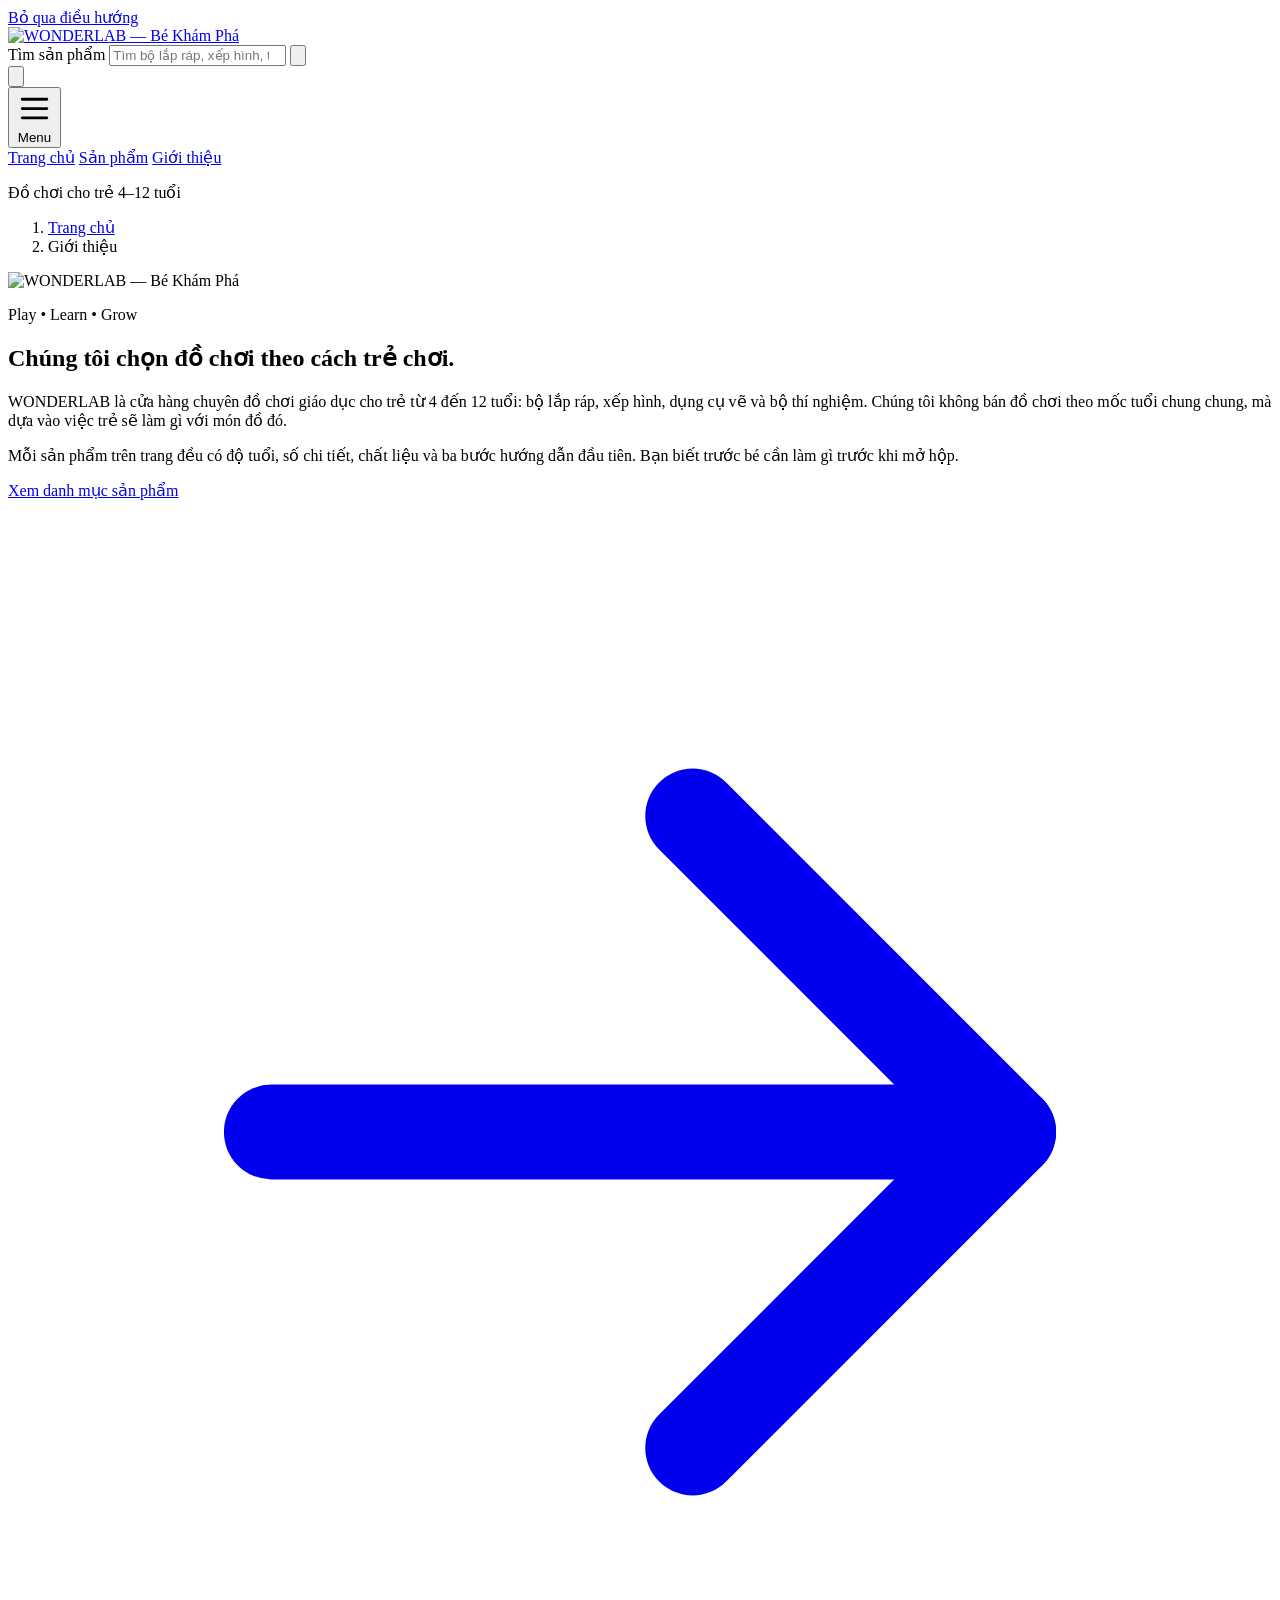
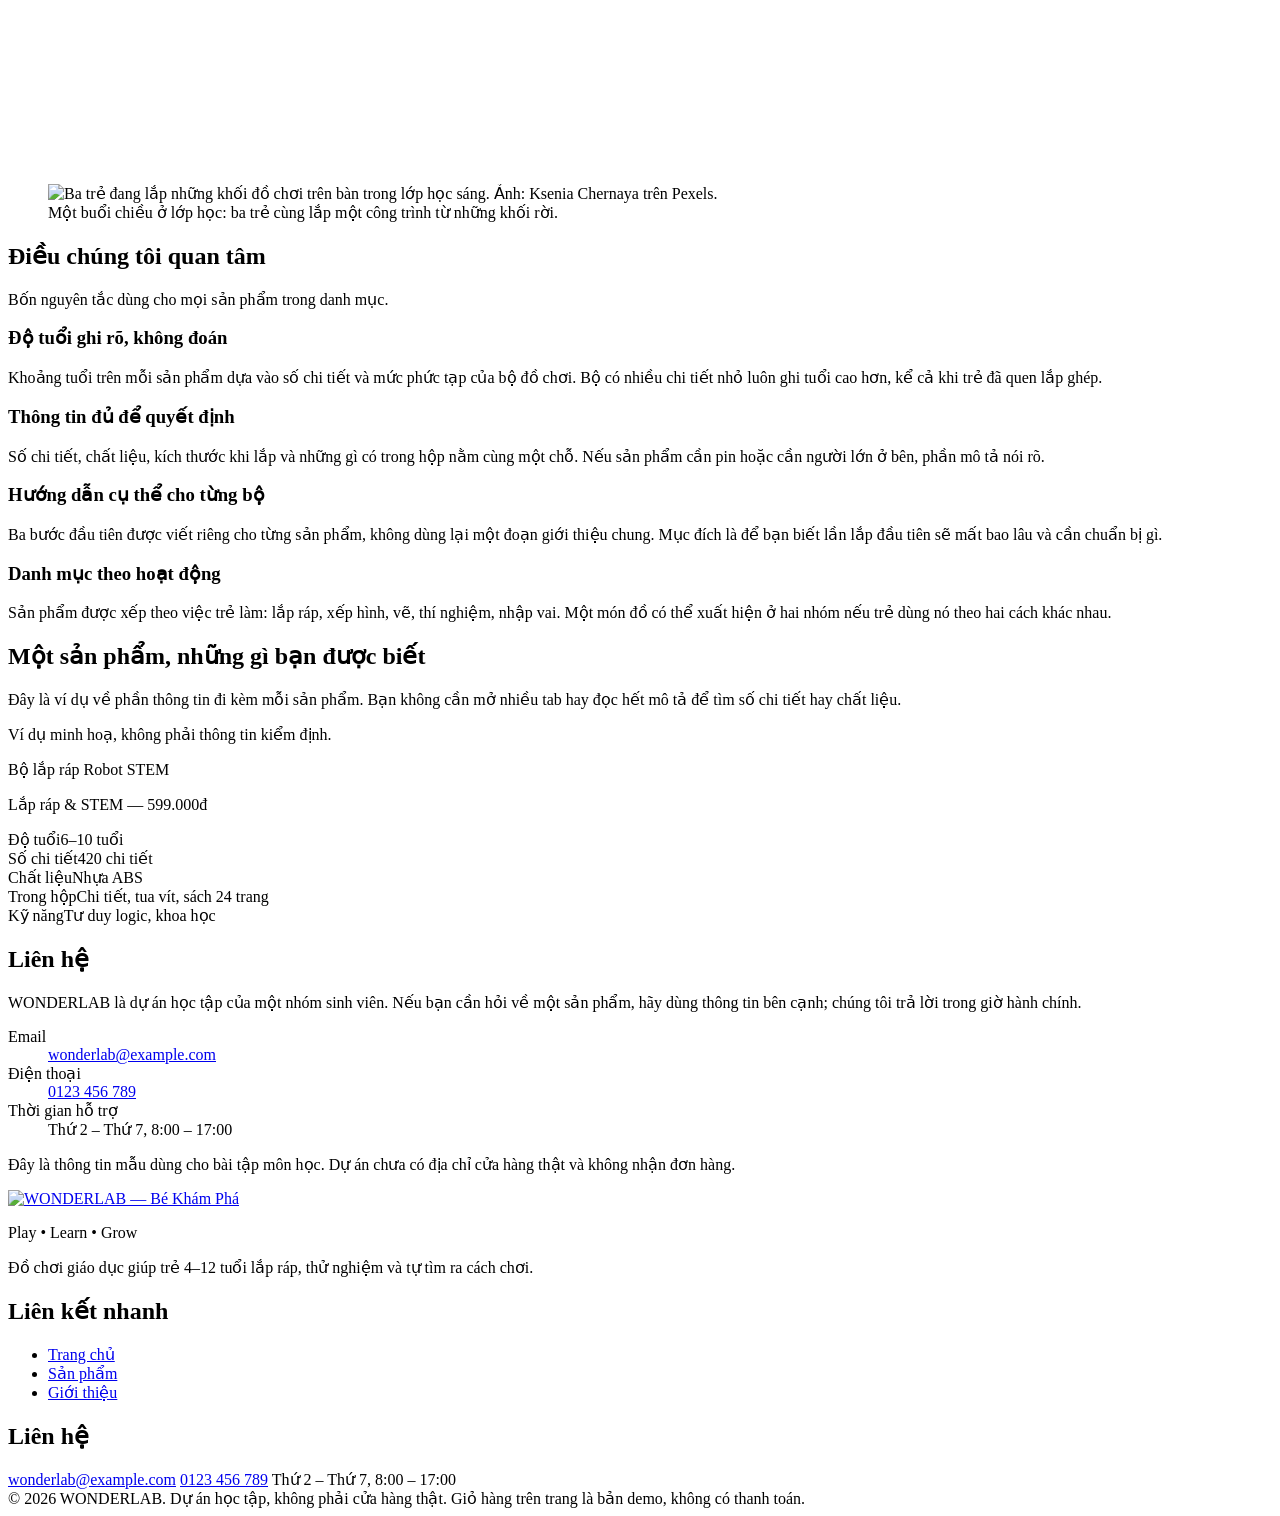
==== about.html @ 3c2745c6 "Add files via upload Những file zip mọi người down về giải nén nha" ====
<!DOCTYPE html>
<html lang="vi">
<head>
  <meta charset="UTF-8">
  <meta name="viewport" content="width=device-width, initial-scale=1">
  <title>Giới thiệu — WONDERLAB</title>
  <meta name="description" content="WONDERLAB chọn đồ chơi giáo dục cho trẻ 4–12 tuổi và ghi rõ độ tuổi, số chi tiết, chất liệu cùng kỹ năng trẻ luyện tập trên từng sản phẩm.">
  <link rel="icon" href="assets/favicon.png" type="image/png">
  <link rel="stylesheet" href="css/style.css">
</head>
<body>
  <a class="skip-link" href="#main">Bỏ qua điều hướng</a>

  <header class="site-head">
    <div class="container site-head__top">
      <a class="brand" href="index.html" aria-label="WONDERLAB — trang chủ">
        <img class="brand__logo" src="assets/img/logo-wonderlab.png" alt="WONDERLAB — Bé Khám Phá" width="560" height="321">
      </a>

      <form class="search" role="search" action="products.html" method="get">
        <label class="sr-only" for="q">Tìm sản phẩm</label>
        <input class="search__input" id="q" name="q" type="search" placeholder="Tìm bộ lắp ráp, xếp hình, thí nghiệm…" autocomplete="off">
        <button class="search__btn" type="submit" aria-label="Tìm sản phẩm">
          <svg class="icon" viewBox="0 0 24 24" fill="none" stroke="currentColor" stroke-width="1.8" stroke-linecap="round" stroke-linejoin="round" aria-hidden="true" focusable="false"><circle cx="11" cy="11" r="7"></circle><path d="m20 20-3.4-3.4"></path></svg>
        </button>
      </form>

      <button class="cart-btn" type="button" data-cart-open aria-label="Mở giỏ hàng">
        <svg class="icon" viewBox="0 0 24 24" fill="none" stroke="currentColor" stroke-width="1.7" stroke-linecap="round" stroke-linejoin="round" aria-hidden="true" focusable="false">
          <circle cx="9" cy="20" r="1.4"></circle><circle cx="18" cy="20" r="1.4"></circle>
          <path d="M2.5 3.5h2.2l2.5 11.6a1.8 1.8 0 0 0 1.8 1.4h8.6a1.8 1.8 0 0 0 1.8-1.4L21 7H6"></path>
        </svg>
        <span class="cart-btn__count" data-cart-count hidden>0</span>
      </button>
    </div>

    <div class="site-head__bar" data-nav-bar>
      <div class="container site-head__nav-row">
        <button class="nav-toggle" type="button" data-nav-toggle aria-expanded="false" aria-controls="site-nav">
          <svg class="icon" viewBox="0 0 24 24" fill="none" stroke="currentColor" stroke-width="1.8" stroke-linecap="round" aria-hidden="true" focusable="false"><path d="M4 6h16M4 12h16M4 18h16"></path></svg>
          <span>Menu</span>
        </button>
        <nav class="site-nav" id="site-nav" aria-label="Điều hướng chính">
          <a class="site-nav__link" href="index.html">Trang chủ</a>
          <a class="site-nav__link" href="products.html">Sản phẩm</a>
          <a class="site-nav__link" href="about.html" aria-current="page">Giới thiệu</a>
        </nav>
        <p class="site-head__note">Đồ chơi cho trẻ 4–12 tuổi</p>
      </div>
    </div>
  </header>

  <main id="main" class="page-main">
    <div class="container">
      <nav class="breadcrumb" aria-label="Breadcrumb">
        <ol>
          <li><a href="index.html">Trang chủ</a></li>
          <li><span aria-current="page">Giới thiệu</span></li>
        </ol>
      </nav>

      <section class="p-about__masthead" aria-labelledby="about-title">
        <div>
          <div class="about__lockup">
            <img class="about__logo" src="assets/img/logo-wonderlab.png" alt="WONDERLAB — Bé Khám Phá" width="560" height="321">
            <p class="brand__tagline">Play • Learn • Grow</p>
          </div>

          <h1 class="about__title">Chúng tôi chọn đồ chơi theo cách trẻ chơi.</h1>
          <p class="about__lead">
            WONDERLAB là cửa hàng chuyên đồ chơi giáo dục cho trẻ từ 4 đến 12 tuổi: bộ lắp ráp, xếp hình, dụng cụ vẽ và bộ thí nghiệm. Chúng tôi không bán đồ chơi theo mốc tuổi chung chung, mà dựa vào việc trẻ sẽ làm gì với món đồ đó.
          </p>
          <p class="about__lead mt-2">
            Mỗi sản phẩm trên trang đều có độ tuổi, số chi tiết, chất liệu và ba bước hướng dẫn đầu tiên. Bạn biết trước bé cần làm gì trước khi mở hộp.
          </p>
          <p class="mt-3">
            <a class="c-link" href="products.html">Xem danh mục sản phẩm
              <svg class="icon" viewBox="0 0 24 24" fill="none" stroke="currentColor" stroke-width="1.8" stroke-linecap="round" stroke-linejoin="round" aria-hidden="true" focusable="false"><path d="M5 12h14"></path><path d="m13 6 6 6-6 6"></path></svg>
            </a>
          </p>
        </div>

        <div class="about__figures">
          <figure class="about__figure">
            <img class="about__img about__img--wide" src="https://images.pexels.com/photos/8535599/pexels-photo-8535599.jpeg?auto=compress&amp;cs=tinysrgb&amp;w=1200" alt="Ba trẻ đang lắp những khối đồ chơi trên bàn trong lớp học sáng. Ảnh: Ksenia Chernaya trên Pexels." width="1200" height="800" loading="lazy">
            <figcaption class="about__caption">Một buổi chiều ở lớp học: ba trẻ cùng lắp một công trình từ những khối rời.</figcaption>
          </figure>
        </div>
      </section>

      <section aria-labelledby="values-title">
        <div class="sec-head">
          <h2 class="sec-head__h" id="values-title">Điều chúng tôi quan tâm</h2>
          <p class="sec-head__note">Bốn nguyên tắc dùng cho mọi sản phẩm trong danh mục.</p>
        </div>

        <div class="values">
          <div class="value">
            <h3 class="value__h">Độ tuổi ghi rõ, không đoán</h3>
            <p class="value__p">Khoảng tuổi trên mỗi sản phẩm dựa vào số chi tiết và mức phức tạp của bộ đồ chơi. Bộ có nhiều chi tiết nhỏ luôn ghi tuổi cao hơn, kể cả khi trẻ đã quen lắp ghép.</p>
          </div>
          <div class="value">
            <h3 class="value__h">Thông tin đủ để quyết định</h3>
            <p class="value__p">Số chi tiết, chất liệu, kích thước khi lắp và những gì có trong hộp nằm cùng một chỗ. Nếu sản phẩm cần pin hoặc cần người lớn ở bên, phần mô tả nói rõ.</p>
          </div>
          <div class="value">
            <h3 class="value__h">Hướng dẫn cụ thể cho từng bộ</h3>
            <p class="value__p">Ba bước đầu tiên được viết riêng cho từng sản phẩm, không dùng lại một đoạn giới thiệu chung. Mục đích là để bạn biết lần lắp đầu tiên sẽ mất bao lâu và cần chuẩn bị gì.</p>
          </div>
          <div class="value">
            <h3 class="value__h">Danh mục theo hoạt động</h3>
            <p class="value__p">Sản phẩm được xếp theo việc trẻ làm: lắp ráp, xếp hình, vẽ, thí nghiệm, nhập vai. Một món đồ có thể xuất hiện ở hai nhóm nếu trẻ dùng nó theo hai cách khác nhau.</p>
          </div>
        </div>
      </section>
    </div>

    <section class="example-band" aria-labelledby="example-title">
        <div class="container example-band__grid">
          <div>
            <h2 class="sec-head__h" id="example-title">Một sản phẩm, những gì bạn được biết</h2>
            <p class="about__lead mt-2">
              Đây là ví dụ về phần thông tin đi kèm mỗi sản phẩm. Bạn không cần mở nhiều tab hay đọc hết mô tả để tìm số chi tiết hay chất liệu.
            </p>
            <p class="t-caption mt-2">Ví dụ minh hoạ, không phải thông tin kiểm định.</p>
          </div>

          <div class="example-card">
            <p class="example-card__title">Bộ lắp ráp Robot STEM</p>
            <p class="t-caption mb-1">Lắp ráp &amp; STEM — 599.000đ</p>
            <div class="example-card__row"><span>Độ tuổi</span><span>6–10 tuổi</span></div>
            <div class="example-card__row"><span>Số chi tiết</span><span>420 chi tiết</span></div>
            <div class="example-card__row"><span>Chất liệu</span><span>Nhựa ABS</span></div>
            <div class="example-card__row"><span>Trong hộp</span><span>Chi tiết, tua vít, sách 24 trang</span></div>
            <div class="example-card__row"><span>Kỹ năng</span><span>Tư duy logic, khoa học</span></div>
          </div>
        </div>
      </section>

    <div class="container">
      <section class="contact-grid" aria-labelledby="contact-title">
        <div>
          <h2 class="sec-head__h" id="contact-title">Liên hệ</h2>
          <p class="hours mt-2">
            WONDERLAB là dự án học tập của một nhóm sinh viên. Nếu bạn cần hỏi về một sản phẩm, hãy dùng thông tin bên cạnh; chúng tôi trả lời trong giờ hành chính.
          </p>
        </div>

        <div>
          <dl class="contact-list">
            <div>
              <dt>Email</dt>
              <dd><a href="mailto:wonderlab@example.com">wonderlab@example.com</a></dd>
            </div>
            <div>
              <dt>Điện thoại</dt>
              <dd><a href="tel:+84123456789">0123 456 789</a></dd>
            </div>
            <div>
              <dt>Thời gian hỗ trợ</dt>
              <dd>Thứ 2 – Thứ 7, 8:00 – 17:00</dd>
            </div>
          </dl>
          <p class="t-caption mt-3 note-narrow">
            Đây là thông tin mẫu dùng cho bài tập môn học. Dự án chưa có địa chỉ cửa hàng thật và không nhận đơn hàng.
          </p>
        </div>
      </section>
    </div>
  </main>

  <footer class="site-foot">
    <div class="container site-foot__grid">
      <div class="site-foot__about">
        <a class="brand brand--light" href="index.html" aria-label="WONDERLAB — trang chủ">
          <span class="brand__plate">
            <img class="brand__logo" src="assets/img/logo-wonderlab.png" alt="WONDERLAB — Bé Khám Phá" width="560" height="321">
          </span>
        </a>
        <p class="brand__tagline">Play • Learn • Grow</p>
        <p>Đồ chơi giáo dục giúp trẻ 4–12 tuổi lắp ráp, thử nghiệm và tự tìm ra cách chơi.</p>
      </div>

      <nav aria-labelledby="foot-links">
        <h2 class="site-foot__title" id="foot-links">Liên kết nhanh</h2>
        <ul class="site-foot__list">
          <li><a href="index.html">Trang chủ</a></li>
          <li><a href="products.html">Sản phẩm</a></li>
          <li><a href="about.html">Giới thiệu</a></li>
        </ul>
      </nav>

      <div>
        <h2 class="site-foot__title">Liên hệ</h2>
        <div class="site-foot__contact">
          <a href="mailto:wonderlab@example.com">wonderlab@example.com</a>
          <a href="tel:+84123456789">0123 456 789</a>
          <span>Thứ 2 – Thứ 7, 8:00 – 17:00</span>
        </div>
      </div>
    </div>
    <div class="container site-foot__rule"></div>
    <div class="container site-foot__bottom">
      <span>© 2026 WONDERLAB. Dự án học tập, không phải cửa hàng thật.</span>
      <span>Giỏ hàng trên trang là bản demo, không có thanh toán.</span>
    </div>
  </footer>

  <div class="cart-drawer" data-cart-drawer hidden role="dialog" aria-modal="true" aria-labelledby="cart-title">
    <button class="cart-drawer__scrim" type="button" data-cart-close aria-label="Đóng giỏ hàng"></button>
    <div class="cart-drawer__panel">
      <div class="cart-drawer__head">
        <h2 class="cart-drawer__title" id="cart-title">Giỏ hàng của bạn</h2>
        <button class="icon-btn" type="button" data-cart-close aria-label="Đóng giỏ hàng">
          <svg class="icon" viewBox="0 0 24 24" fill="none" stroke="currentColor" stroke-width="1.8" stroke-linecap="round" aria-hidden="true" focusable="false"><path d="M18 6 6 18M6 6l12 12"></path></svg>
        </button>
      </div>
      <div class="cart-drawer__items" data-cart-items></div>
      <div class="cart-drawer__foot">
        <div class="cart-drawer__total"><span>Tạm tính</span><strong data-cart-total>0đ</strong></div>
        <a class="c-btn c-btn--ghost c-btn--wide" href="products.html">Tiếp tục xem sản phẩm</a>
        <p class="cart-drawer__note">Đây là giỏ hàng demo của một dự án học tập. Chưa có bước thanh toán hoặc đặt hàng thật.</p>
      </div>
    </div>
  </div>

  <div class="toast" data-toast hidden role="status" aria-live="polite">
    <span data-toast-text>Đã thêm vào giỏ hàng demo.</span>
    <button class="toast__close" type="button" data-toast-close aria-label="Đóng thông báo">
      <svg class="icon" viewBox="0 0 24 24" fill="none" stroke="currentColor" stroke-width="2" stroke-linecap="round" aria-hidden="true" focusable="false"><path d="M18 6 6 18M6 6l12 12"></path></svg>
    </button>
  </div>

  <script src="js/main.js"></script>
</body>
</html>
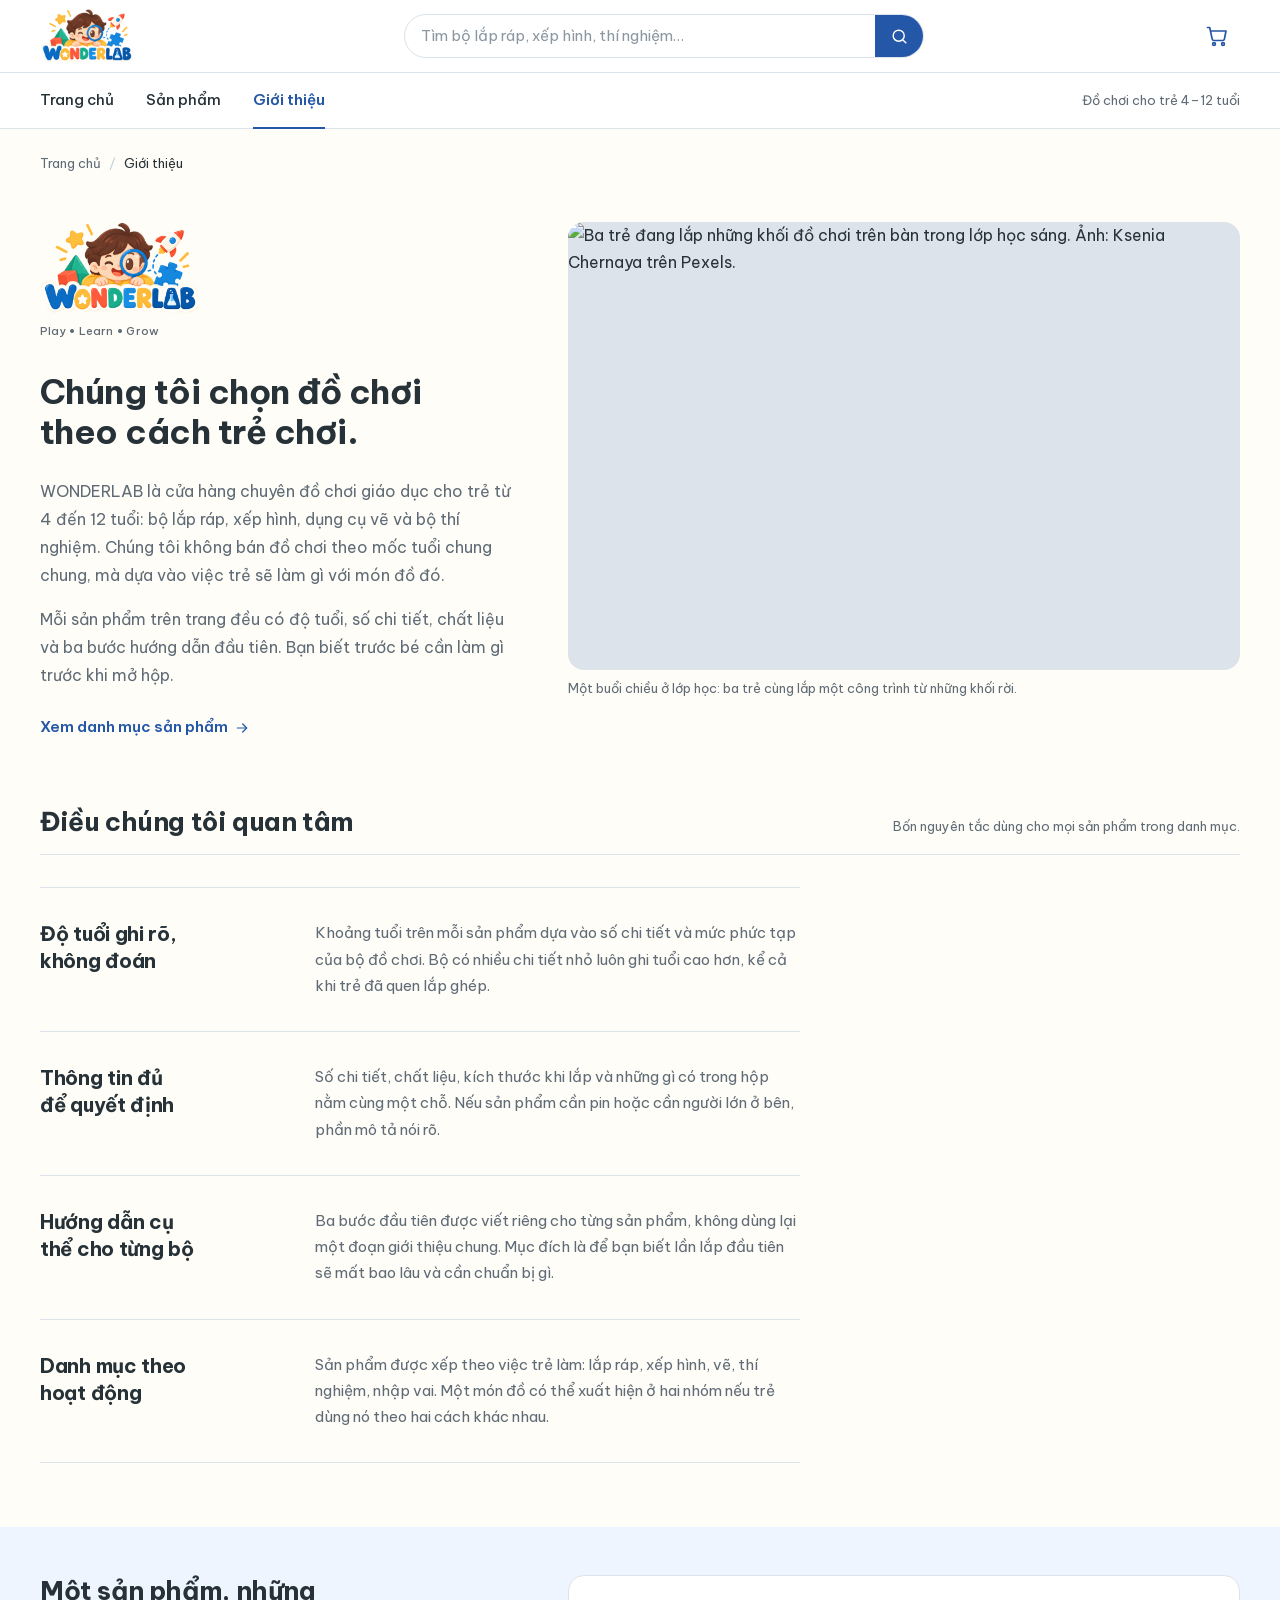
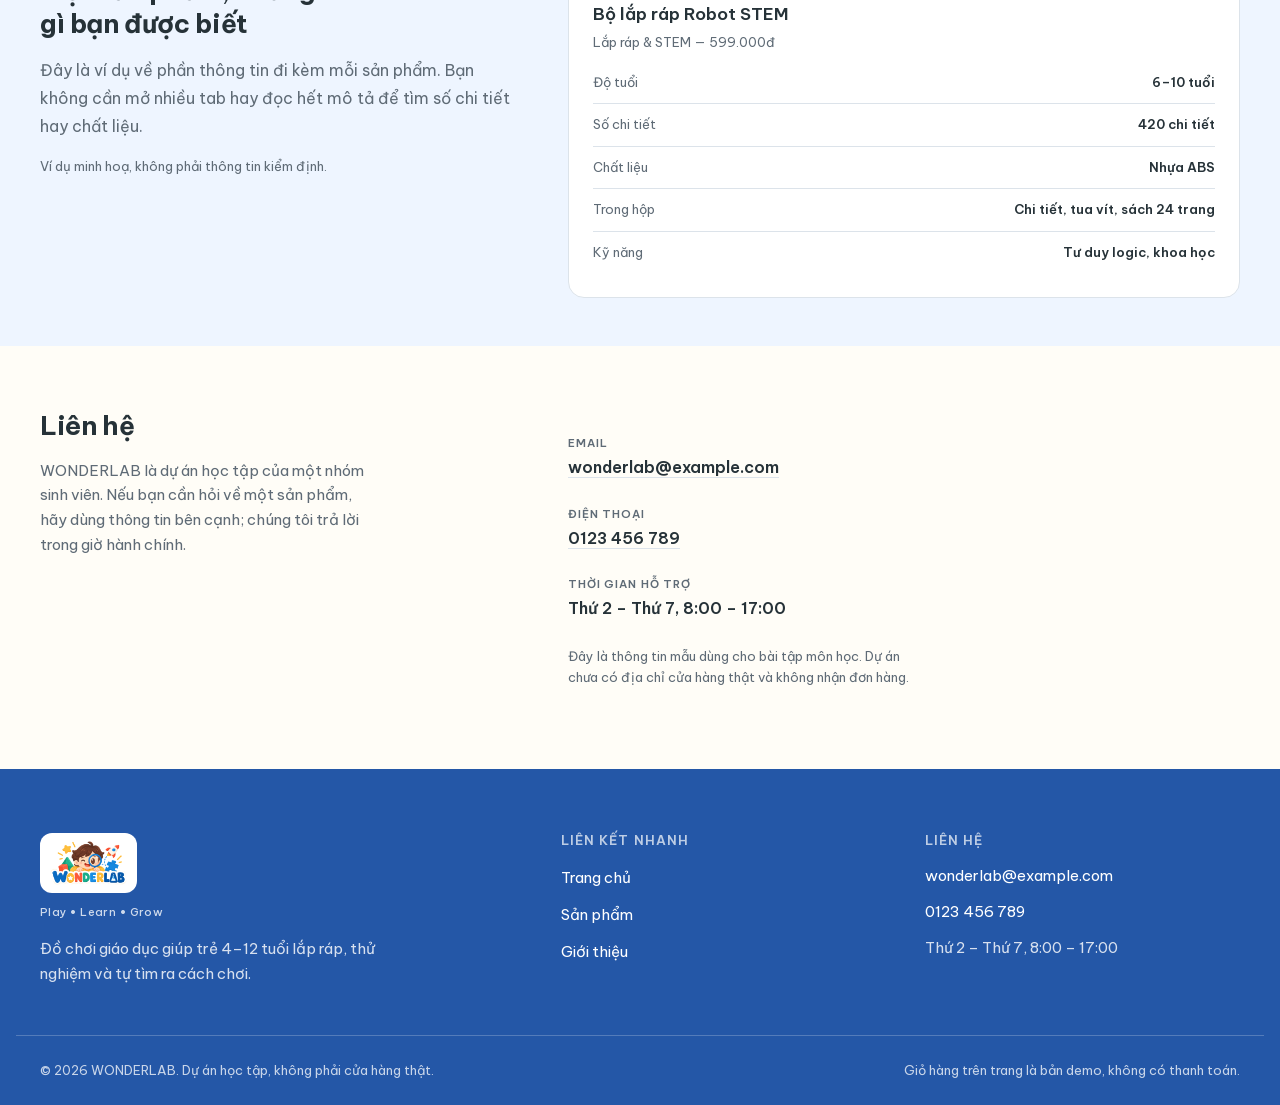
==== commit db935871: "Khải Thi done" ====
--- a/about.html
+++ b/about.html
@@ -5,7 +5,7 @@
   <meta name="viewport" content="width=device-width, initial-scale=1">
   <title>Giới thiệu — WONDERLAB</title>
   <meta name="description" content="WONDERLAB chọn đồ chơi giáo dục cho trẻ 4–12 tuổi và ghi rõ độ tuổi, số chi tiết, chất liệu cùng kỹ năng trẻ luyện tập trên từng sản phẩm.">
-  <link rel="icon" href="assets/favicon.png" type="image/png">
+  <link rel="icon" href="assets/img/favicon.png" type="image/png">
   <link rel="stylesheet" href="css/style.css">
 </head>
 <body>
@@ -14,7 +14,10 @@
   <header class="site-head">
     <div class="container site-head__top">
       <a class="brand" href="index.html" aria-label="WONDERLAB — trang chủ">
-        <img class="brand__logo" src="assets/img/logo-wonderlab.png" alt="WONDERLAB — Bé Khám Phá" width="560" height="321">
+        <video class="brand__logo" autoplay muted loop playsinline poster="assets/img/logo-wonderlab.png" role="img" aria-label="WONDERLAB — Bé Khám Phá">
+              <source src="assets/img/video-logo.mp4" type="video/mp4" />
+              <img src="assets/img/logo-wonderlab.png" alt="WONDERLAB — Bé Khám Phá" />
+            </video>
       </a>
 
       <form class="search" role="search" action="products.html" method="get">
@@ -62,7 +65,7 @@
       <section class="p-about__masthead" aria-labelledby="about-title">
         <div>
           <div class="about__lockup">
-            <img class="about__logo" src="assets/img/logo-wonderlab.png" alt="WONDERLAB — Bé Khám Phá" width="560" height="321">
+            <img class="about__logo" src="assets/img/logo-wonderlab.png" alt="WONDERLAB — Bé Khám Phá" width="560" height="321" />
             <p class="brand__tagline">Play • Learn • Grow</p>
           </div>
 
@@ -174,7 +177,7 @@
       <div class="site-foot__about">
         <a class="brand brand--light" href="index.html" aria-label="WONDERLAB — trang chủ">
           <span class="brand__plate">
-            <img class="brand__logo" src="assets/img/logo-wonderlab.png" alt="WONDERLAB — Bé Khám Phá" width="560" height="321">
+            <img class="brand__logo" src="assets/img/logo-wonderlab.png" alt="WONDERLAB — Bé Khám Phá" width="560" height="321" />
           </span>
         </a>
         <p class="brand__tagline">Play • Learn • Grow</p>
--- a/css/style.css
+++ b/css/style.css
@@ -0,0 +1,3069 @@
+@charset "UTF-8";
+/* ==========================================================================
+   WONDERLAB — shared stylesheet for index / products / product-detail / about
+   --------------------------------------------------------------------------
+   01 tokens            02 reset             03 base type
+   04 layout            05 buttons & links   06 forms
+   07 header            08 footer            09 brand band
+   10 product card      11 breadcrumb        12 section head
+   13 page: home        14 page: catalogue   15 page: detail
+   16 page: about       17 cart drawer       18 utilities
+   19 responsive        20 motion
+   ========================================================================== */
+
+/* 00 fonts — Be Vietnam Pro, self-hosted (latin, latin-ext, vietnamese) ---- */
+@font-face {
+  font-family: "Be Vietnam Pro";
+  font-style: normal;
+  font-weight: 400;
+  font-display: swap;
+  src: url("../assets/fonts/bvp-400-vietnamese.woff2") format("woff2");
+  unicode-range:
+    U+0102-0103, U+0110-0111, U+0128-0129, U+0168-0169, U+01A0-01A1,
+    U+01AF-01B0, U+0300-0301, U+0303-0304, U+0308-0309, U+0323, U+0329,
+    U+1EA0-1EF9, U+20AB;
+}
+@font-face {
+  font-family: "Be Vietnam Pro";
+  font-style: normal;
+  font-weight: 400;
+  font-display: swap;
+  src: url("../assets/fonts/bvp-400-latin.woff2") format("woff2");
+  unicode-range:
+    U+0000-00FF, U+0131, U+0152-0153, U+02BB-02BC, U+02C6, U+02DA, U+02DC,
+    U+0304, U+0308, U+0329, U+2000-206F, U+20AC, U+2122, U+2191, U+2193, U+2212,
+    U+2215, U+FEFF, U+FFFD;
+}
+@font-face {
+  font-family: "Be Vietnam Pro";
+  font-style: normal;
+  font-weight: 500;
+  font-display: swap;
+  src: url("../assets/fonts/bvp-500-vietnamese.woff2") format("woff2");
+  unicode-range:
+    U+0102-0103, U+0110-0111, U+0128-0129, U+0168-0169, U+01A0-01A1,
+    U+01AF-01B0, U+0300-0301, U+0303-0304, U+0308-0309, U+0323, U+0329,
+    U+1EA0-1EF9, U+20AB;
+}
+@font-face {
+  font-family: "Be Vietnam Pro";
+  font-style: normal;
+  font-weight: 500;
+  font-display: swap;
+  src: url("../assets/fonts/bvp-500-latin.woff2") format("woff2");
+  unicode-range:
+    U+0000-00FF, U+0131, U+0152-0153, U+02BB-02BC, U+02C6, U+02DA, U+02DC,
+    U+0304, U+0308, U+0329, U+2000-206F, U+20AC, U+2122, U+2191, U+2193, U+2212,
+    U+2215, U+FEFF, U+FFFD;
+}
+@font-face {
+  font-family: "Be Vietnam Pro";
+  font-style: normal;
+  font-weight: 600;
+  font-display: swap;
+  src: url("../assets/fonts/bvp-600-vietnamese.woff2") format("woff2");
+  unicode-range:
+    U+0102-0103, U+0110-0111, U+0128-0129, U+0168-0169, U+01A0-01A1,
+    U+01AF-01B0, U+0300-0301, U+0303-0304, U+0308-0309, U+0323, U+0329,
+    U+1EA0-1EF9, U+20AB;
+}
+@font-face {
+  font-family: "Be Vietnam Pro";
+  font-style: normal;
+  font-weight: 600;
+  font-display: swap;
+  src: url("../assets/fonts/bvp-600-latin.woff2") format("woff2");
+  unicode-range:
+    U+0000-00FF, U+0131, U+0152-0153, U+02BB-02BC, U+02C6, U+02DA, U+02DC,
+    U+0304, U+0308, U+0329, U+2000-206F, U+20AC, U+2122, U+2191, U+2193, U+2212,
+    U+2215, U+FEFF, U+FFFD;
+}
+@font-face {
+  font-family: "Be Vietnam Pro";
+  font-style: normal;
+  font-weight: 700;
+  font-display: swap;
+  src: url("../assets/fonts/bvp-700-vietnamese.woff2") format("woff2");
+  unicode-range:
+    U+0102-0103, U+0110-0111, U+0128-0129, U+0168-0169, U+01A0-01A1,
+    U+01AF-01B0, U+0300-0301, U+0303-0304, U+0308-0309, U+0323, U+0329,
+    U+1EA0-1EF9, U+20AB;
+}
+@font-face {
+  font-family: "Be Vietnam Pro";
+  font-style: normal;
+  font-weight: 700;
+  font-display: swap;
+  src: url("../assets/fonts/bvp-700-latin.woff2") format("woff2");
+  unicode-range:
+    U+0000-00FF, U+0131, U+0152-0153, U+02BB-02BC, U+02C6, U+02DA, U+02DC,
+    U+0304, U+0308, U+0329, U+2000-206F, U+20AC, U+2122, U+2191, U+2193, U+2212,
+    U+2215, U+FEFF, U+FFFD;
+}
+
+/* 01 tokens ---------------------------------------------------------------- */
+:root {
+  /* brand colour */
+  --c-brand: #2457a7;
+  --c-brand-strong: #1b4382;
+  --c-brand-soft: #eef5ff;
+  --c-accent: #ffc857;
+  --c-accent-strong: #f2b23e;
+  --c-teal: #45b8ac;
+
+  /* surfaces & ink */
+  --c-cream: #fffdf7;
+  --c-surface: #ffffff;
+  --c-ink: #263238;
+  --c-muted: #5f6b76;
+  --c-border: #dce3ea;
+  --c-border-strong: #c4cfda;
+
+  /* type */
+  --font:
+    "Be Vietnam Pro", system-ui, -apple-system, "Segoe UI", Roboto, Arial,
+    sans-serif;
+  --fs-hero: clamp(28px, 4.2vw, 44px);
+  --fs-page: clamp(25px, 3.4vw, 34px);
+  --fs-section: clamp(21px, 2.4vw, 26px);
+  --fs-sub: clamp(17px, 2vw, 20px);
+  --fs-card: 17px;
+  --fs-price: 20px;
+  --fs-body: 16px;
+  --fs-sm: 15px;
+  --fs-xs: 13px;
+  --fs-label: 11px;
+
+  /* space (8px scale) */
+  --s1: 8px;
+  --s2: 16px;
+  --s3: 24px;
+  --s4: 32px;
+  --s5: 48px;
+  --s6: 64px;
+  --s7: 80px;
+
+  /* layout */
+  --container: 1200px;
+  --gutter: 24px;
+  --header-h: 124px;
+
+  /* geometry */
+  --r-card: 16px;
+  --r-control: 10px;
+  --r-plate: 8px;
+
+  /* effects */
+  --shadow-drawer: 0 12px 40px rgba(38, 50, 56, 0.16);
+  --dur: 180ms;
+  --ease: cubic-bezier(0.2, 0.7, 0.2, 1);
+}
+
+/* 02 reset ----------------------------------------------------------------- */
+*,
+*::before,
+*::after {
+  box-sizing: border-box;
+}
+
+html {
+  -webkit-text-size-adjust: 100%;
+  scroll-behavior: smooth;
+}
+
+body,
+h1,
+h2,
+h3,
+h4,
+p,
+figure,
+blockquote,
+ul,
+ol,
+dl,
+dd {
+  margin: 0;
+}
+
+ul,
+ol {
+  padding: 0;
+  list-style: none;
+}
+
+img,
+svg {
+  display: block;
+  max-width: 100%;
+}
+
+button,
+input,
+select,
+textarea {
+  font: inherit;
+  color: inherit;
+}
+
+button {
+  background: none;
+  border: 0;
+  padding: 0;
+  cursor: pointer;
+}
+
+a {
+  color: inherit;
+  text-decoration: none;
+}
+
+/* 03 base type ------------------------------------------------------------- */
+body {
+  background: var(--c-cream);
+  color: var(--c-ink);
+  font-family: var(--font);
+  font-size: var(--fs-body);
+  line-height: 1.65;
+  font-weight: 400;
+  -webkit-font-smoothing: antialiased;
+}
+
+::selection {
+  background: var(--c-accent);
+  color: var(--c-ink);
+}
+
+:focus-visible {
+  outline: 2px solid var(--c-brand);
+  outline-offset: 3px;
+  border-radius: 4px;
+}
+
+.band :focus-visible,
+.site-foot :focus-visible {
+  outline-color: #ffffff;
+}
+
+.sr-only {
+  position: absolute;
+  width: 1px;
+  height: 1px;
+  padding: 0;
+  margin: -1px;
+  overflow: hidden;
+  clip: rect(0 0 0 0);
+  white-space: nowrap;
+  border: 0;
+}
+
+.skip-link {
+  position: absolute;
+  left: var(--s2);
+  top: -100px;
+  z-index: 100;
+  background: var(--c-brand);
+  color: #fff;
+  padding: 12px 20px;
+  border-radius: var(--r-control);
+  font-size: var(--fs-sm);
+  font-weight: 600;
+  transition: top var(--dur) var(--ease);
+}
+
+.skip-link:focus {
+  top: var(--s1);
+}
+
+h1,
+h2,
+h3,
+h4 {
+  font-weight: 700;
+  line-height: 1.2;
+  letter-spacing: -0.015em;
+  color: var(--c-ink);
+  text-wrap: balance;
+}
+
+.t-hero {
+  font-size: var(--fs-hero);
+  line-height: 1.06;
+  letter-spacing: -0.025em;
+  font-weight: 700;
+}
+
+.t-page {
+  font-size: var(--fs-page);
+  line-height: 1.15;
+  letter-spacing: -0.02em;
+}
+
+.t-section {
+  font-size: var(--fs-section);
+  line-height: 1.25;
+  letter-spacing: -0.01em;
+}
+
+.t-lead {
+  font-size: 17px;
+  line-height: 1.6;
+  color: var(--c-muted);
+  max-width: 56ch;
+}
+
+.t-body {
+  font-size: var(--fs-body);
+}
+
+.t-sm {
+  font-size: var(--fs-sm);
+  color: var(--c-muted);
+}
+
+.t-caption {
+  font-size: var(--fs-xs);
+  color: var(--c-muted);
+}
+
+.t-label {
+  font-size: var(--fs-label);
+  font-weight: 600;
+  letter-spacing: 0.08em;
+  text-transform: uppercase;
+  color: var(--c-muted);
+}
+
+.price {
+  font-size: var(--fs-price);
+  font-weight: 700;
+  font-variant-numeric: tabular-nums;
+  letter-spacing: -0.01em;
+  color: var(--c-ink);
+}
+
+/* 04 layout ---------------------------------------------------------------- */
+.container {
+  width: 100%;
+  max-width: calc(var(--container) + var(--gutter) * 2);
+  margin-inline: auto;
+  padding-inline: var(--gutter);
+}
+
+.page {
+  display: block;
+}
+
+main {
+  display: block;
+}
+
+.section {
+  padding-block: var(--s6);
+}
+
+.section--tight {
+  padding-block: var(--s5);
+}
+
+.rule {
+  border: 0;
+  border-top: 1px solid var(--c-border);
+  margin: 0;
+}
+
+/* 05 buttons & links ------------------------------------------------------- */
+.c-btn {
+  display: inline-flex;
+  align-items: center;
+  justify-content: center;
+  gap: var(--s1);
+  min-height: 46px;
+  padding: 0 22px;
+  border: 1px solid transparent;
+  border-radius: var(--r-control);
+  font-size: var(--fs-sm);
+  font-weight: 600;
+  line-height: 1.2;
+  text-align: center;
+  transition:
+    background-color var(--dur) var(--ease),
+    color var(--dur) var(--ease),
+    border-color var(--dur) var(--ease);
+}
+
+.c-btn .icon {
+  width: 18px;
+  height: 18px;
+  flex: none;
+}
+
+.c-btn--primary {
+  background: var(--c-brand);
+  color: #ffffff;
+}
+
+.c-btn--primary:hover {
+  background: var(--c-brand-strong);
+}
+
+.c-btn--accent {
+  background: var(--c-accent);
+  color: var(--c-ink);
+}
+
+.c-btn--accent:hover {
+  background: var(--c-accent-strong);
+}
+
+.c-btn--ghost {
+  background: transparent;
+  border-color: var(--c-brand);
+  color: var(--c-brand);
+}
+
+.c-btn--ghost:hover {
+  background: var(--c-brand-soft);
+}
+
+.c-btn--wide {
+  width: 100%;
+}
+
+.c-btn[disabled],
+.c-btn[aria-disabled="true"] {
+  opacity: 0.45;
+  pointer-events: none;
+}
+
+.c-link {
+  display: inline-flex;
+  align-items: center;
+  gap: 6px;
+  font-size: var(--fs-sm);
+  font-weight: 600;
+  color: var(--c-brand);
+  border-bottom: 1px solid transparent;
+  padding-bottom: 1px;
+  transition:
+    border-color var(--dur) var(--ease),
+    color var(--dur) var(--ease);
+}
+
+.c-link:hover {
+  border-bottom-color: var(--c-brand);
+}
+
+.c-link .icon {
+  width: 16px;
+  height: 16px;
+  transition: transform var(--dur) var(--ease);
+}
+
+.c-link:hover .icon {
+  transform: translateX(3px);
+}
+
+.c-link--muted {
+  color: var(--c-muted);
+  font-weight: 500;
+}
+
+.c-link--onblue {
+  color: var(--c-accent);
+}
+
+.c-link--onblue:hover {
+  border-bottom-color: var(--c-accent);
+}
+
+/* 06 forms ----------------------------------------------------------------- */
+.field {
+  display: flex;
+  flex-direction: column;
+  gap: 6px;
+}
+
+.field__label {
+  font-size: var(--fs-xs);
+  font-weight: 600;
+  color: var(--c-ink);
+}
+
+.input,
+.select {
+  min-height: 44px;
+  width: 100%;
+  background: var(--c-surface);
+  border: 1px solid var(--c-border);
+  border-radius: var(--r-control);
+  padding: 0 14px;
+  font-size: var(--fs-sm);
+  color: var(--c-ink);
+  transition: border-color var(--dur) var(--ease);
+}
+
+.input:hover,
+.select:hover {
+  border-color: var(--c-border-strong);
+}
+
+.input::placeholder {
+  color: #8b97a1;
+}
+
+.select {
+  appearance: none;
+  background-image: url("data:image/svg+xml,%3Csvg xmlns='http://www.w3.org/2000/svg' viewBox='0 0 24 24' fill='none' stroke='%235F6B76' stroke-width='2' stroke-linecap='round' stroke-linejoin='round'%3E%3Cpath d='m6 9 6 6 6-6'/%3E%3C/svg%3E");
+  background-repeat: no-repeat;
+  background-position: right 12px center;
+  background-size: 16px;
+  padding-right: 40px;
+}
+
+/* 07 header ---------------------------------------------------------------- */
+.site-head {
+  position: sticky;
+  top: 0;
+  z-index: 40;
+  background: var(--c-surface);
+  border-bottom: 1px solid var(--c-border);
+}
+
+.site-head__top {
+  display: grid;
+  grid-template-columns: auto minmax(0, 1fr) auto;
+  align-items: center;
+  gap: var(--s3);
+  min-height: 72px;
+}
+
+.brand {
+  display: inline-flex;
+  align-items: center;
+  gap: 10px;
+  color: var(--c-brand);
+}
+
+.brand__logo {
+  display: block;
+  width: auto;
+  height: 54px;
+  max-width: 100%;
+}
+
+/* the logo is multi-colour, so it sits on a light plate over the blue footer */
+.brand__plate {
+  display: inline-flex;
+  padding: 8px 10px;
+  background: #ffffff;
+  border-radius: 12px;
+}
+
+.brand__plate .brand__logo {
+  height: 44px;
+}
+
+.brand__tagline {
+  display: block;
+  margin-top: 6px;
+  font-size: 11px;
+  font-weight: 500;
+  letter-spacing: 0.02em;
+  line-height: 1.4;
+  color: var(--c-muted);
+}
+
+.site-foot .brand__tagline {
+  margin-top: 12px;
+  font-size: 11px;
+  letter-spacing: 0.04em;
+  color: rgba(255, 255, 255, 0.78);
+  max-width: none;
+  line-height: 1.4;
+}
+
+.brand--light {
+  color: #ffffff;
+}
+
+.search {
+  display: flex;
+  align-items: stretch;
+  width: 100%;
+  max-width: 520px;
+  justify-self: center;
+  height: 44px;
+  background: var(--c-surface);
+  border: 1px solid var(--c-border);
+  border-radius: 999px;
+  overflow: hidden;
+  transition: border-color var(--dur) var(--ease);
+}
+
+.search:focus-within {
+  border-color: var(--c-brand);
+  outline: 2px solid rgba(36, 87, 167, 0.18);
+  outline-offset: 0;
+}
+
+.search__input {
+  flex: 1;
+  min-width: 0;
+  border: 0;
+  background: transparent;
+  padding: 0 16px;
+  font-size: var(--fs-sm);
+  color: var(--c-ink);
+}
+
+.search__input::placeholder {
+  color: #8b97a1;
+}
+
+.search__input:focus {
+  outline: none;
+}
+
+.search__btn {
+  display: inline-flex;
+  align-items: center;
+  justify-content: center;
+  width: 48px;
+  flex: none;
+  background: var(--c-brand);
+  color: #ffffff;
+  transition: background-color var(--dur) var(--ease);
+}
+
+.search__btn:hover {
+  background: var(--c-brand-strong);
+}
+
+.search__btn .icon {
+  width: 19px;
+  height: 19px;
+}
+
+.cart-btn {
+  position: relative;
+  display: inline-flex;
+  align-items: center;
+  justify-content: center;
+  width: 46px;
+  height: 46px;
+  border-radius: var(--r-control);
+  color: var(--c-brand);
+  transition: background-color var(--dur) var(--ease);
+}
+
+.cart-btn:hover {
+  background: var(--c-brand-soft);
+}
+
+.cart-btn .icon {
+  width: 24px;
+  height: 24px;
+}
+
+.cart-btn__count {
+  position: absolute;
+  top: 4px;
+  right: 2px;
+  min-width: 18px;
+  height: 18px;
+  padding: 0 5px;
+  border-radius: 999px;
+  background: var(--c-accent);
+  color: var(--c-ink);
+  font-size: 11px;
+  font-weight: 700;
+  line-height: 18px;
+  text-align: center;
+  font-variant-numeric: tabular-nums;
+}
+
+.cart-btn__count[hidden] {
+  display: none;
+}
+
+.site-head__bar {
+  border-top: 1px solid var(--c-border);
+}
+
+.site-head__nav-row {
+  display: flex;
+  align-items: center;
+  justify-content: space-between;
+  gap: var(--s3);
+  min-height: 52px;
+}
+
+.site-nav {
+  display: flex;
+  align-items: center;
+  gap: var(--s4);
+}
+
+.site-nav__link {
+  position: relative;
+  display: inline-block;
+  padding: 15px 0;
+  font-size: var(--fs-sm);
+  font-weight: 500;
+  color: var(--c-ink);
+  transition: color var(--dur) var(--ease);
+}
+
+.site-nav__link:hover {
+  color: var(--c-brand);
+}
+
+.site-nav__link::after {
+  content: "";
+  position: absolute;
+  left: 0;
+  right: 0;
+  bottom: -1px;
+  height: 2px;
+  background: var(--c-brand);
+  transform: scaleX(0);
+  transform-origin: left;
+  transition: transform var(--dur) var(--ease);
+}
+
+.site-nav__link:hover::after {
+  transform: scaleX(1);
+}
+
+.site-nav__link[aria-current="page"] {
+  color: var(--c-brand);
+  font-weight: 600;
+}
+
+.site-nav__link[aria-current="page"]::after {
+  transform: scaleX(1);
+}
+
+.site-head__note {
+  font-size: var(--fs-xs);
+  color: var(--c-muted);
+}
+
+.nav-toggle {
+  display: none;
+  align-items: center;
+  gap: var(--s1);
+  min-height: 44px;
+  padding: 0 12px;
+  border: 1px solid var(--c-border);
+  border-radius: var(--r-control);
+  font-size: var(--fs-sm);
+  font-weight: 600;
+  color: var(--c-ink);
+}
+
+.nav-toggle .icon {
+  width: 18px;
+  height: 18px;
+}
+
+/* 08 footer ---------------------------------------------------------------- */
+.site-foot {
+  margin-top: var(--s7);
+  background: var(--c-brand);
+  color: #ffffff;
+  padding-top: var(--s6);
+}
+
+.site-foot__grid {
+  display: grid;
+  grid-template-columns: minmax(0, 1.5fr) minmax(0, 1fr) minmax(0, 1fr);
+  gap: var(--s5);
+  padding-bottom: var(--s5);
+}
+
+.site-foot__about p {
+  margin-top: var(--s2);
+  font-size: var(--fs-sm);
+  line-height: 1.7;
+  color: rgba(255, 255, 255, 0.82);
+  max-width: 34ch;
+}
+
+.site-foot__title {
+  font-size: var(--fs-xs);
+  font-weight: 600;
+  letter-spacing: 0.08em;
+  text-transform: uppercase;
+  color: rgba(255, 255, 255, 0.7);
+  margin-bottom: var(--s2);
+}
+
+.site-foot__list {
+  display: flex;
+  flex-direction: column;
+  gap: 10px;
+}
+
+.site-foot__list a,
+.site-foot__contact a {
+  font-size: var(--fs-sm);
+  color: #ffffff;
+  border-bottom: 1px solid transparent;
+  transition:
+    color var(--dur) var(--ease),
+    border-color var(--dur) var(--ease);
+}
+
+.site-foot__list a:hover,
+.site-foot__contact a:hover {
+  color: var(--c-accent);
+  border-bottom-color: var(--c-accent);
+}
+
+.site-foot__contact {
+  display: flex;
+  flex-direction: column;
+  gap: 10px;
+  font-size: var(--fs-sm);
+  color: rgba(255, 255, 255, 0.82);
+}
+
+.site-foot__contact strong {
+  display: block;
+  font-weight: 600;
+  color: #ffffff;
+}
+
+.site-foot__rule {
+  border-top: 1px solid rgba(255, 255, 255, 0.22);
+}
+
+.site-foot__bottom {
+  display: flex;
+  flex-wrap: wrap;
+  align-items: center;
+  justify-content: space-between;
+  gap: var(--s1);
+  padding-block: var(--s3);
+  font-size: var(--fs-xs);
+  color: rgba(255, 255, 255, 0.75);
+}
+
+/* 09 brand band ------------------------------------------------------------ */
+.band {
+  background: var(--c-brand);
+  color: #ffffff;
+}
+
+.band__inner {
+  display: grid;
+  grid-template-columns: minmax(0, 5fr) minmax(0, 7fr);
+  gap: var(--s5);
+  padding-block: var(--s5);
+  align-items: start;
+}
+
+.band__title {
+  font-size: var(--fs-section);
+  color: #ffffff;
+  max-width: 24ch;
+}
+
+.band__note {
+  margin-top: 12px;
+  max-width: 34ch;
+  font-size: var(--fs-sm);
+  line-height: 1.7;
+  color: rgba(255, 255, 255, 0.8);
+}
+
+.band__facts {
+  display: grid;
+  grid-template-columns: repeat(3, minmax(0, 1fr));
+  gap: var(--s3);
+  margin-bottom: var(--s3);
+}
+
+.band__fact {
+  padding-left: var(--s2);
+  border-left: 1px solid rgba(255, 255, 255, 0.28);
+}
+
+.band__fact dt {
+  font-size: var(--fs-label);
+  font-weight: 600;
+  letter-spacing: 0.08em;
+  text-transform: uppercase;
+  color: rgba(255, 255, 255, 0.66);
+  margin-bottom: 4px;
+}
+
+.band__fact dd {
+  font-size: var(--fs-sm);
+  line-height: 1.55;
+  color: #ffffff;
+}
+
+/* 10 product card ---------------------------------------------------------- */
+.p-card {
+  display: flex;
+  flex-direction: column;
+  height: 100%;
+  background: var(--c-surface);
+  border: 1px solid var(--c-border);
+  border-radius: var(--r-card);
+  overflow: hidden;
+  transition: border-color var(--dur) var(--ease);
+}
+
+.grid-products > li,
+.grid-catalogue > li {
+  display: flex;
+}
+
+.p-card:hover {
+  border-color: var(--c-border-strong);
+}
+
+.p-card__media {
+  display: block;
+  background: var(--c-cream);
+  aspect-ratio: 1 / 1;
+  overflow: hidden;
+}
+
+.p-card__media img {
+  width: 100%;
+  height: 100%;
+  object-fit: cover;
+  transition: transform 400ms var(--ease);
+}
+
+.p-card:hover .p-card__media img {
+  transform: scale(1.03);
+}
+
+.p-card__body {
+  display: flex;
+  flex-direction: column;
+  gap: 6px;
+  padding: var(--s2);
+  flex: 1;
+}
+
+.p-card__age {
+  display: inline-flex;
+  align-items: center;
+  gap: 7px;
+  font-size: var(--fs-xs);
+  font-weight: 500;
+  color: var(--c-ink);
+  font-variant-numeric: tabular-nums;
+}
+
+.p-card__age::before {
+  content: "";
+  width: 8px;
+  height: 8px;
+  flex: none;
+  background: var(--c-teal);
+}
+
+.p-card__title {
+  font-size: var(--fs-card);
+  font-weight: 600;
+  line-height: 1.35;
+  letter-spacing: -0.01em;
+}
+
+.p-card__title a {
+  display: -webkit-box;
+  -webkit-line-clamp: 2;
+  -webkit-box-orient: vertical;
+  overflow: hidden;
+}
+
+.p-card__title a:hover {
+  color: var(--c-brand);
+}
+
+.p-card__act {
+  font-size: 14px;
+  line-height: 1.55;
+  color: var(--c-muted);
+  display: -webkit-box;
+  -webkit-line-clamp: 2;
+  -webkit-box-orient: vertical;
+  overflow: hidden;
+}
+
+.p-card__foot {
+  display: flex;
+  flex-direction: column;
+  align-items: flex-start;
+  gap: 6px;
+  width: 100%;
+  margin-top: auto;
+  padding-top: 12px;
+  border-top: 1px solid var(--c-border);
+}
+
+.p-card__foot .price {
+  font-size: var(--fs-card);
+  font-weight: 700;
+}
+
+.p-card__link {
+  display: inline-flex;
+  align-items: center;
+  gap: 5px;
+  font-size: var(--fs-xs);
+  font-weight: 600;
+  color: var(--c-brand);
+}
+
+.p-card__link .icon {
+  width: 15px;
+  height: 15px;
+  transition: transform var(--dur) var(--ease);
+}
+
+.p-card__link:hover .icon,
+.p-card:hover .p-card__link .icon {
+  transform: translateX(3px);
+}
+
+/* 11 breadcrumb ------------------------------------------------------------ */
+.breadcrumb {
+  padding-block: var(--s3) 0;
+  font-size: var(--fs-xs);
+  color: var(--c-muted);
+}
+
+.breadcrumb ol {
+  display: flex;
+  flex-wrap: wrap;
+  align-items: center;
+  gap: 8px;
+}
+
+.breadcrumb li {
+  display: inline-flex;
+  align-items: center;
+  gap: 8px;
+}
+
+.breadcrumb li + li::before {
+  content: "/";
+  color: var(--c-border-strong);
+}
+
+.breadcrumb a:hover {
+  color: var(--c-brand);
+  text-decoration: underline;
+  text-underline-offset: 3px;
+}
+
+.breadcrumb [aria-current="page"] {
+  color: var(--c-ink);
+}
+
+/* 12 section head ---------------------------------------------------------- */
+.sec-head {
+  display: flex;
+  flex-wrap: wrap;
+  align-items: baseline;
+  justify-content: space-between;
+  gap: var(--s2);
+  padding-bottom: var(--s2);
+  border-bottom: 1px solid var(--c-border);
+  margin-bottom: var(--s4);
+}
+
+.sec-head__h {
+  font-size: var(--fs-section);
+  line-height: 1.25;
+}
+
+.sec-head__note {
+  font-size: var(--fs-xs);
+  color: var(--c-muted);
+  max-width: 44ch;
+}
+
+/* 13 page: home ------------------------------------------------------------ */
+.p-home__hero {
+  display: grid;
+  grid-template-columns: minmax(0, 7fr) minmax(0, 5fr);
+  gap: var(--s5);
+  align-items: stretch;
+  padding-block: var(--s5) var(--s6);
+}
+
+.p-home__hero > div:first-child {
+  display: flex;
+  flex-direction: column;
+  align-items: flex-start;
+  height: 100%;
+}
+
+.hero__title {
+  font-size: var(--fs-hero);
+  line-height: 1.06;
+  letter-spacing: -0.025em;
+  font-weight: 700;
+  max-width: 17ch;
+}
+
+.hero__lead {
+  margin-top: var(--s3);
+  font-size: var(--fs-body);
+  line-height: 1.7;
+  color: var(--c-muted);
+  max-width: 46ch;
+}
+
+.hero__actions {
+  margin-top: var(--s4);
+  display: flex;
+  flex-wrap: wrap;
+  align-items: center;
+  gap: var(--s3);
+}
+
+.hero__ages {
+  display: flex;
+  flex-wrap: wrap;
+  align-items: center;
+  gap: 0;
+  width: 100%;
+  margin-top: auto;
+  padding-top: var(--s2);
+  border-top: 1px solid var(--c-border);
+}
+
+.hero__ages-label {
+  font-size: var(--fs-xs);
+  color: var(--c-muted);
+  margin-right: var(--s2);
+}
+
+.hero__age {
+  display: inline-block;
+  padding: 4px 14px;
+  font-size: var(--fs-sm);
+  font-weight: 600;
+  color: var(--c-ink);
+  border-left: 1px solid var(--c-border);
+  transition:
+    color var(--dur) var(--ease),
+    background-color var(--dur) var(--ease);
+}
+
+.hero__age:hover {
+  color: var(--c-brand);
+  background: var(--c-brand-soft);
+}
+
+.hero__figure {
+  margin: 0;
+}
+
+.hero__img {
+  width: 100%;
+  height: auto;
+  aspect-ratio: 4 / 3;
+  object-fit: cover;
+  border-radius: var(--r-card);
+  background: var(--c-border);
+}
+
+.hero__caption {
+  margin-top: 10px;
+  font-size: var(--fs-xs);
+  color: var(--c-muted);
+}
+
+.hero__caption a {
+  color: var(--c-brand);
+  font-weight: 600;
+  border-bottom: 1px solid var(--c-border);
+}
+
+.hero__caption a:hover {
+  border-bottom-color: var(--c-brand);
+}
+
+.hero-slider {
+  position: relative;
+  min-width: 0;
+  overflow: hidden;
+}
+
+.hero-slider__track {
+  display: flex;
+  transition: transform 0.6s ease;
+}
+
+.hero-slider__track > .hero__figure {
+  flex: 0 0 100%;
+  min-width: 0;
+}
+
+/* Vùng mũi tên có cùng tỉ lệ với ảnh */
+.hero-slider__arrows {
+  position: absolute;
+  top: 0;
+  left: 0;
+  width: 100%;
+  aspect-ratio: 4 / 3;
+  display: flex;
+  align-items: center;
+  justify-content: space-between;
+  padding: 0 12px;
+  box-sizing: border-box;
+  pointer-events: none;
+}
+
+.hero-slider__arrow {
+  display: grid;
+  place-items: center;
+  width: 40px;
+  height: 40px;
+  padding: 0;
+  border: none;
+  border-radius: 50%;
+  background: rgba(255, 255, 255, 0.85);
+  color: #cf1033;
+  font-size: 20px;
+  cursor: pointer;
+  pointer-events: auto;
+}
+
+.hero-slider__arrow:hover {
+  background: #ffffff;
+}
+
+/* Các chấm bên dưới */
+.hero-slider__dots {
+  display: flex;
+  justify-content: center;
+  gap: 14px;
+  padding: 16px 0;
+}
+
+.hero-slider__dot {
+  width: 14px;
+  height: 14px;
+  padding: 0;
+  border: none;
+  border-radius: 50%;
+  background: #cccccc;
+  cursor: pointer;
+}
+
+.hero-slider__dot.is-active {
+  background: #cf1033;
+}
+
+@media (prefers-reduced-motion: reduce) {
+  .hero-slider__track {
+    transition: none;
+  }
+}
+
+.cat-list {
+  display: grid;
+  grid-template-columns: repeat(5, minmax(0, 1fr));
+  gap: 0;
+}
+
+.cat-list__item + .cat-list__item {
+  border-left: 1px solid var(--c-border);
+}
+
+.cat-list__link {
+  display: flex;
+  flex-direction: column;
+  gap: 6px;
+  height: 100%;
+  padding: var(--s2);
+  border-radius: var(--r-plate);
+  transition: background-color var(--dur) var(--ease);
+}
+
+.cat-list__link:hover {
+  background: var(--c-surface);
+}
+
+.cat-list__img {
+  width: 100%;
+  height: auto;
+  aspect-ratio: 4 / 3;
+  object-fit: cover;
+  border-radius: 6px;
+  background: var(--c-cream);
+  margin-bottom: 6px;
+}
+
+.cat-list__name {
+  font-size: var(--fs-sm);
+  font-weight: 600;
+  color: var(--c-ink);
+  line-height: 1.35;
+}
+
+.cat-list__n {
+  font-size: var(--fs-xs);
+  color: var(--c-muted);
+  font-variant-numeric: tabular-nums;
+}
+
+.grid-products {
+  display: grid;
+  grid-template-columns: repeat(4, minmax(0, 1fr));
+  gap: var(--s3);
+}
+
+.quickpick {
+  display: grid;
+  grid-template-columns: minmax(0, 1fr) minmax(0, 1fr);
+  gap: var(--s5);
+  padding-block: var(--s5);
+  border-top: 1px solid var(--c-border);
+  border-bottom: 1px solid var(--c-border);
+}
+
+.quickpick__title {
+  font-size: var(--fs-sub);
+  margin-bottom: var(--s2);
+}
+
+.quickpick__links {
+  display: flex;
+  flex-wrap: wrap;
+  gap: var(--s1) var(--s3);
+}
+
+.quickpick__links a {
+  font-size: var(--fs-sm);
+  color: var(--c-muted);
+  border-bottom: 1px solid var(--c-border);
+  padding-bottom: 2px;
+  transition:
+    color var(--dur) var(--ease),
+    border-color var(--dur) var(--ease);
+}
+
+.quickpick__links a:hover {
+  color: var(--c-brand);
+  border-bottom-color: var(--c-brand);
+}
+
+/* 14 page: catalogue ------------------------------------------------------- */
+.p-catalogue__head {
+  padding-block: var(--s4) var(--s5);
+}
+
+.p-catalogue__title {
+  font-size: var(--fs-page);
+}
+
+.p-catalogue__lead {
+  margin-top: var(--s1);
+  font-size: var(--fs-sm);
+  color: var(--c-muted);
+  font-variant-numeric: tabular-nums;
+}
+
+.catalogue {
+  display: grid;
+  grid-template-columns: 264px minmax(0, 1fr);
+  gap: var(--s4);
+  align-items: start;
+}
+
+.filters {
+  position: sticky;
+  top: calc(var(--header-h) + var(--s3));
+  display: flex;
+  flex-direction: column;
+  gap: var(--s3);
+}
+
+.filters__head {
+  display: flex;
+  align-items: baseline;
+  justify-content: space-between;
+  gap: var(--s1);
+  padding-bottom: 10px;
+  border-bottom: 1px solid var(--c-border);
+}
+
+.filters__title {
+  font-size: var(--fs-body);
+  font-weight: 600;
+}
+
+.filters__reset {
+  font-size: var(--fs-xs);
+  color: var(--c-muted);
+  border-bottom: 1px solid var(--c-border);
+}
+
+.filters__reset:hover {
+  color: var(--c-brand);
+  border-bottom-color: var(--c-brand);
+}
+
+.filters__reset[hidden] {
+  display: none;
+}
+
+.f-group {
+  border: 0;
+  padding: 0;
+  margin: 0;
+  display: flex;
+  flex-direction: column;
+  gap: 2px;
+}
+
+.f-group__legend {
+  padding: 0 0 10px;
+  font-size: var(--fs-sm);
+  font-weight: 600;
+  color: var(--c-ink);
+}
+
+.f-check {
+  display: grid;
+  grid-template-columns: 18px minmax(0, 1fr) auto;
+  align-items: center;
+  gap: 10px;
+  padding: 7px 0;
+  font-size: var(--fs-sm);
+  color: var(--c-ink);
+  cursor: pointer;
+  border-radius: 6px;
+}
+
+.f-check input {
+  appearance: none;
+  width: 18px;
+  height: 18px;
+  margin: 0;
+  border: 1px solid var(--c-border-strong);
+  border-radius: 3px;
+  background: var(--c-surface);
+  display: grid;
+  place-content: center;
+  cursor: pointer;
+  transition:
+    background-color var(--dur) var(--ease),
+    border-color var(--dur) var(--ease);
+}
+
+.f-check input::after {
+  content: "";
+  width: 10px;
+  height: 6px;
+  border-left: 2px solid #ffffff;
+  border-bottom: 2px solid #ffffff;
+  transform: rotate(-45deg) scale(0);
+  transition: transform var(--dur) var(--ease);
+  margin-top: -2px;
+}
+
+.f-check input:checked {
+  background: var(--c-brand);
+  border-color: var(--c-brand);
+}
+
+.f-check input:checked::after {
+  transform: rotate(-45deg) scale(1);
+}
+
+.f-check input:focus-visible {
+  outline: 2px solid var(--c-brand);
+  outline-offset: 2px;
+}
+
+.f-check:hover span:first-of-type {
+  color: var(--c-brand);
+}
+
+.f-check__n {
+  font-size: var(--fs-xs);
+  color: var(--c-muted);
+  font-variant-numeric: tabular-nums;
+}
+
+.f-check input:disabled + span {
+  color: var(--c-border-strong);
+}
+
+.toolbar {
+  display: flex;
+  flex-wrap: wrap;
+  align-items: center;
+  justify-content: space-between;
+  gap: var(--s2);
+  padding-bottom: var(--s2);
+  border-bottom: 1px solid var(--c-border);
+  margin-bottom: var(--s3);
+}
+
+.toolbar__count {
+  font-size: var(--fs-sm);
+  color: var(--c-muted);
+  font-variant-numeric: tabular-nums;
+}
+
+.toolbar__sort {
+  display: flex;
+  align-items: center;
+  gap: 10px;
+  font-size: var(--fs-xs);
+  color: var(--c-muted);
+}
+
+.toolbar__sort .select {
+  width: auto;
+  min-width: 190px;
+  min-height: 40px;
+}
+
+.active-filters {
+  display: flex;
+  flex-wrap: wrap;
+  align-items: center;
+  gap: var(--s1) var(--s2);
+  margin-bottom: var(--s3);
+}
+
+.active-filters[hidden] {
+  display: none;
+}
+
+.chip {
+  display: inline-flex;
+  align-items: center;
+  gap: 6px;
+  font-size: var(--fs-xs);
+  color: var(--c-ink);
+  border-bottom: 1px solid var(--c-border-strong);
+  padding-bottom: 2px;
+}
+
+.chip:hover {
+  color: var(--c-brand);
+  border-bottom-color: var(--c-brand);
+}
+
+.chip .icon {
+  width: 12px;
+  height: 12px;
+}
+
+.grid-catalogue {
+  display: grid;
+  grid-template-columns: repeat(4, minmax(0, 1fr));
+  gap: var(--s3);
+}
+
+.empty-state {
+  padding: var(--s6) var(--s3);
+  text-align: center;
+  border: 1px dashed var(--c-border-strong);
+  border-radius: var(--r-card);
+}
+
+.empty-state p {
+  color: var(--c-muted);
+  margin-bottom: var(--s2);
+}
+
+.filters-backdrop {
+  display: none;
+}
+
+/* 15 page: detail ---------------------------------------------------------- */
+.p-detail__main {
+  display: grid;
+  grid-template-columns: minmax(0, 7fr) minmax(0, 5fr);
+  gap: var(--s5);
+  padding-block: var(--s4) var(--s5);
+  align-items: start;
+}
+
+.gallery__main {
+  background: var(--c-cream);
+  border: 1px solid var(--c-border);
+  border-radius: var(--r-card);
+  overflow: hidden;
+  aspect-ratio: 4 / 3;
+}
+
+.gallery__main img {
+  width: 100%;
+  height: 100%;
+  object-fit: contain;
+}
+
+.gallery__thumbs {
+  display: grid;
+  grid-template-columns: repeat(4, minmax(0, 1fr));
+  gap: 12px;
+  margin-top: 12px;
+}
+
+.gallery__thumb {
+  border: 1px solid var(--c-border);
+  border-radius: var(--r-plate);
+  overflow: hidden;
+  background: var(--c-cream);
+  aspect-ratio: 1 / 1;
+  padding: 0;
+  transition: border-color var(--dur) var(--ease);
+}
+
+.gallery__thumb img {
+  width: 100%;
+  height: 100%;
+  object-fit: cover;
+}
+
+.gallery__thumb:hover {
+  border-color: var(--c-border-strong);
+}
+
+.gallery__thumb[aria-pressed="true"] {
+  border-color: var(--c-brand);
+  box-shadow: inset 0 0 0 1px var(--c-brand);
+}
+
+.buy {
+  display: flex;
+  flex-direction: column;
+  gap: var(--s2);
+}
+
+.buy__title {
+  font-size: clamp(24px, 2.8vw, 32px);
+  line-height: 1.15;
+}
+
+.buy__meta {
+  display: flex;
+  flex-wrap: wrap;
+  align-items: center;
+  gap: var(--s2);
+  font-size: var(--fs-xs);
+  color: var(--c-muted);
+}
+
+.buy__meta-age {
+  display: inline-flex;
+  align-items: center;
+  gap: 7px;
+  color: var(--c-ink);
+  font-weight: 500;
+}
+
+.buy__meta-age::before {
+  content: "";
+  width: 8px;
+  height: 8px;
+  background: var(--c-teal);
+}
+
+.buy__price {
+  font-size: clamp(26px, 3vw, 32px);
+  font-weight: 700;
+  font-variant-numeric: tabular-nums;
+  letter-spacing: -0.02em;
+  padding-block: var(--s1);
+  border-top: 1px solid var(--c-border);
+  border-bottom: 1px solid var(--c-border);
+}
+
+.buy__desc {
+  font-size: var(--fs-sm);
+  line-height: 1.7;
+  color: var(--c-muted);
+}
+
+.buy__form {
+  display: flex;
+  flex-direction: column;
+  gap: var(--s2);
+  margin-top: var(--s1);
+}
+
+.qty {
+  display: inline-flex;
+  align-items: center;
+  height: 44px;
+  border: 1px solid var(--c-border);
+  border-radius: var(--r-control);
+  overflow: hidden;
+  width: fit-content;
+  background: var(--c-surface);
+}
+
+.qty__btn {
+  width: 42px;
+  height: 100%;
+  display: grid;
+  place-content: center;
+  color: var(--c-ink);
+  transition: background-color var(--dur) var(--ease);
+}
+
+.qty__btn:hover {
+  background: var(--c-brand-soft);
+}
+
+.qty__btn .icon {
+  width: 16px;
+  height: 16px;
+}
+
+.qty__input {
+  width: 46px;
+  height: 100%;
+  border: 0;
+  border-inline: 1px solid var(--c-border);
+  text-align: center;
+  font-size: var(--fs-sm);
+  font-weight: 600;
+  font-variant-numeric: tabular-nums;
+  background: transparent;
+}
+
+.qty__input:focus {
+  outline: none;
+  background: var(--c-brand-soft);
+}
+
+.buy__actions {
+  display: grid;
+  grid-template-columns: minmax(0, 1.35fr) minmax(0, 1fr);
+  gap: 12px;
+}
+
+.buy__actions .c-btn {
+  width: 100%;
+}
+
+.buy__note {
+  font-size: var(--fs-xs);
+  color: var(--c-muted);
+  margin-top: var(--s1);
+}
+
+.attr-strip {
+  display: grid;
+  grid-template-columns: repeat(4, minmax(0, 1fr));
+  gap: var(--s3);
+  padding-block: var(--s3);
+  border-top: 1px solid var(--c-border);
+  border-bottom: 1px solid var(--c-border);
+}
+
+.attr {
+  padding-left: var(--s2);
+  border-left: 1px solid var(--c-border);
+}
+
+.attr:first-child {
+  padding-left: 0;
+  border-left: 0;
+}
+
+.attr__key {
+  font-size: var(--fs-label);
+  font-weight: 600;
+  letter-spacing: 0.08em;
+  text-transform: uppercase;
+  color: var(--c-muted);
+  margin-bottom: 4px;
+}
+
+.attr__val {
+  font-size: var(--fs-sm);
+  font-weight: 600;
+  color: var(--c-ink);
+}
+
+.detail-body {
+  display: grid;
+  grid-template-columns: minmax(0, 8fr) minmax(0, 4fr);
+  gap: var(--s5);
+  padding-block: var(--s5);
+  align-items: start;
+}
+
+.tabs__list {
+  display: flex;
+  flex-wrap: wrap;
+  gap: var(--s4);
+  border-bottom: 1px solid var(--c-border);
+}
+
+.tabs__tab {
+  position: relative;
+  padding: 14px 0;
+  font-size: var(--fs-sm);
+  font-weight: 600;
+  color: var(--c-muted);
+  transition: color var(--dur) var(--ease);
+}
+
+.tabs__tab:hover {
+  color: var(--c-brand);
+}
+
+.tabs__tab[aria-selected="true"] {
+  color: var(--c-brand);
+}
+
+.tabs__tab::after {
+  content: "";
+  position: absolute;
+  left: 0;
+  right: 0;
+  bottom: -1px;
+  height: 2px;
+  background: var(--c-brand);
+  transform: scaleX(0);
+  transform-origin: left;
+  transition: transform var(--dur) var(--ease);
+}
+
+.tabs__tab[aria-selected="true"]::after {
+  transform: scaleX(1);
+}
+
+.tabs__panel {
+  padding-top: var(--s3);
+  font-size: var(--fs-sm);
+  line-height: 1.75;
+  color: var(--c-muted);
+  max-width: 68ch;
+}
+
+.tabs__panel[hidden] {
+  display: none;
+}
+
+.tabs__panel p + p {
+  margin-top: var(--s2);
+}
+
+.spec-table {
+  width: 100%;
+  border-collapse: collapse;
+  font-size: var(--fs-sm);
+}
+
+.spec-table th,
+.spec-table td {
+  text-align: left;
+  padding: 12px 0;
+  border-bottom: 1px solid var(--c-border);
+  vertical-align: top;
+}
+
+.spec-table th {
+  width: 40%;
+  font-weight: 500;
+  color: var(--c-muted);
+}
+
+.spec-table td {
+  font-weight: 600;
+  color: var(--c-ink);
+}
+
+.spec-list {
+  display: flex;
+  flex-direction: column;
+  gap: 10px;
+}
+
+.spec-list li {
+  position: relative;
+  padding-left: 20px;
+}
+
+.spec-list li::before {
+  content: "";
+  position: absolute;
+  left: 0;
+  top: 10px;
+  width: 7px;
+  height: 7px;
+  background: var(--c-teal);
+}
+
+.related {
+  border-top: 1px solid var(--c-border);
+  padding-top: var(--s3);
+}
+
+.related__title {
+  font-size: var(--fs-body);
+  font-weight: 600;
+  margin-bottom: var(--s2);
+}
+
+.related__list {
+  display: flex;
+  flex-direction: column;
+}
+
+.related__item {
+  display: grid;
+  grid-template-columns: 72px minmax(0, 1fr);
+  gap: 12px;
+  align-items: center;
+  padding-block: 12px;
+  border-bottom: 1px solid var(--c-border);
+}
+
+.related__item:first-child {
+  border-top: 1px solid var(--c-border);
+}
+
+.related__img {
+  width: 72px;
+  height: 72px;
+  object-fit: cover;
+  border-radius: 6px;
+  background: var(--c-cream);
+}
+
+.related__item > span > span {
+  display: block;
+}
+
+.related__name {
+  font-size: var(--fs-sm);
+  font-weight: 600;
+  line-height: 1.4;
+}
+
+.related__price {
+  font-size: var(--fs-xs);
+  font-weight: 600;
+  color: var(--c-ink);
+  font-variant-numeric: tabular-nums;
+  margin-top: 2px;
+}
+
+.related__meta {
+  font-size: var(--fs-xs);
+  color: var(--c-muted);
+  margin-top: 2px;
+}
+
+.related__item:hover .related__name {
+  color: var(--c-brand);
+}
+
+/* 16 page: about ----------------------------------------------------------- */
+.p-about__masthead {
+  display: grid;
+  grid-template-columns: minmax(0, 5fr) minmax(0, 7fr);
+  gap: var(--s5);
+  align-items: start;
+  padding-block: var(--s5) var(--s6);
+}
+
+.about__lockup {
+  margin-bottom: var(--s4);
+}
+
+.about__logo {
+  display: block;
+  width: auto;
+  height: 92px;
+  max-width: 100%;
+}
+
+.about__lockup .brand__tagline {
+  margin-top: 10px;
+}
+
+.about__title {
+  font-size: var(--fs-page);
+  max-width: 18ch;
+}
+
+.about__lead {
+  margin-top: var(--s3);
+  font-size: var(--fs-body);
+  line-height: 1.75;
+  color: var(--c-muted);
+  max-width: 46ch;
+}
+
+.about__figures {
+  display: grid;
+  gap: var(--s2);
+}
+
+.about__figure {
+  margin: 0;
+}
+
+.about__img {
+  width: 100%;
+  height: auto;
+  border-radius: var(--r-card);
+  object-fit: cover;
+  background: var(--c-border);
+}
+
+.about__img--wide {
+  aspect-ratio: 3 / 2;
+}
+
+.about__caption {
+  margin-top: 8px;
+  font-size: var(--fs-xs);
+  color: var(--c-muted);
+}
+
+.values {
+  display: flex;
+  flex-direction: column;
+  max-width: 760px;
+}
+
+.value {
+  display: grid;
+  grid-template-columns: minmax(0, 4fr) minmax(0, 8fr);
+  gap: var(--s4);
+  padding-block: var(--s4);
+  border-top: 1px solid var(--c-border);
+}
+
+.value:last-child {
+  border-bottom: 1px solid var(--c-border);
+}
+
+.value__h {
+  font-size: var(--fs-sub);
+  line-height: 1.35;
+}
+
+.value__p {
+  font-size: var(--fs-sm);
+  line-height: 1.75;
+  color: var(--c-muted);
+}
+
+.example-band {
+  background: var(--c-brand-soft);
+  padding-block: var(--s5);
+  margin-block: var(--s6) 0;
+}
+
+.example-band__grid {
+  display: grid;
+  grid-template-columns: minmax(0, 5fr) minmax(0, 7fr);
+  gap: var(--s5);
+  align-items: start;
+}
+
+.example-card {
+  background: var(--c-surface);
+  border: 1px solid var(--c-border);
+  border-radius: var(--r-card);
+  padding: var(--s3);
+}
+
+.example-card__title {
+  font-size: var(--fs-card);
+  font-weight: 600;
+  margin-bottom: 4px;
+}
+
+.example-card__row {
+  display: flex;
+  justify-content: space-between;
+  gap: var(--s2);
+  padding-block: 10px;
+  border-bottom: 1px solid var(--c-border);
+  font-size: var(--fs-xs);
+}
+
+.example-card__row:last-child {
+  border-bottom: 0;
+}
+
+.example-card__row span:first-child {
+  color: var(--c-muted);
+}
+
+.example-card__row span:last-child {
+  font-weight: 600;
+  color: var(--c-ink);
+  text-align: right;
+}
+
+.contact-grid {
+  display: grid;
+  grid-template-columns: minmax(0, 5fr) minmax(0, 7fr);
+  gap: var(--s5);
+  padding-block: var(--s6) 0;
+  align-items: start;
+}
+
+.contact-list {
+  display: flex;
+  flex-direction: column;
+  gap: var(--s3);
+  margin-top: var(--s3);
+}
+
+.contact-list dt {
+  font-size: var(--fs-label);
+  font-weight: 600;
+  letter-spacing: 0.08em;
+  text-transform: uppercase;
+  color: var(--c-muted);
+  margin-bottom: 2px;
+}
+
+.contact-list dd {
+  font-size: var(--fs-body);
+  font-weight: 600;
+  color: var(--c-ink);
+}
+
+.contact-list dd a {
+  border-bottom: 1px solid var(--c-border);
+  transition:
+    border-color var(--dur) var(--ease),
+    color var(--dur) var(--ease);
+}
+
+.contact-list dd a:hover {
+  color: var(--c-brand);
+  border-bottom-color: var(--c-brand);
+}
+
+.hours {
+  font-size: var(--fs-sm);
+  color: var(--c-muted);
+  max-width: 34ch;
+}
+
+/* 17 cart drawer & toast --------------------------------------------------- */
+.cart-drawer {
+  position: fixed;
+  inset: 0;
+  z-index: 60;
+  display: grid;
+  justify-items: end;
+}
+
+.cart-drawer[hidden] {
+  display: none;
+}
+
+.cart-drawer__scrim {
+  position: absolute;
+  inset: 0;
+  background: rgba(38, 50, 56, 0.42);
+  border: 0;
+  cursor: pointer;
+  animation: fade-in var(--dur) var(--ease);
+}
+
+.cart-drawer__panel {
+  position: relative;
+  width: min(420px, 100%);
+  height: 100%;
+  background: var(--c-surface);
+  box-shadow: var(--shadow-drawer);
+  display: flex;
+  flex-direction: column;
+  animation: slide-in 240ms var(--ease);
+}
+
+.cart-drawer__head {
+  display: flex;
+  align-items: center;
+  justify-content: space-between;
+  gap: var(--s2);
+  padding: var(--s2) var(--s3);
+  background: var(--c-brand-soft);
+  border-bottom: 1px solid var(--c-border);
+}
+
+.cart-drawer__title {
+  font-size: var(--fs-body);
+  font-weight: 600;
+}
+
+.cart-drawer__items {
+  flex: 1;
+  overflow-y: auto;
+  padding: var(--s2) var(--s3);
+  display: flex;
+  flex-direction: column;
+  gap: var(--s2);
+}
+
+.cart-item {
+  display: grid;
+  grid-template-columns: 64px minmax(0, 1fr);
+  gap: 12px;
+  padding-bottom: var(--s2);
+  border-bottom: 1px solid var(--c-border);
+}
+
+.cart-item__img {
+  width: 64px;
+  height: 64px;
+  object-fit: cover;
+  border-radius: 6px;
+  background: var(--c-cream);
+}
+
+.cart-item__name {
+  font-size: var(--fs-xs);
+  font-weight: 600;
+  line-height: 1.4;
+}
+
+.cart-item__price {
+  font-size: var(--fs-xs);
+  color: var(--c-muted);
+  font-variant-numeric: tabular-nums;
+  margin-top: 2px;
+}
+
+.cart-item__row {
+  display: flex;
+  align-items: center;
+  justify-content: space-between;
+  gap: var(--s1);
+  margin-top: 8px;
+}
+
+.cart-item__qty {
+  display: inline-flex;
+  align-items: center;
+  border: 1px solid var(--c-border);
+  border-radius: 6px;
+  overflow: hidden;
+  height: 30px;
+}
+
+.cart-item__qty button {
+  width: 28px;
+  height: 100%;
+  display: grid;
+  place-content: center;
+  color: var(--c-ink);
+}
+
+.cart-item__qty button:hover {
+  background: var(--c-brand-soft);
+}
+
+.cart-item__qty span {
+  min-width: 28px;
+  text-align: center;
+  font-size: var(--fs-xs);
+  font-weight: 600;
+  font-variant-numeric: tabular-nums;
+}
+
+.cart-item__remove {
+  font-size: var(--fs-xs);
+  color: var(--c-muted);
+  border-bottom: 1px solid var(--c-border);
+}
+
+.cart-item__remove:hover {
+  color: #b3261e;
+  border-bottom-color: #b3261e;
+}
+
+.cart-drawer__empty {
+  color: var(--c-muted);
+  font-size: var(--fs-sm);
+  padding-block: var(--s4);
+  text-align: center;
+}
+
+.cart-drawer__foot {
+  padding: var(--s2) var(--s3) var(--s3);
+  border-top: 1px solid var(--c-border);
+  background: var(--c-surface);
+}
+
+.cart-drawer__total {
+  display: flex;
+  align-items: baseline;
+  justify-content: space-between;
+  margin-bottom: var(--s2);
+  font-size: var(--fs-sm);
+}
+
+.cart-drawer__total strong {
+  font-size: var(--fs-price);
+  font-variant-numeric: tabular-nums;
+}
+
+.cart-drawer__note {
+  margin-top: 10px;
+  font-size: 12px;
+  line-height: 1.5;
+  color: var(--c-muted);
+}
+
+.icon-btn {
+  display: inline-grid;
+  place-content: center;
+  width: 40px;
+  height: 40px;
+  border-radius: var(--r-control);
+  color: var(--c-ink);
+  transition: background-color var(--dur) var(--ease);
+}
+
+.icon-btn:hover {
+  background: rgba(38, 50, 56, 0.06);
+}
+
+.icon-btn .icon {
+  width: 20px;
+  height: 20px;
+}
+
+.toast {
+  position: fixed;
+  left: var(--s3);
+  bottom: var(--s3);
+  z-index: 70;
+  display: flex;
+  align-items: center;
+  gap: 12px;
+  max-width: 360px;
+  padding: 12px 16px;
+  background: var(--c-ink);
+  color: #ffffff;
+  border-radius: var(--r-plate);
+  font-size: var(--fs-xs);
+  line-height: 1.5;
+  box-shadow: var(--shadow-drawer);
+  animation: toast-in 240ms var(--ease);
+}
+
+.toast[hidden] {
+  display: none;
+}
+
+.toast__close {
+  color: rgba(255, 255, 255, 0.7);
+  display: grid;
+  place-content: center;
+  width: 24px;
+  height: 24px;
+  flex: none;
+}
+
+.toast__close:hover {
+  color: #ffffff;
+}
+
+.toast__close .icon {
+  width: 14px;
+  height: 14px;
+}
+
+/* 18 utilities ------------------------------------------------------------- */
+.icon {
+  display: inline-block;
+  vertical-align: middle;
+  flex: none;
+}
+
+.row-between {
+  display: flex;
+  align-items: baseline;
+  justify-content: space-between;
+  gap: var(--s2);
+}
+
+.stack > * + * {
+  margin-top: var(--s2);
+}
+
+.mt-1 {
+  margin-top: var(--s1);
+}
+
+.mt-2 {
+  margin-top: var(--s2);
+}
+
+.mt-3 {
+  margin-top: var(--s3);
+}
+
+.mb-1 {
+  margin-bottom: var(--s1);
+}
+
+.note-narrow {
+  max-width: 40ch;
+}
+
+[hidden] {
+  display: none !important;
+}
+
+/* 19 responsive ------------------------------------------------------------ */
+@media (max-width: 1199px) {
+  :root {
+    --gutter: 24px;
+    --header-h: 124px;
+  }
+
+  .grid-products,
+  .grid-catalogue {
+    grid-template-columns: repeat(3, minmax(0, 1fr));
+  }
+
+  .catalogue {
+    grid-template-columns: 236px minmax(0, 1fr);
+    gap: var(--s3);
+  }
+
+  .cat-list {
+    grid-template-columns: repeat(5, minmax(0, 1fr));
+  }
+}
+
+@media (max-width: 1023px) {
+  :root {
+    --gutter: 20px;
+    --header-h: 132px;
+  }
+
+  .p-home__hero {
+    grid-template-columns: minmax(0, 1fr);
+    gap: var(--s4);
+    padding-block: var(--s4) var(--s5);
+  }
+
+  .hero__img {
+    aspect-ratio: 16 / 10;
+  }
+
+  .p-detail__main,
+  .detail-body,
+  .p-about__masthead,
+  .contact-grid,
+  .example-band__grid {
+    grid-template-columns: minmax(0, 1fr);
+  }
+
+  .detail-body,
+  .contact-grid {
+    gap: var(--s4);
+  }
+
+  .band__inner {
+    grid-template-columns: minmax(0, 1fr);
+    gap: var(--s4);
+  }
+
+  .site-foot__grid {
+    grid-template-columns: minmax(0, 1fr) minmax(0, 1fr);
+    gap: var(--s4);
+  }
+
+  .site-foot__about {
+    grid-column: 1 / -1;
+  }
+
+  .quickpick {
+    grid-template-columns: minmax(0, 1fr);
+    gap: var(--s4);
+  }
+
+  .cat-list {
+    grid-template-columns: repeat(3, minmax(0, 1fr));
+    row-gap: var(--s2);
+  }
+
+  .cat-list__item:nth-child(4) {
+    border-left: 0;
+  }
+
+  .catalogue {
+    grid-template-columns: minmax(0, 1fr);
+  }
+
+  .filters {
+    position: fixed;
+    z-index: 65;
+    inset: 0 auto 0 0;
+    width: min(360px, 88vw);
+    background: var(--c-surface);
+    padding: var(--s3);
+    overflow-y: auto;
+    transform: translateX(-102%);
+    transition: transform 240ms var(--ease);
+    box-shadow: var(--shadow-drawer);
+    top: 0;
+  }
+
+  .filters.is-open {
+    transform: translateX(0);
+  }
+
+  .filters-backdrop {
+    display: block;
+    position: fixed;
+    inset: 0;
+    z-index: 64;
+    background: rgba(38, 50, 56, 0.42);
+    border: 0;
+  }
+
+  .filters-backdrop[hidden] {
+    display: none;
+  }
+
+  .filters-toggle {
+    display: inline-flex;
+  }
+
+  .grid-catalogue {
+    grid-template-columns: repeat(2, minmax(0, 1fr));
+  }
+
+  .attr-strip {
+    grid-template-columns: repeat(2, minmax(0, 1fr));
+    row-gap: var(--s3);
+  }
+
+  .attr:nth-child(3) {
+    padding-left: 0;
+    border-left: 0;
+  }
+
+  .site-head__nav-row {
+    flex-wrap: wrap;
+  }
+
+  .value {
+    grid-template-columns: minmax(0, 1fr);
+    gap: var(--s1);
+    padding-block: var(--s3);
+  }
+
+  .band__facts {
+    grid-template-columns: minmax(0, 1fr);
+    gap: var(--s2);
+  }
+}
+
+@media (max-width: 767px) {
+  :root {
+    --header-h: 128px;
+    --gutter: 16px;
+  }
+
+  .section {
+    padding-block: var(--s5);
+  }
+
+  .site-foot {
+    margin-top: var(--s6);
+  }
+
+  .site-head__top {
+    grid-template-columns: minmax(0, 1fr) auto;
+    row-gap: 12px;
+    padding-block: 10px;
+  }
+
+  .brand__logo {
+    height: 42px;
+  }
+
+  .brand__plate .brand__logo {
+    height: 38px;
+  }
+
+  .search {
+    grid-column: 1 / -1;
+    grid-row: 2;
+    max-width: none;
+    order: 3;
+    height: 42px;
+  }
+
+  .cart-btn {
+    justify-self: end;
+  }
+
+  /* navigation collapses into a toggle on phones only */
+  .nav-toggle {
+    display: inline-flex;
+  }
+
+  .site-head__note {
+    display: none;
+  }
+
+  .site-head__bar .site-nav {
+    display: none;
+  }
+
+  .site-head__bar.is-open .site-head__nav-row {
+    flex-wrap: wrap;
+  }
+
+  .site-head__bar.is-open .site-nav {
+    display: flex;
+    flex-direction: column;
+    align-items: stretch;
+    gap: 0;
+    flex-basis: 100%;
+    width: 100%;
+    padding-block: var(--s1) var(--s2);
+  }
+
+  .site-head__bar.is-open .site-nav__link {
+    padding: 12px 0;
+    border-bottom: 1px solid var(--c-border);
+  }
+
+  .site-head__bar.is-open .site-nav__link::after {
+    display: none;
+  }
+
+  .grid-products,
+  .grid-catalogue {
+    grid-template-columns: repeat(2, minmax(0, 1fr));
+    gap: 12px;
+  }
+
+  .p-card__body {
+    padding: 12px;
+    gap: 4px;
+  }
+
+  .p-card__title {
+    font-size: 15px;
+  }
+
+  .p-card__act {
+    display: none;
+  }
+
+  .p-card__foot {
+    padding-top: 8px;
+  }
+
+  .p-card__link {
+    font-size: 12px;
+  }
+
+  .price {
+    font-size: 17px;
+  }
+
+  .cat-list {
+    grid-template-columns: repeat(2, minmax(0, 1fr));
+  }
+
+  .cat-list__item {
+    border-left: 0 !important;
+    border-top: 1px solid var(--c-border);
+  }
+
+  .cat-list__item:nth-child(odd) {
+    padding-left: 0;
+  }
+
+  .cat-list__link {
+    padding: 12px 0;
+  }
+
+  .cat-list__item:nth-child(2n) .cat-list__link {
+    padding-left: 12px;
+  }
+
+  .hero__title {
+    max-width: none;
+  }
+
+  .hero__ages {
+    flex-wrap: wrap;
+  }
+
+  .hero__ages-label {
+    width: 100%;
+    margin-bottom: 6px;
+  }
+
+  .hero__age {
+    padding: 6px 12px;
+  }
+
+  .hero__age:first-of-type {
+    border-left: 0;
+    padding-left: 0;
+  }
+
+  .site-foot__grid {
+    grid-template-columns: minmax(0, 1fr);
+    gap: var(--s4);
+  }
+
+  .gallery__thumbs {
+    grid-template-columns: repeat(4, minmax(0, 1fr));
+    gap: 8px;
+  }
+
+  .buy__form .c-btn {
+    width: 100%;
+  }
+
+  .detail-body {
+    padding-block: var(--s4);
+  }
+
+  .toast {
+    left: var(--s2);
+    right: var(--s2);
+    bottom: var(--s2);
+    max-width: none;
+  }
+
+  .about__logo {
+    height: 72px;
+  }
+
+  .value {
+    gap: 6px;
+  }
+}
+
+@media (max-width: 380px) {
+  .grid-products,
+  .grid-catalogue {
+    grid-template-columns: minmax(0, 1fr);
+  }
+}
+
+/* 11b mobile filter controls (shown under 1024px) */
+.filter-bar {
+  display: none;
+  align-items: center;
+  justify-content: space-between;
+  gap: var(--s2);
+  margin-bottom: var(--s2);
+}
+
+.filter-toggle {
+  display: inline-flex;
+  align-items: center;
+  gap: var(--s1);
+  min-height: 42px;
+  padding: 0 14px;
+  border: 1px solid var(--c-border-strong);
+  border-radius: var(--r-control);
+  font-size: 14px;
+  font-weight: 600;
+  background: var(--c-surface);
+}
+
+.filter-toggle:hover {
+  border-color: var(--c-brand);
+  color: var(--c-brand);
+}
+
+.filter-toggle .icon {
+  width: 16px;
+  height: 16px;
+}
+
+.filters__close {
+  display: none;
+}
+
+.filters__apply {
+  display: none;
+}
+
+.tabular {
+  font-variant-numeric: tabular-nums;
+}
+
+@media (max-width: 1023px) {
+  .filter-bar {
+    display: flex;
+  }
+
+  .filters-open {
+    overflow: hidden;
+  }
+
+  .filters__close {
+    display: inline-grid;
+  }
+
+  .filters__apply {
+    display: inline-flex;
+    margin-top: var(--s1);
+  }
+
+  [data-count-desktop] {
+    display: none;
+  }
+}
+
+.is-scroll-locked {
+  overflow: hidden;
+}
+
+/* 12b page-level overrides ------------------------------------------------ */
+.page-main {
+  min-height: 40vh;
+}
+
+.section--flush-top {
+  padding-top: 0;
+}
+
+/* 20 motion ---------------------------------------------------------------- */
+@keyframes slide-in {
+  from {
+    transform: translateX(24px);
+    opacity: 0.4;
+  }
+  to {
+    transform: translateX(0);
+    opacity: 1;
+  }
+}
+
+@keyframes fade-in {
+  from {
+    opacity: 0;
+  }
+  to {
+    opacity: 1;
+  }
+}
+
+@keyframes toast-in {
+  from {
+    transform: translateY(12px);
+    opacity: 0;
+  }
+  to {
+    transform: translateY(0);
+    opacity: 1;
+  }
+}
+
+@media (prefers-reduced-motion: reduce) {
+  html {
+    scroll-behavior: auto;
+  }
+
+  *,
+  *::before,
+  *::after {
+    animation-duration: 0.01ms !important;
+    animation-iteration-count: 1 !important;
+    transition-duration: 0.01ms !important;
+    scroll-behavior: auto !important;
+  }
+}
+
+/* Banner khuyến mãi trang chủ */
+.promo {
+  padding-top: 24px;
+}
+
+.promo__slider {
+  position: relative;
+}
+
+.promo__viewport {
+  overflow: hidden;
+  border-radius: 24px;
+}
+
+.promo__track {
+  display: flex;
+  transition: transform 0.6s ease;
+}
+
+.promo__slide {
+  display: block;
+  flex: 0 0 100%;
+  min-width: 0;
+}
+
+.promo__slide img {
+  display: block;
+  width: 100%;
+  height: auto;
+}
+
+/* Mũi tên ở giữa hai cạnh banner */
+.promo__arrow {
+  position: absolute;
+  top: 50%;
+  transform: translateY(-50%);
+  display: grid;
+  place-items: center;
+  width: 44px;
+  height: 44px;
+  padding: 0;
+  border: 2px var(--c-brand);
+  border-radius: 50%;
+  background: #ffffff;
+  color: var(--c-brand);
+  font-size: 20px;
+  cursor: pointer;
+}
+
+.promo__arrow--prev {
+  left: -60px;
+}
+
+.promo__arrow--next {
+  right: -60px;
+}
+
+.promo__arrow:hover {
+  background: var(--c-brand);
+  color: #ffffff;
+}
+
+/* Chấm chuyển banner */
+.promo__dots {
+  display: flex;
+  justify-content: center;
+  gap: 14px;
+  padding: 16px 0;
+}
+
+.promo__dot {
+  width: 14px;
+  height: 14px;
+  padding: 0;
+  border: none;
+  border-radius: 50%;
+  background: #cccccc;
+  cursor: pointer;
+}
+
+.promo__dot.is-active {
+  background: #cf1033;
+}
+
+@media (max-width: 600px) {
+  .promo__viewport {
+    border-radius: 14px;
+  }
+
+  .promo__arrow {
+    width: 32px;
+    height: 32px;
+    font-size: 16px;
+  }
+
+  .promo__arrow--prev {
+    left: 6px;
+  }
+
+  .promo__arrow--next {
+    right: 6px;
+  }
+}
+
+@media (prefers-reduced-motion: reduce) {
+  .promo__track {
+    transition: none;
+  }
+}
+
+
+/* Catalogue pagination */
+.pagination {
+  display: flex;
+  flex-direction: column;
+  align-items: center;
+  gap: 12px;
+  margin-top: 32px;
+}
+.pagination[hidden] { display: none; }
+.pagination__controls,
+.pagination__pages {
+  display: flex;
+  align-items: center;
+  justify-content: center;
+  flex-wrap: wrap;
+  gap: 8px;
+}
+.pagination__button {
+  display: inline-flex;
+  align-items: center;
+  justify-content: center;
+  min-width: 44px;
+  min-height: 44px;
+  padding: 8px 12px;
+  border: 1px solid var(--c-border-strong);
+  border-radius: 8px;
+  background: var(--c-surface);
+  color: var(--c-ink);
+  font: inherit;
+  font-weight: 600;
+  cursor: pointer;
+}
+.pagination__button:hover:not(:disabled) {
+  border-color: var(--c-brand);
+  background: var(--c-brand-soft);
+  color: var(--c-brand);
+}
+.pagination__button[aria-current="page"] {
+  border-color: var(--c-brand);
+  background: var(--c-brand);
+  color: #fff;
+}
+.pagination__button[aria-current="page"]:hover {
+  background: var(--c-brand-strong);
+  color: #fff;
+}
+.pagination__button:disabled {
+  opacity: .4;
+  cursor: default;
+}
+.pagination__status {
+  margin: 0;
+  color: var(--c-muted);
+  font-size: var(--fs-sm);
+}
+.grid-catalogue { scroll-margin-top: 140px; }
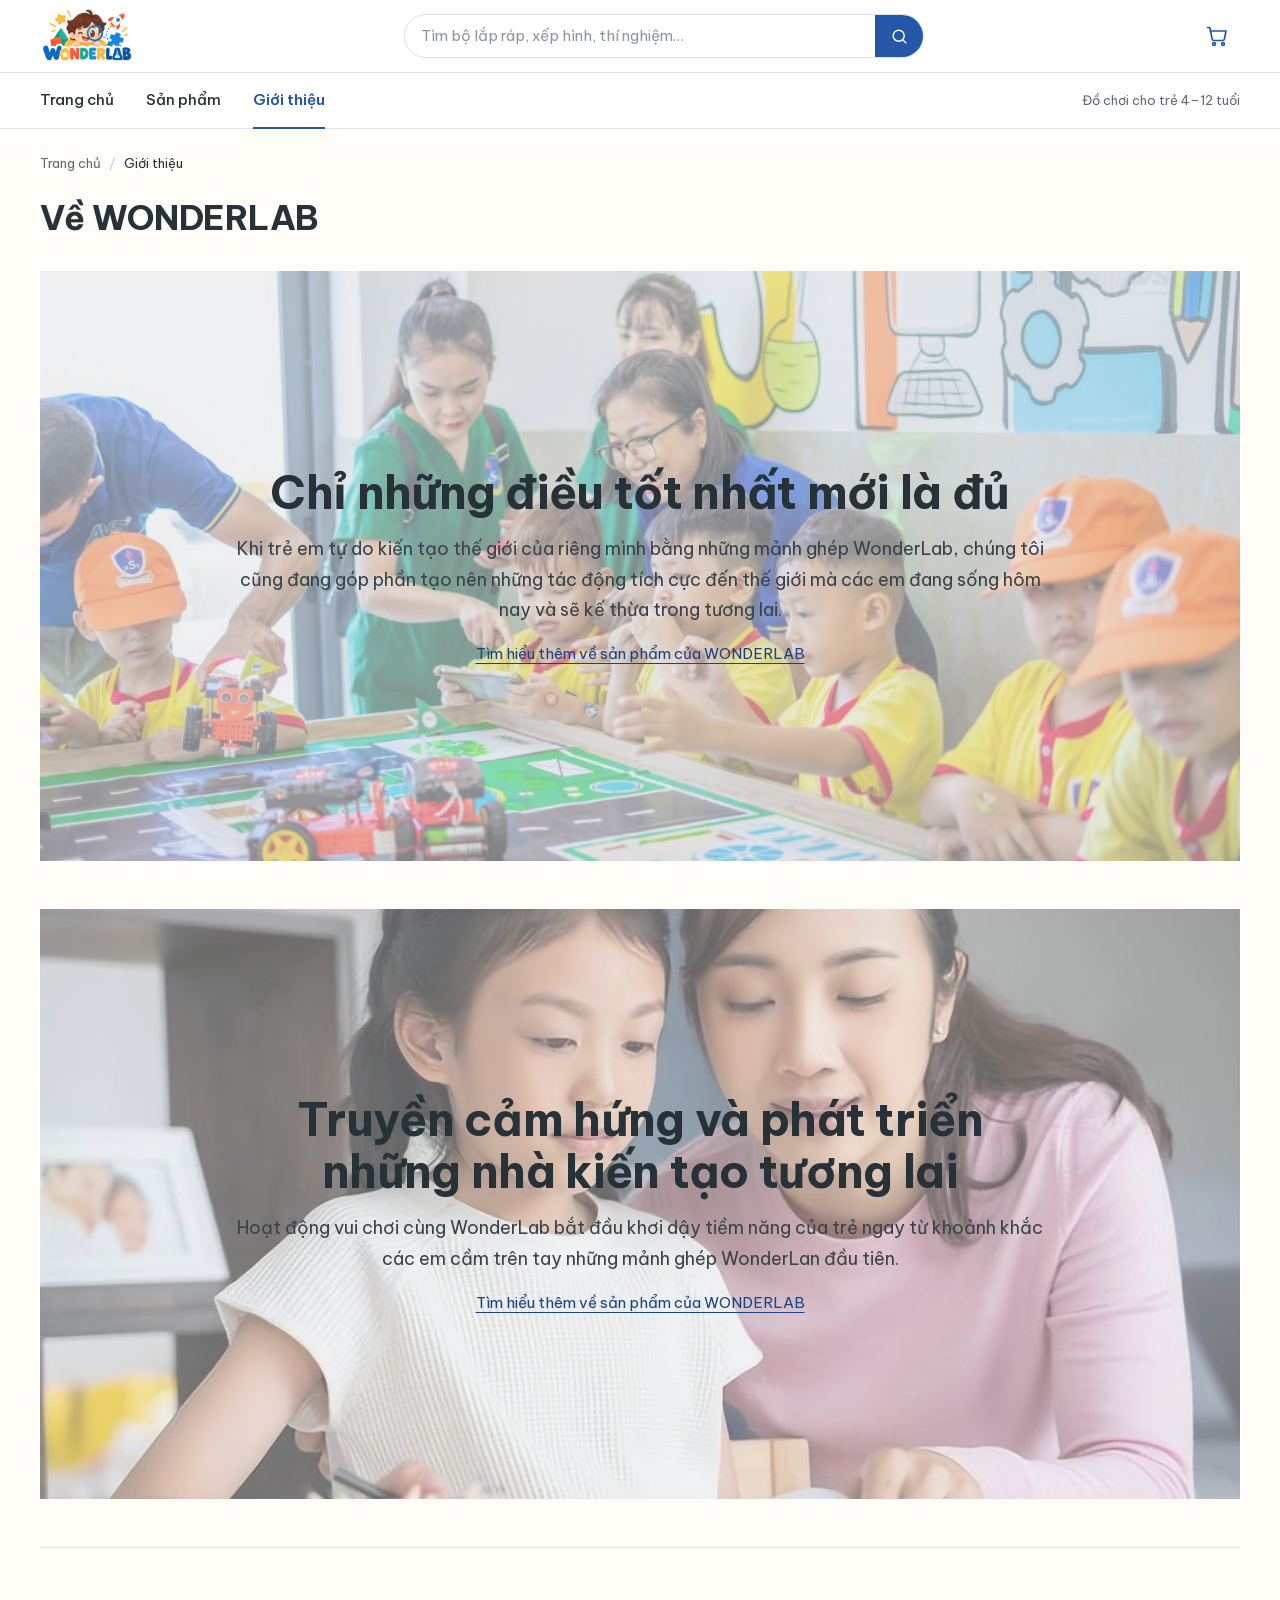
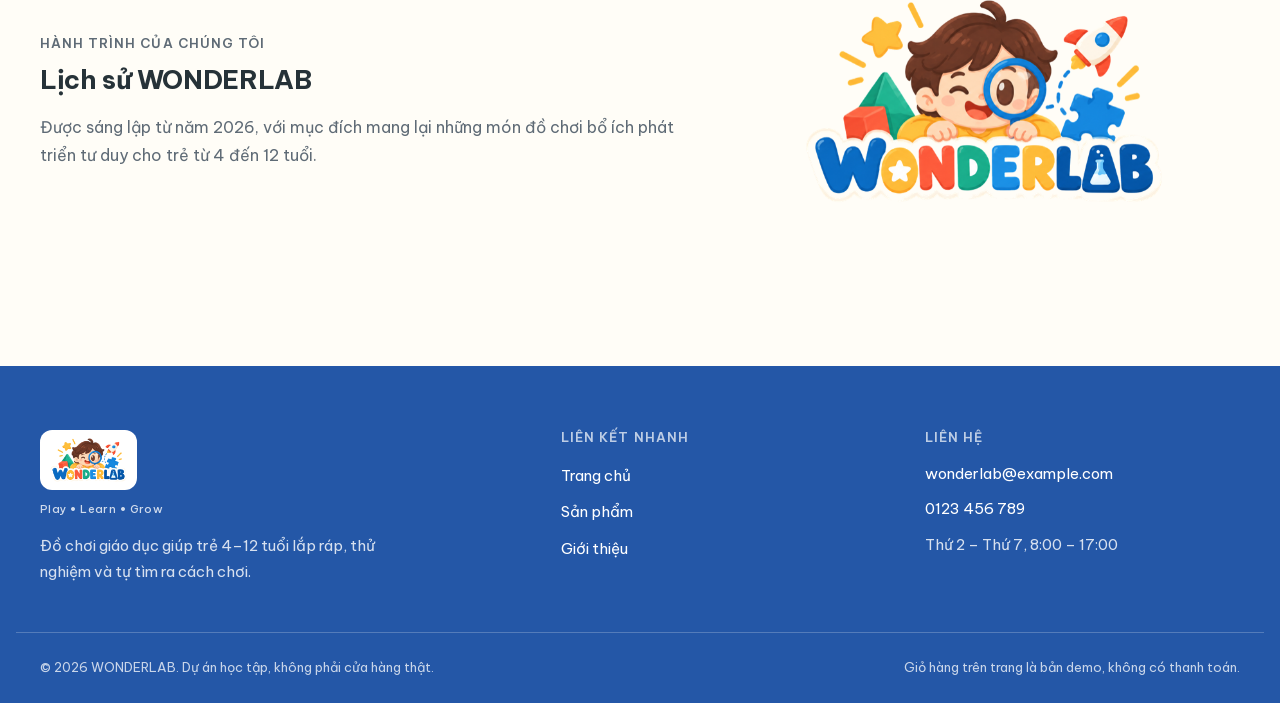
==== commit fb08e71f: "Hoài" ====
--- a/about.html
+++ b/about.html
@@ -54,120 +54,38 @@
   </header>
 
   <main id="main" class="page-main">
-    <div class="container">
+    <div class="container about-page">
       <nav class="breadcrumb" aria-label="Breadcrumb">
-        <ol>
-          <li><a href="index.html">Trang chủ</a></li>
-          <li><span aria-current="page">Giới thiệu</span></li>
-        </ol>
+        <ol><li><a href="index.html">Trang chủ</a></li><li><span aria-current="page">Giới thiệu</span></li></ol>
       </nav>
 
-      <section class="p-about__masthead" aria-labelledby="about-title">
-        <div>
-          <div class="about__lockup">
-            <img class="about__logo" src="assets/img/logo-wonderlab.png" alt="WONDERLAB — Bé Khám Phá" width="560" height="321" />
-            <p class="brand__tagline">Play • Learn • Grow</p>
-          </div>
+      <h1 class="about-page__title" id="about-title">Về WONDERLAB</h1>
 
-          <h1 class="about__title">Chúng tôi chọn đồ chơi theo cách trẻ chơi.</h1>
-          <p class="about__lead">
-            WONDERLAB là cửa hàng chuyên đồ chơi giáo dục cho trẻ từ 4 đến 12 tuổi: bộ lắp ráp, xếp hình, dụng cụ vẽ và bộ thí nghiệm. Chúng tôi không bán đồ chơi theo mốc tuổi chung chung, mà dựa vào việc trẻ sẽ làm gì với món đồ đó.
-          </p>
-          <p class="about__lead mt-2">
-            Mỗi sản phẩm trên trang đều có độ tuổi, số chi tiết, chất liệu và ba bước hướng dẫn đầu tiên. Bạn biết trước bé cần làm gì trước khi mở hộp.
-          </p>
-          <p class="mt-3">
-            <a class="c-link" href="products.html">Xem danh mục sản phẩm
-              <svg class="icon" viewBox="0 0 24 24" fill="none" stroke="currentColor" stroke-width="1.8" stroke-linecap="round" stroke-linejoin="round" aria-hidden="true" focusable="false"><path d="M5 12h14"></path><path d="m13 6 6 6-6 6"></path></svg>
-            </a>
-          </p>
-        </div>
-
-        <div class="about__figures">
-          <figure class="about__figure">
-            <img class="about__img about__img--wide" src="https://images.pexels.com/photos/8535599/pexels-photo-8535599.jpeg?auto=compress&amp;cs=tinysrgb&amp;w=1200" alt="Ba trẻ đang lắp những khối đồ chơi trên bàn trong lớp học sáng. Ảnh: Ksenia Chernaya trên Pexels." width="1200" height="800" loading="lazy">
-            <figcaption class="about__caption">Một buổi chiều ở lớp học: ba trẻ cùng lắp một công trình từ những khối rời.</figcaption>
-          </figure>
+      <section class="about-feature about-feature--first" aria-labelledby="about-best-title">
+        <img class="about-feature__image" src="assets/img/about/about-tre-vui.jpg" alt="Các em nhỏ vui chơi và khám phá cùng đồ chơi WONDERLAB" width="1024" height="576">
+        <div class="about-feature__copy">
+          <h2 id="about-best-title">Chỉ những điều tốt nhất mới là đủ</h2>
+          <p>Khi trẻ em tự do kiến tạo thế giới của riêng mình bằng những mảnh ghép WonderLab, chúng tôi cũng đang góp phần tạo nên những tác động tích cực đến thế giới mà các em đang sống hôm nay và sẽ kế thừa trong tương lai.</p>
+          <a class="about-feature__link" href="products.html">Tìm hiểu thêm về sản phẩm của WONDERLAB</a>
         </div>
       </section>
 
-      <section aria-labelledby="values-title">
-        <div class="sec-head">
-          <h2 class="sec-head__h" id="values-title">Điều chúng tôi quan tâm</h2>
-          <p class="sec-head__note">Bốn nguyên tắc dùng cho mọi sản phẩm trong danh mục.</p>
-        </div>
-
-        <div class="values">
-          <div class="value">
-            <h3 class="value__h">Độ tuổi ghi rõ, không đoán</h3>
-            <p class="value__p">Khoảng tuổi trên mỗi sản phẩm dựa vào số chi tiết và mức phức tạp của bộ đồ chơi. Bộ có nhiều chi tiết nhỏ luôn ghi tuổi cao hơn, kể cả khi trẻ đã quen lắp ghép.</p>
-          </div>
-          <div class="value">
-            <h3 class="value__h">Thông tin đủ để quyết định</h3>
-            <p class="value__p">Số chi tiết, chất liệu, kích thước khi lắp và những gì có trong hộp nằm cùng một chỗ. Nếu sản phẩm cần pin hoặc cần người lớn ở bên, phần mô tả nói rõ.</p>
-          </div>
-          <div class="value">
-            <h3 class="value__h">Hướng dẫn cụ thể cho từng bộ</h3>
-            <p class="value__p">Ba bước đầu tiên được viết riêng cho từng sản phẩm, không dùng lại một đoạn giới thiệu chung. Mục đích là để bạn biết lần lắp đầu tiên sẽ mất bao lâu và cần chuẩn bị gì.</p>
-          </div>
-          <div class="value">
-            <h3 class="value__h">Danh mục theo hoạt động</h3>
-            <p class="value__p">Sản phẩm được xếp theo việc trẻ làm: lắp ráp, xếp hình, vẽ, thí nghiệm, nhập vai. Một món đồ có thể xuất hiện ở hai nhóm nếu trẻ dùng nó theo hai cách khác nhau.</p>
-          </div>
-        </div>
-      </section>
-    </div>
-
-    <section class="example-band" aria-labelledby="example-title">
-        <div class="container example-band__grid">
-          <div>
-            <h2 class="sec-head__h" id="example-title">Một sản phẩm, những gì bạn được biết</h2>
-            <p class="about__lead mt-2">
-              Đây là ví dụ về phần thông tin đi kèm mỗi sản phẩm. Bạn không cần mở nhiều tab hay đọc hết mô tả để tìm số chi tiết hay chất liệu.
-            </p>
-            <p class="t-caption mt-2">Ví dụ minh hoạ, không phải thông tin kiểm định.</p>
-          </div>
-
-          <div class="example-card">
-            <p class="example-card__title">Bộ lắp ráp Robot STEM</p>
-            <p class="t-caption mb-1">Lắp ráp &amp; STEM — 599.000đ</p>
-            <div class="example-card__row"><span>Độ tuổi</span><span>6–10 tuổi</span></div>
-            <div class="example-card__row"><span>Số chi tiết</span><span>420 chi tiết</span></div>
-            <div class="example-card__row"><span>Chất liệu</span><span>Nhựa ABS</span></div>
-            <div class="example-card__row"><span>Trong hộp</span><span>Chi tiết, tua vít, sách 24 trang</span></div>
-            <div class="example-card__row"><span>Kỹ năng</span><span>Tư duy logic, khoa học</span></div>
-          </div>
+      <section class="about-feature about-feature--second" aria-labelledby="about-builders-title">
+        <img class="about-feature__image" src="assets/img/about/about-nguoi-lon-huong-dan-tre.webp" alt="Người lớn đồng hành cùng trẻ khám phá và lắp ghép" width="1228" height="790" loading="lazy">
+        <div class="about-feature__copy">
+          <h2 id="about-builders-title">Truyền cảm hứng và phát triển những nhà kiến tạo tương lai</h2>
+          <p>Hoạt động vui chơi cùng WonderLab bắt đầu khơi dậy tiềm năng của trẻ ngay từ khoảnh khắc các em cầm trên tay những mảnh ghép WonderLan đầu tiên.</p>
+          <a class="about-feature__link" href="products.html">Tìm hiểu thêm về sản phẩm của WONDERLAB</a>
         </div>
       </section>
 
-    <div class="container">
-      <section class="contact-grid" aria-labelledby="contact-title">
-        <div>
-          <h2 class="sec-head__h" id="contact-title">Liên hệ</h2>
-          <p class="hours mt-2">
-            WONDERLAB là dự án học tập của một nhóm sinh viên. Nếu bạn cần hỏi về một sản phẩm, hãy dùng thông tin bên cạnh; chúng tôi trả lời trong giờ hành chính.
-          </p>
+      <section class="about-history" aria-labelledby="about-history-title">
+        <div class="about-history__copy">
+          <p class="about-history__eyebrow">Hành trình của chúng tôi</p>
+          <h2 id="about-history-title">Lịch sử WONDERLAB</h2>
+          <p>Được sáng lập từ năm 2026, với mục đích mang lại những món đồ chơi bổ ích phát triển tư duy cho trẻ từ 4 đến 12 tuổi.</p>
         </div>
-
-        <div>
-          <dl class="contact-list">
-            <div>
-              <dt>Email</dt>
-              <dd><a href="mailto:wonderlab@example.com">wonderlab@example.com</a></dd>
-            </div>
-            <div>
-              <dt>Điện thoại</dt>
-              <dd><a href="tel:+84123456789">0123 456 789</a></dd>
-            </div>
-            <div>
-              <dt>Thời gian hỗ trợ</dt>
-              <dd>Thứ 2 – Thứ 7, 8:00 – 17:00</dd>
-            </div>
-          </dl>
-          <p class="t-caption mt-3 note-narrow">
-            Đây là thông tin mẫu dùng cho bài tập môn học. Dự án chưa có địa chỉ cửa hàng thật và không nhận đơn hàng.
-          </p>
-        </div>
+        <img class="about-history__logo" src="assets/img/logo-wonderlab.png" alt="Logo WONDERLAB — Bé Khám Phá" width="560" height="321" loading="lazy">
       </section>
     </div>
   </main>
--- a/css/style.css
+++ b/css/style.css
@@ -2770,6 +2770,142 @@
   .grid-products,
   .grid-catalogue {
     grid-template-columns: minmax(0, 1fr);
+  }
+}
+
+/* About page: image led sections inspired by the LEGO About Us layout. */
+.about-page {
+  padding-bottom: var(--s6);
+}
+
+.about-page__title {
+  margin: var(--s3) 0 var(--s4);
+  font-size: var(--fs-page);
+  line-height: 1.2;
+}
+
+.about-feature {
+  position: relative;
+  display: flex;
+  align-items: flex-end;
+  min-height: clamp(360px, 50vw, 590px);
+  margin-bottom: var(--s5);
+  overflow: hidden;
+  background: #d9d9d9;
+}
+
+.about-feature__image {
+  position: absolute;
+  inset: 0;
+  width: 100%;
+  height: 100%;
+  object-fit: cover;
+}
+
+.about-feature__copy {
+  position: relative;
+  display: flex;
+  flex-direction: column;
+  align-items: center;
+  justify-content: center;
+  width: 100%;
+  min-height: inherit;
+  padding: clamp(24px, 5vw, 56px);
+  text-align: center;
+  background: rgba(228, 231, 233, 0.56);
+}
+
+.about-feature--second .about-feature__copy {
+  background: rgba(228, 231, 233, 0.44);
+}
+
+.about-feature__copy h2 {
+  max-width: 24ch;
+  font-size: clamp(26px, 4vw, 46px);
+  line-height: 1.14;
+  font-weight: 700;
+}
+
+.about-feature__link {
+  display: inline-block;
+  margin-top: var(--s2);
+  color: var(--c-brand-strong);
+  font-size: var(--fs-sm);
+  font-weight: 400;
+  text-decoration: underline;
+  text-underline-offset: 4px;
+}
+
+.about-feature__link:hover {
+  color: var(--c-brand);
+}
+
+.about-feature__copy p {
+  max-width: 68ch;
+  margin-top: var(--s2);
+  color: #39434a;
+  font-size: clamp(15px, 1.5vw, 18px);
+  line-height: 1.7;
+}
+
+.about-history {
+  display: grid;
+  grid-template-columns: minmax(0, 1fr) minmax(220px, 0.8fr);
+  gap: var(--s5);
+  align-items: center;
+  padding: var(--s5) 0 var(--s2);
+  border-top: 1px solid var(--c-border);
+}
+
+.about-history__eyebrow {
+  color: var(--c-muted);
+  font-size: var(--fs-xs);
+  font-weight: 600;
+  letter-spacing: 0.08em;
+  text-transform: uppercase;
+}
+
+.about-history h2 {
+  margin-top: var(--s1);
+  font-size: var(--fs-section);
+  line-height: 1.3;
+}
+
+.about-history__copy > p:last-child {
+  max-width: 58ch;
+  margin-top: var(--s2);
+  color: var(--c-muted);
+  line-height: 1.75;
+}
+
+.about-history__logo {
+  width: min(100%, 360px);
+  max-height: 210px;
+  justify-self: center;
+  object-fit: contain;
+}
+
+@media (max-width: 640px) {
+  .about-feature {
+    min-height: 470px;
+    align-items: flex-end;
+    margin-bottom: var(--s4);
+  }
+
+  .about-feature__copy {
+    width: 100%;
+    padding: var(--s3);
+  }
+
+  .about-history {
+    grid-template-columns: 1fr;
+    gap: var(--s3);
+    padding-top: var(--s4);
+  }
+
+  .about-history__logo {
+    justify-self: start;
+    width: 230px;
   }
 }
 
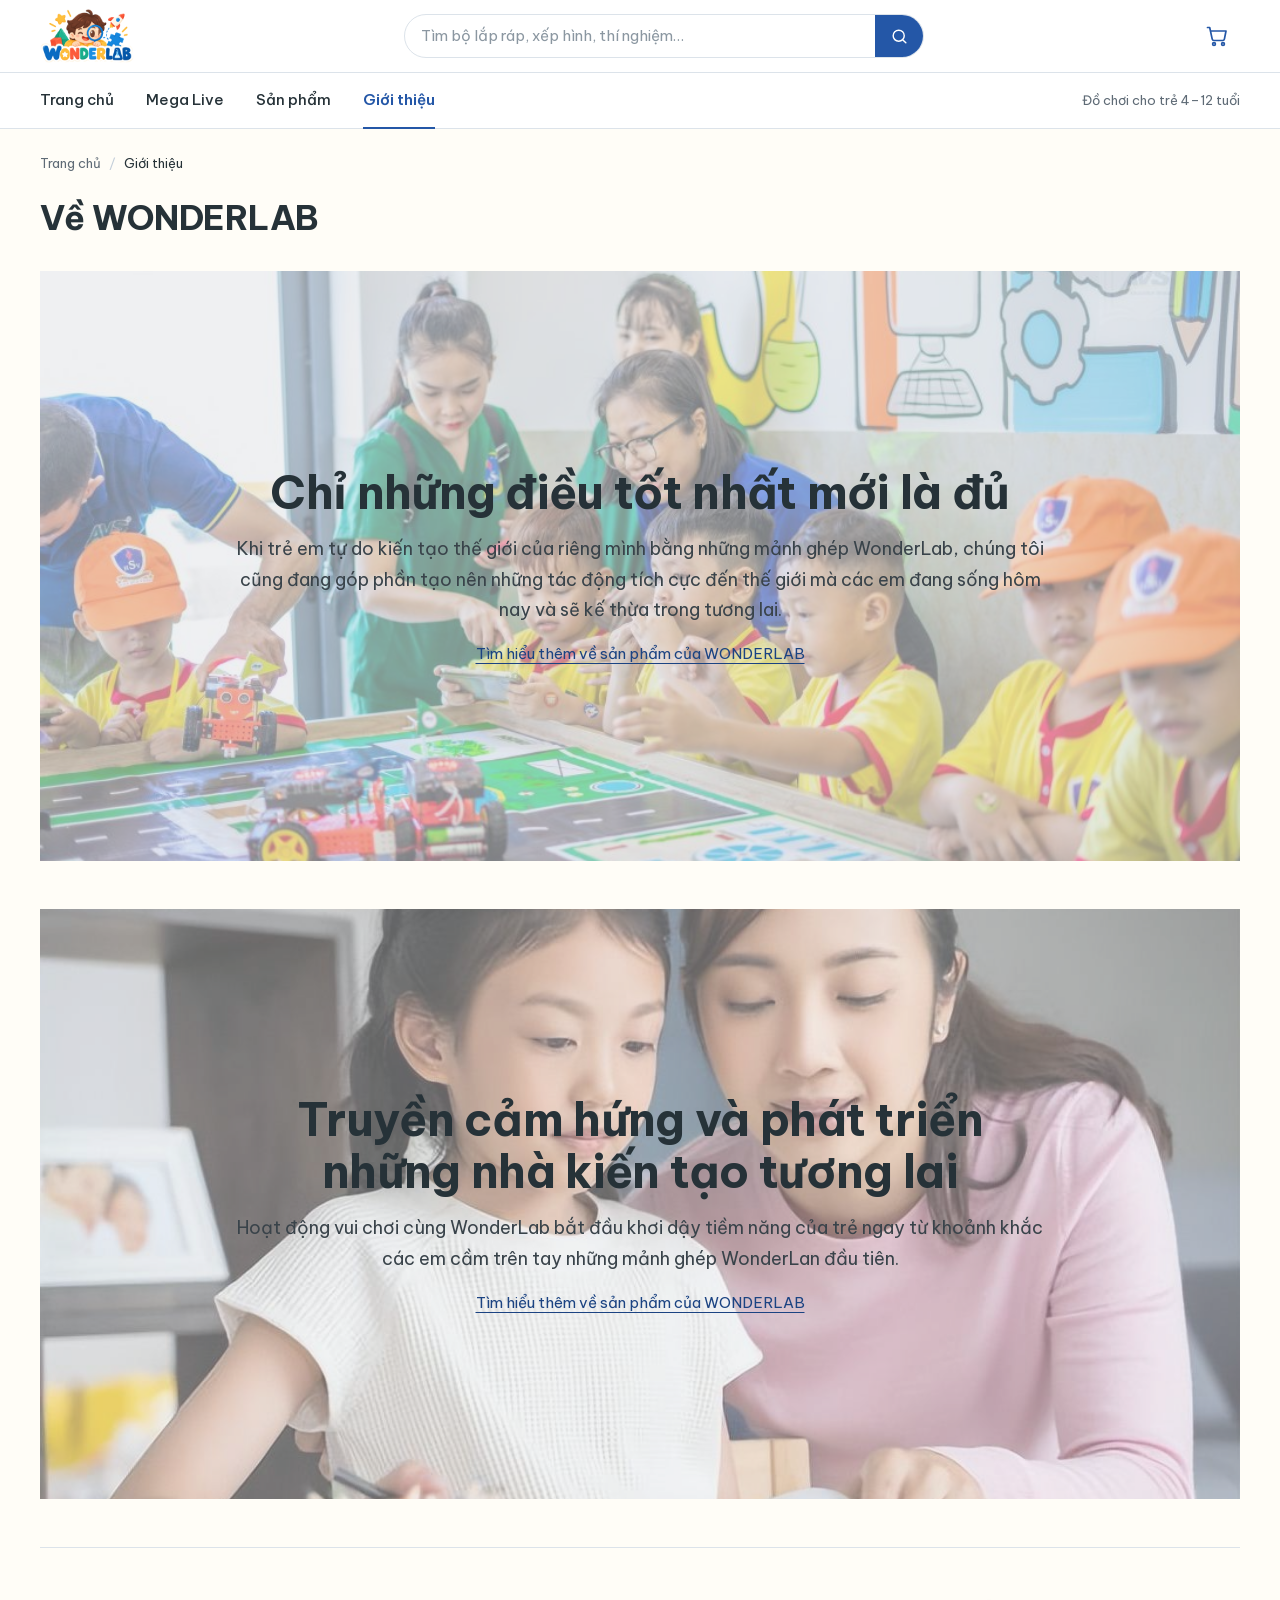
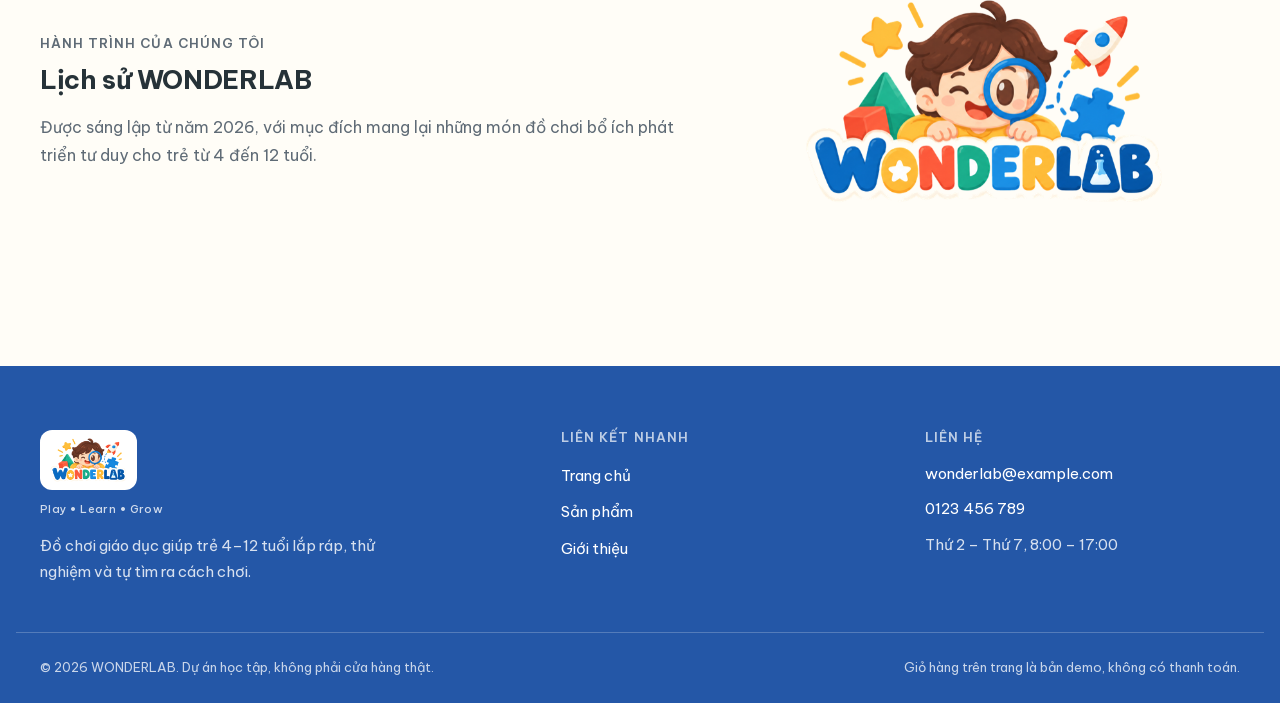
==== commit a96dc78e: "Trang done" ====
--- a/about.html
+++ b/about.html
@@ -45,6 +45,7 @@
         </button>
         <nav class="site-nav" id="site-nav" aria-label="Điều hướng chính">
           <a class="site-nav__link" href="index.html">Trang chủ</a>
+          <a class="site-nav__link" href="mega-live.html">Mega Live</a>
           <a class="site-nav__link" href="products.html">Sản phẩm</a>
           <a class="site-nav__link" href="about.html" aria-current="page">Giới thiệu</a>
         </nav>
--- a/css/style.css
+++ b/css/style.css
@@ -1864,6 +1864,23 @@
   margin-top: var(--s2);
 }
 
+.tabs__panel h2 {
+  margin: var(--s4) 0 var(--s1);
+  font-size: var(--fs-sub);
+  font-weight: 600;
+  line-height: 1.35;
+  color: var(--c-ink);
+}
+
+.tabs__panel h2:first-child {
+  margin-top: 0;
+}
+
+.tabs__panel p + .spec-list,
+.tabs__panel .spec-list + p {
+  margin-top: var(--s2);
+}
+
 .spec-table {
   width: 100%;
   border-collapse: collapse;
@@ -1973,6 +1990,401 @@
 
 .related__item:hover .related__name {
   color: var(--c-brand);
+}
+
+
+/* Reviews & Ratings -------------------------------------------------------- */
+.rating-badge {
+  display: inline-flex;
+  align-items: center;
+  gap: var(--s1);
+  font-size: var(--fs-xs);
+  margin-top: -4px;
+}
+
+.stars {
+  display: inline-flex;
+  gap: 2px;
+  color: var(--c-accent-strong);
+  font-size: 15px;
+  line-height: 1;
+}
+
+.stars .icon {
+  width: 15px;
+  height: 15px;
+  fill: currentColor;
+}
+
+.rating-badge__score {
+  font-weight: 700;
+  color: var(--c-ink);
+  font-size: var(--fs-sm);
+}
+
+.rating-badge__count {
+  color: var(--c-muted);
+  text-decoration: underline;
+  text-underline-offset: 3px;
+  transition: color var(--dur) var(--ease);
+}
+
+.rating-badge__count:hover {
+  color: var(--c-brand);
+}
+
+/* Reviews Panel */
+.reviews-container {
+  display: flex;
+  flex-direction: column;
+  gap: var(--s4);
+}
+
+.review-summary-card {
+  display: grid;
+  grid-template-columns: minmax(0, 1.2fr) minmax(0, 2fr) minmax(0, 1.2fr);
+  gap: var(--s3);
+  padding: var(--s3);
+  background: var(--c-cream);
+  border: 1px solid var(--c-border);
+  border-radius: var(--r-card);
+  align-items: center;
+}
+
+@media (max-width: 768px) {
+  .review-summary-card {
+    grid-template-columns: 1fr;
+    gap: var(--s3);
+    text-align: center;
+  }
+}
+
+.review-score-box {
+  display: flex;
+  flex-direction: column;
+  align-items: center;
+  gap: 4px;
+}
+
+.review-score-num {
+  font-size: clamp(36px, 5vw, 44px);
+  font-weight: 800;
+  line-height: 1;
+  color: var(--c-ink);
+  letter-spacing: -0.02em;
+}
+
+.review-score-stars {
+  display: flex;
+  gap: 4px;
+  color: #f59e0b;
+  font-size: 20px;
+}
+
+.review-score-note {
+  font-size: var(--fs-xs);
+  color: var(--c-muted);
+  margin-top: 4px;
+  text-align: center;
+}
+
+.review-distribution {
+  display: flex;
+  flex-direction: column;
+  gap: 6px;
+  padding-inline: var(--s2);
+  border-inline: 1px solid var(--c-border);
+}
+
+@media (max-width: 768px) {
+  .review-distribution {
+    border-inline: none;
+    border-block: 1px solid var(--c-border);
+    padding-inline: 0;
+    padding-block: var(--s2);
+  }
+}
+
+.review-dist-row {
+  display: flex;
+  align-items: center;
+  gap: var(--s1);
+  font-size: var(--fs-xs);
+}
+
+.review-dist-label {
+  width: 42px;
+  color: var(--c-muted);
+  font-weight: 500;
+  display: flex;
+  align-items: center;
+  gap: 2px;
+}
+
+.review-dist-track {
+  flex: 1;
+  height: 8px;
+  background: #e5e7eb;
+  border-radius: 4px;
+  overflow: hidden;
+}
+
+.review-dist-fill {
+  height: 100%;
+  background: var(--c-accent);
+  border-radius: 4px;
+  transition: width 0.4s var(--ease);
+}
+
+.review-dist-pct {
+  width: 32px;
+  text-align: right;
+  font-variant-numeric: tabular-nums;
+  color: var(--c-muted);
+}
+
+.review-action-box {
+  display: flex;
+  flex-direction: column;
+  align-items: center;
+  justify-content: center;
+  gap: var(--s1);
+  text-align: center;
+}
+
+.review-action-title {
+  font-size: var(--fs-sm);
+  font-weight: 600;
+  color: var(--c-ink);
+}
+
+.review-action-sub {
+  font-size: var(--fs-xs);
+  color: var(--c-muted);
+  margin-bottom: var(--s1);
+}
+
+/* Review Form */
+.review-form-card {
+  background: var(--c-surface);
+  border: 1px solid var(--c-brand);
+  border-radius: var(--r-card);
+  padding: var(--s3);
+  box-shadow: 0 4px 20px rgba(36, 87, 167, 0.08);
+  margin-block: var(--s2);
+}
+
+.review-form-card__head {
+  display: flex;
+  justify-content: space-between;
+  align-items: center;
+  margin-bottom: var(--s2);
+}
+
+.review-form-card__title {
+  font-size: var(--fs-sub);
+  font-weight: 700;
+  color: var(--c-brand-strong);
+}
+
+.rating-select {
+  display: flex;
+  align-items: center;
+  gap: var(--s2);
+  margin-bottom: var(--s2);
+}
+
+.star-picker {
+  display: inline-flex;
+  gap: 4px;
+  cursor: pointer;
+}
+
+.star-picker__star {
+  background: transparent;
+  border: none;
+  padding: 2px;
+  font-size: 24px;
+  color: #d1d5db;
+  cursor: pointer;
+  transition: color 0.15s ease, transform 0.15s ease;
+}
+
+.star-picker__star:hover,
+.star-picker__star.is-active {
+  color: #f59e0b;
+  transform: scale(1.15);
+}
+
+.star-picker__label {
+  font-size: var(--fs-xs);
+  font-weight: 600;
+  color: var(--c-brand);
+}
+
+.review-form-grid {
+  display: grid;
+  grid-template-columns: 1fr 1fr;
+  gap: var(--s2);
+}
+
+@media (max-width: 600px) {
+  .review-form-grid {
+    grid-template-columns: 1fr;
+  }
+}
+
+.review-form-field {
+  display: flex;
+  flex-direction: column;
+  gap: 6px;
+  margin-bottom: var(--s2);
+}
+
+.review-form-field label {
+  font-size: var(--fs-xs);
+  font-weight: 600;
+  color: var(--c-ink);
+}
+
+.review-form-field input,
+.review-form-field textarea {
+  width: 100%;
+  padding: 10px 14px;
+  font-size: var(--fs-sm);
+  font-family: var(--font);
+  border: 1px solid var(--c-border);
+  border-radius: var(--r-control);
+  background: var(--c-cream);
+  color: var(--c-ink);
+  transition: border-color var(--dur) var(--ease), background var(--dur) var(--ease);
+}
+
+.review-form-field input:focus,
+.review-form-field textarea:focus {
+  outline: none;
+  border-color: var(--c-brand);
+  background: var(--c-surface);
+}
+
+.review-form-submit {
+  display: flex;
+  justify-content: flex-end;
+  gap: var(--s2);
+}
+
+/* Reviews List */
+.review-list-head {
+  display: flex;
+  justify-content: space-between;
+  align-items: center;
+  padding-bottom: var(--s2);
+  border-bottom: 1px solid var(--c-border);
+}
+
+.review-list-title {
+  font-size: var(--fs-sub);
+  font-weight: 700;
+  color: var(--c-ink);
+}
+
+.review-list {
+  display: flex;
+  flex-direction: column;
+  gap: var(--s3);
+  margin-top: var(--s2);
+}
+
+.review-card {
+  padding: var(--s3);
+  background: var(--c-surface);
+  border: 1px solid var(--c-border);
+  border-radius: var(--r-card);
+  transition: border-color var(--dur) var(--ease), box-shadow var(--dur) var(--ease);
+}
+
+.review-card:hover {
+  border-color: var(--c-border-strong);
+  box-shadow: 0 4px 16px rgba(38, 50, 56, 0.04);
+}
+
+.review-card__header {
+  display: flex;
+  justify-content: space-between;
+  align-items: flex-start;
+  margin-bottom: var(--s1);
+  gap: var(--s2);
+}
+
+.review-author {
+  display: flex;
+  align-items: center;
+  gap: 10px;
+}
+
+.review-avatar {
+  width: 36px;
+  height: 36px;
+  border-radius: 50%;
+  background: var(--c-brand-soft);
+  color: var(--c-brand);
+  font-weight: 700;
+  font-size: 15px;
+  display: grid;
+  place-content: center;
+  text-transform: uppercase;
+}
+
+.review-author__info {
+  display: flex;
+  flex-direction: column;
+  gap: 2px;
+}
+
+.review-author__name {
+  font-size: var(--fs-sm);
+  font-weight: 600;
+  color: var(--c-ink);
+}
+
+.review-verified-badge {
+  display: inline-flex;
+  align-items: center;
+  gap: 3px;
+  font-size: var(--fs-label);
+  color: #10b981;
+  font-weight: 600;
+}
+
+.review-date {
+  font-size: var(--fs-xs);
+  color: var(--c-muted);
+  white-space: nowrap;
+}
+
+.review-card__rating {
+  display: flex;
+  align-items: center;
+  gap: 6px;
+  margin-bottom: var(--s1);
+}
+
+.review-stars-mini {
+  color: #f59e0b;
+  font-size: 14px;
+}
+
+.review-card__title {
+  font-size: var(--fs-sm);
+  font-weight: 700;
+  color: var(--c-ink);
+  margin-bottom: 6px;
+}
+
+.review-card__content {
+  font-size: var(--fs-sm);
+  line-height: 1.6;
+  color: #4b5563;
 }
 
 /* 16 page: about ----------------------------------------------------------- */
@@ -3120,7 +3532,7 @@
   background: #cf1033;
 }
 
-@media (max-width: 600px) {
+@media (max-width: 800px) {
   .promo__viewport {
     border-radius: 14px;
   }
@@ -3145,7 +3557,7 @@
     transition: none;
   }
 }
-
+
 
 /* Catalogue pagination */
 .pagination {
@@ -3203,3 +3615,308 @@
   font-size: var(--fs-sm);
 }
 .grid-catalogue { scroll-margin-top: 140px; }
+
+/* 26 product video styles ------------------------------------------------- */
+.gallery__main {
+  position: relative;
+}
+
+.gallery__video-box {
+  width: 100%;
+  height: 100%;
+  background: #111;
+  display: flex;
+  align-items: center;
+  justify-content: center;
+}
+
+.gallery__video-box video {
+  width: 100%;
+  height: 100%;
+  object-fit: contain;
+  background: #111;
+  display: block;
+}
+
+.gallery__video-pill {
+  position: absolute;
+  top: 14px;
+  right: 14px;
+  display: inline-flex;
+  align-items: center;
+  gap: 7px;
+  padding: 6px 14px;
+  background: rgba(36, 87, 167, 0.92);
+  color: #fff;
+  font-size: 13px;
+  font-weight: 600;
+  border-radius: 999px;
+  border: 1px solid rgba(255, 255, 255, 0.2);
+  cursor: pointer;
+  backdrop-filter: blur(6px);
+  box-shadow: 0 4px 12px rgba(0, 0, 0, 0.2);
+  transition: all var(--dur) var(--ease);
+  z-index: 5;
+}
+
+.gallery__video-pill:hover {
+  background: var(--c-brand);
+  transform: translateY(-2px);
+  box-shadow: 0 6px 16px rgba(36, 87, 167, 0.35);
+}
+
+.gallery__video-pill .pill-play-icon {
+  display: flex;
+  align-items: center;
+  justify-content: center;
+  width: 18px;
+  height: 18px;
+  background: #fff;
+  color: var(--c-brand);
+  border-radius: 50%;
+}
+
+.gallery__thumb--video {
+  position: relative;
+}
+
+.gallery__thumb--video .thumb-video-icon {
+  position: absolute;
+  inset: 0;
+  display: flex;
+  align-items: center;
+  justify-content: center;
+  background: rgba(0, 0, 0, 0.4);
+  color: #fff;
+  transition: background var(--dur) var(--ease);
+  z-index: 1;
+}
+
+.gallery__thumb--video:hover .thumb-video-icon {
+  background: rgba(0, 0, 0, 0.55);
+}
+
+.gallery__thumb--video .thumb-video-badge {
+  position: absolute;
+  bottom: 4px;
+  left: 50%;
+  transform: translateX(-50%);
+  background: var(--c-brand);
+  color: #fff;
+  font-size: 10px;
+  font-weight: 700;
+  padding: 1px 6px;
+  border-radius: 4px;
+  letter-spacing: 0.5px;
+  text-transform: uppercase;
+  z-index: 2;
+}
+
+.video-quick-link {
+  display: inline-flex;
+  align-items: center;
+  gap: 5px;
+  margin-left: 8px;
+  padding: 3px 10px;
+  background: rgba(36, 87, 167, 0.08);
+  color: var(--c-brand);
+  border: 1px solid rgba(36, 87, 167, 0.2);
+  border-radius: 999px;
+  font-size: 12px;
+  font-weight: 600;
+  cursor: pointer;
+  transition: all var(--dur) var(--ease);
+}
+
+.video-quick-link:hover {
+  background: var(--c-brand);
+  color: #fff;
+  border-color: var(--c-brand);
+}
+
+.tab-video-badge {
+  display: inline-block;
+  padding: 1px 6px;
+  margin-left: 5px;
+  background: #E85D04;
+  color: #fff;
+  font-size: 10px;
+  font-weight: 700;
+  border-radius: 4px;
+  vertical-align: middle;
+}
+
+/* Video Tab Panel */
+.video-panel-card {
+  display: flex;
+  flex-direction: column;
+  gap: var(--s3);
+  background: var(--c-surface);
+  border: 1px solid var(--c-border);
+  border-radius: var(--r-card);
+  padding: var(--s4);
+}
+
+.video-panel-badge {
+  display: inline-flex;
+  align-items: center;
+  gap: 6px;
+  font-size: 12px;
+  font-weight: 700;
+  color: var(--c-brand);
+  text-transform: uppercase;
+  letter-spacing: 0.5px;
+  margin-bottom: 6px;
+}
+
+.video-panel-title {
+  font-size: clamp(20px, 2.2vw, 24px);
+  margin-bottom: 6px;
+}
+
+.video-panel-desc {
+  font-size: var(--fs-body);
+  color: var(--c-muted);
+  max-width: 680px;
+}
+
+.video-player-frame {
+  position: relative;
+  width: 100%;
+  max-width: 860px;
+  aspect-ratio: 16 / 9;
+  background: #000;
+  border-radius: var(--r-card);
+  overflow: hidden;
+  box-shadow: 0 8px 24px rgba(0, 0, 0, 0.12);
+  margin-top: var(--s2);
+}
+
+.video-player-frame video {
+  width: 100%;
+  height: 100%;
+  object-fit: contain;
+  display: block;
+}
+
+/* Overview Video Card in Tab 1 */
+.overview-video-card {
+  display: grid;
+  grid-template-columns: 1fr 280px;
+  gap: var(--s3);
+  align-items: center;
+  margin-top: var(--s4);
+  padding: var(--s3);
+  background: linear-gradient(135deg, rgba(36, 87, 167, 0.05), rgba(69, 184, 172, 0.08));
+  border: 1px solid rgba(36, 87, 167, 0.18);
+  border-radius: var(--r-card);
+}
+
+.overview-video-card__tag {
+  display: inline-flex;
+  align-items: center;
+  gap: 5px;
+  font-size: 11px;
+  font-weight: 700;
+  color: var(--c-brand);
+  text-transform: uppercase;
+  letter-spacing: 0.5px;
+  margin-bottom: 6px;
+}
+
+.overview-video-card__heading {
+  font-size: 18px;
+  font-weight: 700;
+  margin-bottom: 6px;
+  color: var(--c-ink);
+}
+
+.overview-video-card__text {
+  font-size: 14px;
+  color: var(--c-muted);
+  line-height: 1.5;
+  margin-bottom: var(--s2);
+}
+
+.overview-video-card__thumb {
+  position: relative;
+  aspect-ratio: 16 / 10;
+  border-radius: var(--r-plate);
+  overflow: hidden;
+  cursor: pointer;
+  box-shadow: 0 4px 12px rgba(0, 0, 0, 0.12);
+}
+
+.overview-video-card__thumb img {
+  width: 100%;
+  height: 100%;
+  object-fit: cover;
+  transition: transform var(--dur) var(--ease);
+}
+
+.overview-video-card__thumb:hover img {
+  transform: scale(1.05);
+}
+
+.overview-video-card__play {
+  position: absolute;
+  inset: 0;
+  display: flex;
+  align-items: center;
+  justify-content: center;
+  background: rgba(0, 0, 0, 0.35);
+  color: #fff;
+  transition: background var(--dur) var(--ease);
+}
+
+.overview-video-card__thumb:hover .overview-video-card__play {
+  background: rgba(0, 0, 0, 0.5);
+}
+
+.overview-video-card__duration {
+  position: absolute;
+  bottom: 8px;
+  right: 8px;
+  padding: 2px 6px;
+  background: rgba(0, 0, 0, 0.75);
+  color: #fff;
+  font-size: 11px;
+  font-weight: 600;
+  border-radius: 4px;
+}
+
+/* Card Video Badge in Catalog & Homepage */
+.p-card__media {
+  position: relative;
+}
+
+.p-card__video-badge {
+  position: absolute;
+  top: 10px;
+  right: 10px;
+  display: inline-flex;
+  align-items: center;
+  gap: 4px;
+  padding: 3px 9px;
+  background: rgba(36, 87, 167, 0.92);
+  color: #fff;
+  font-size: 11px;
+  font-weight: 600;
+  border-radius: 999px;
+  box-shadow: 0 2px 8px rgba(0, 0, 0, 0.2);
+  backdrop-filter: blur(4px);
+  z-index: 2;
+  transition: all var(--dur) var(--ease);
+}
+
+.p-card:hover .p-card__video-badge {
+  background: var(--c-brand);
+  transform: scale(1.05);
+}
+
+@media (max-width: 768px) {
+  .overview-video-card {
+    grid-template-columns: 1fr;
+  }
+}
+
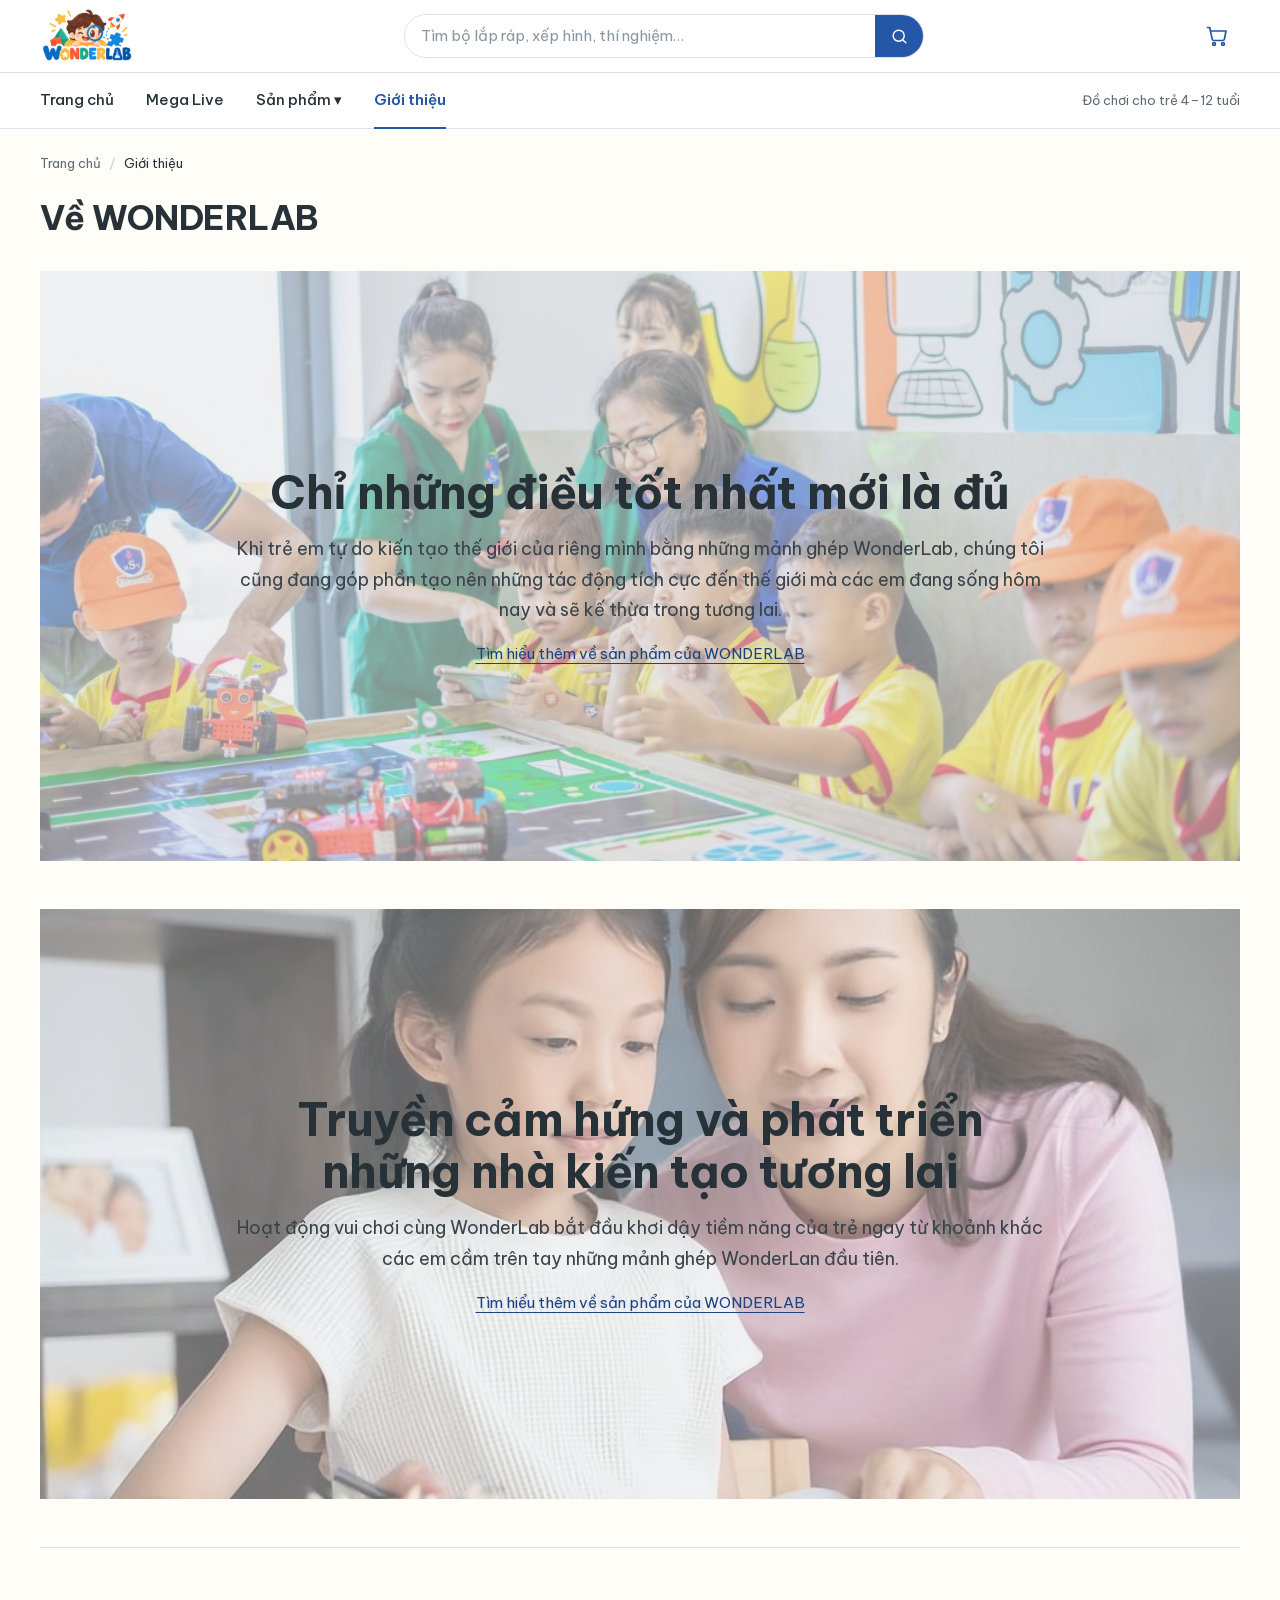
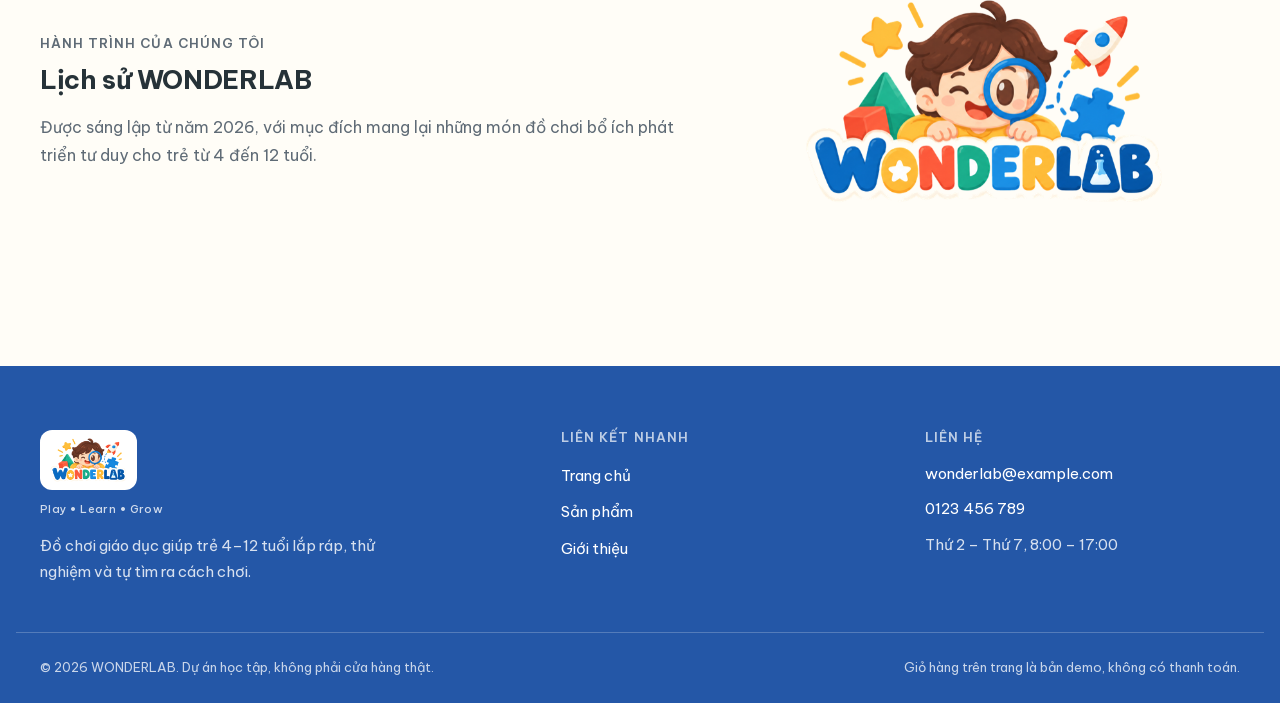
==== commit edb7be90: "Trang done" ====
--- a/about.html
+++ b/about.html
@@ -43,12 +43,65 @@
           <svg class="icon" viewBox="0 0 24 24" fill="none" stroke="currentColor" stroke-width="1.8" stroke-linecap="round" aria-hidden="true" focusable="false"><path d="M4 6h16M4 12h16M4 18h16"></path></svg>
           <span>Menu</span>
         </button>
-        <nav class="site-nav" id="site-nav" aria-label="Điều hướng chính">
-          <a class="site-nav__link" href="index.html">Trang chủ</a>
-          <a class="site-nav__link" href="mega-live.html">Mega Live</a>
-          <a class="site-nav__link" href="products.html">Sản phẩm</a>
-          <a class="site-nav__link" href="about.html" aria-current="page">Giới thiệu</a>
-        </nav>
+        <nav aria-label="Điều hướng chính" class="site-nav" id="site-nav">
+  <a class="site-nav__link" href="index.html">Trang chủ</a>
+  <a class="site-nav__link" href="mega-live.html">Mega Live</a>
+
+  <div class="catalog-menu">
+    <a class="site-nav__link" href="products.html">
+      Sản phẩm ▾
+    </a>
+
+    <div class="catalog-menu__panel">
+      <div class="catalog-menu__column">
+        <h3>Theo danh mục</h3>
+
+        <a href="products.html?danh-muc=stem">
+          🛠️ Lắp ráp &amp; STEM
+        </a>
+        <a href="products.html?danh-muc=logic">
+          🧩 Xếp hình &amp; logic
+        </a>
+        <a href="products.html?danh-muc=sang-tao">
+          🎨 Vẽ &amp; sáng tạo
+        </a>
+        <a href="products.html?danh-muc=boardgame">
+          🎲 Board game
+        </a>
+        <a href="products.html?danh-muc=nhap-vai">
+          🎭 Nhập vai
+        </a>
+      </div>
+
+      <div class="catalog-menu__column">
+        <h3>Theo độ tuổi</h3>
+
+        <a href="products.html?tuoi=4-6">🧸 4–6 tuổi</a>
+        <a href="products.html?tuoi=6-8">🎈 6–8 tuổi</a>
+        <a href="products.html?tuoi=9-12">🚀 9–12 tuổi</a>
+
+        <h3 class="catalog-menu__subtitle">Theo giới tính</h3>
+
+        <a href="products.html?gioi-tinh=boy">👦 Bé trai</a>
+        <a href="products.html?gioi-tinh=girl">👧 Bé gái</a>
+        <a href="products.html?gioi-tinh=unisex">
+          🧒 Phù hợp mọi bé
+        </a>
+      </div>
+
+      <div class="catalog-menu__column">
+        <h3>Khám phá thêm</h3>
+
+        <a href="products.html">🛍️ Tất cả sản phẩm →</a>
+        <a href="mega-live.html">⚡ Mega Live →</a>
+      </div>
+    </div>
+  </div>
+
+  <a class="site-nav__link" href="about.html" aria-current="page">
+    Giới thiệu
+  </a>
+</nav>
         <p class="site-head__note">Đồ chơi cho trẻ 4–12 tuổi</p>
       </div>
     </div>
--- a/css/style.css
+++ b/css/style.css
@@ -3919,4 +3919,114 @@
     grid-template-columns: 1fr;
   }
 }
-
+/* Mega Menu trên các trang bên trong */
+.site-head__nav-row {
+  position: relative;
+}
+
+.catalog-menu {
+  display: flex;
+  align-items: stretch;
+}
+
+.catalog-menu > .site-nav__link {
+  display: flex;
+  align-items: center;
+}
+
+.catalog-menu__panel {
+  position: absolute;
+  top: 100%;
+  left: 0;
+  right: 0;
+  z-index: 50;
+
+  display: grid;
+  grid-template-columns: 1.2fr 1fr 1fr;
+  gap: 18px;
+  padding: 22px;
+
+  background: #fff;
+  border: 1px solid #f1e6e2;
+  border-top: 3px solid #c43b45;
+  border-radius: 0 0 22px 22px;
+  box-shadow: 0 18px 40px rgba(24, 41, 109, 0.14);
+
+  opacity: 0;
+  visibility: hidden;
+  pointer-events: none;
+
+  transition:
+    opacity 0.15s ease 0.6s,
+    visibility 0s linear 0.75s;
+}
+
+.catalog-menu:hover .catalog-menu__panel,
+.catalog-menu:focus-within .catalog-menu__panel {
+  opacity: 1;
+  visibility: visible;
+  pointer-events: auto;
+  transition-delay: 0s;
+}
+
+/* Vùng nối để di chuột xuống bảng */
+.catalog-menu__panel::before {
+  content: "";
+  position: absolute;
+  top: -24px;
+  left: 0;
+  right: 0;
+  height: 24px;
+}
+
+.catalog-menu__column {
+  min-width: 0;
+  padding: 18px;
+  border-radius: 16px;
+  background: #f7f8fc;
+}
+
+.catalog-menu__column:nth-child(2) {
+  background: #fff8e9;
+}
+
+.catalog-menu__column:nth-child(3) {
+  background: #fff1ee;
+}
+
+.catalog-menu__column h3 {
+  margin: 0 0 12px;
+  padding-bottom: 12px;
+  border-bottom: 1px solid rgba(24, 41, 109, 0.1);
+  color: #18296d;
+  font-size: 16px;
+}
+
+.catalog-menu__column .catalog-menu__subtitle {
+  margin-top: 20px;
+}
+
+.catalog-menu__column a {
+  display: block;
+  padding: 10px 12px;
+  border-radius: 10px;
+  color: #505c7b;
+  font-size: 15px;
+  font-weight: 600;
+  text-decoration: none;
+}
+
+.catalog-menu__column a:hover,
+.catalog-menu__column a:focus-visible {
+  background: #fff;
+  color: #c43b45;
+}
+
+@media (max-width: 700px) {
+  .catalog-menu__panel {
+    grid-template-columns: 1fr;
+    max-height: 65vh;
+    overflow-y: auto;
+    padding: 14px;
+  }
+}
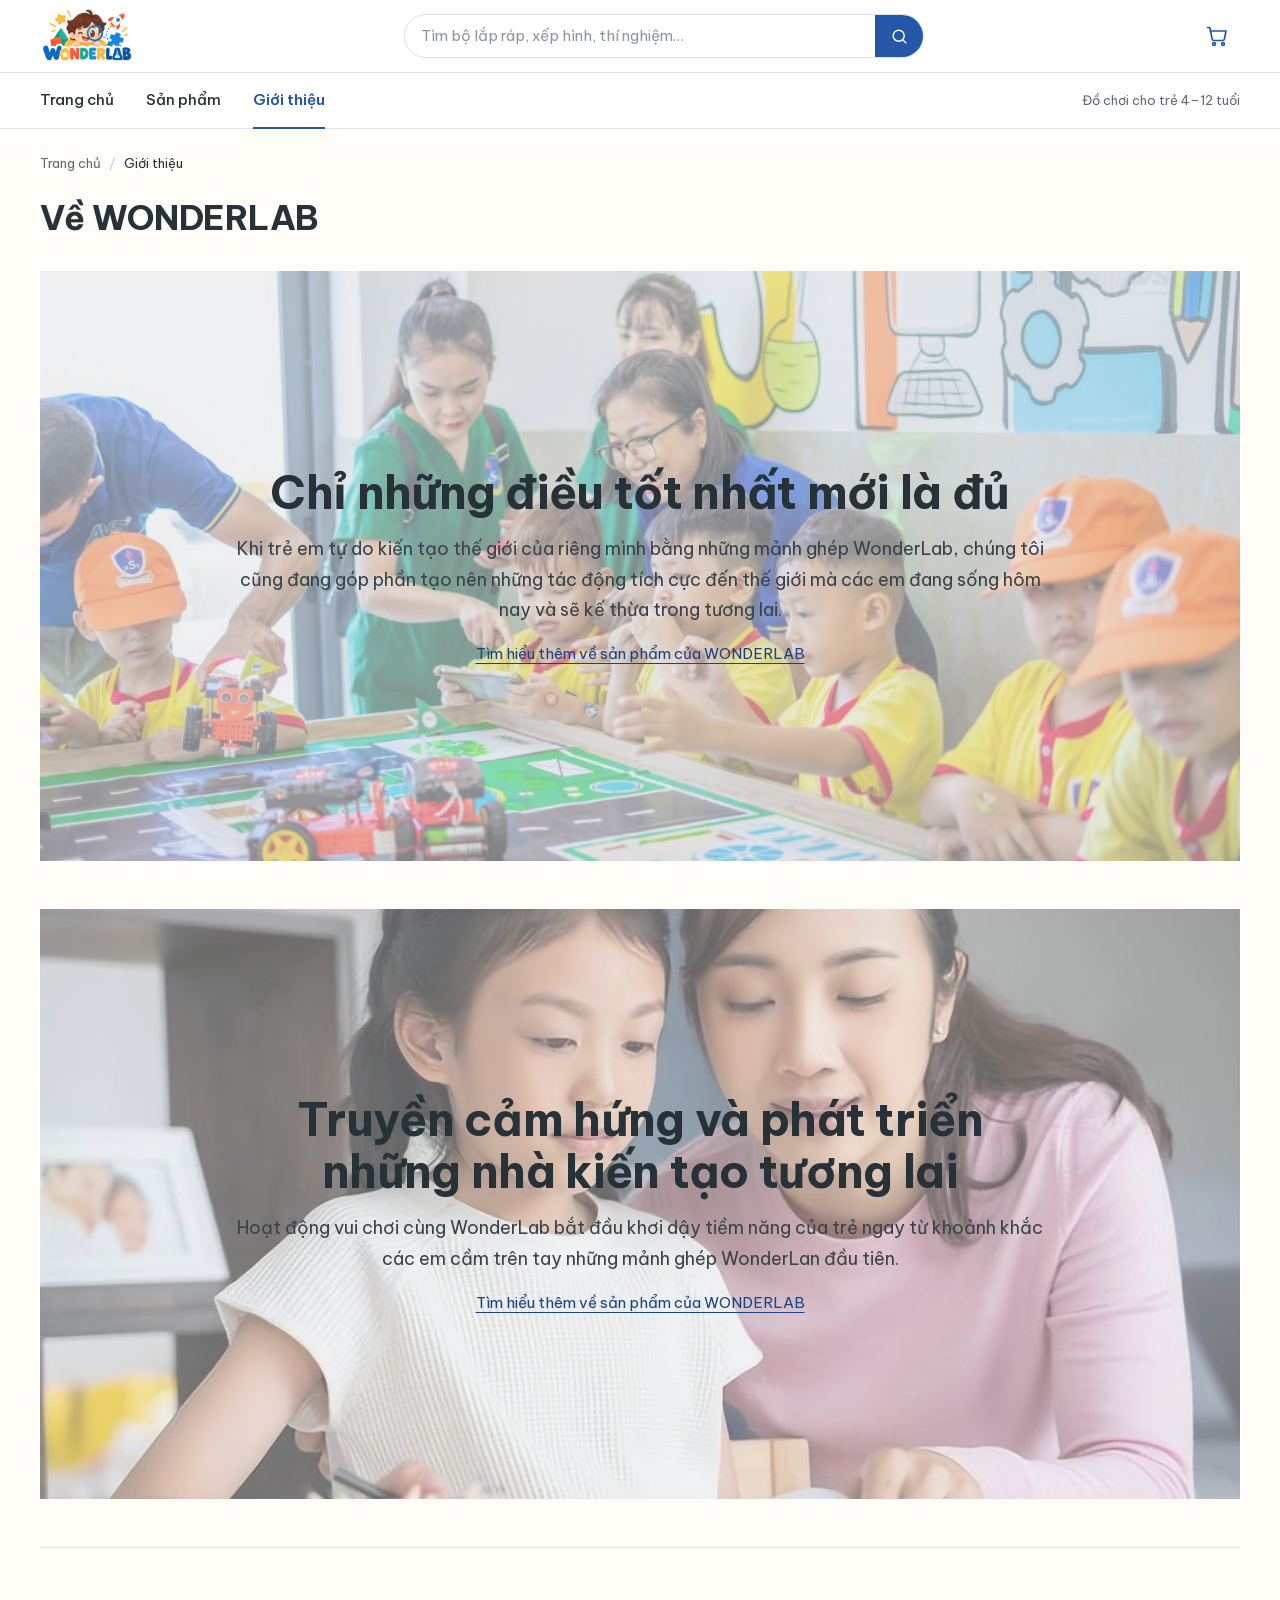
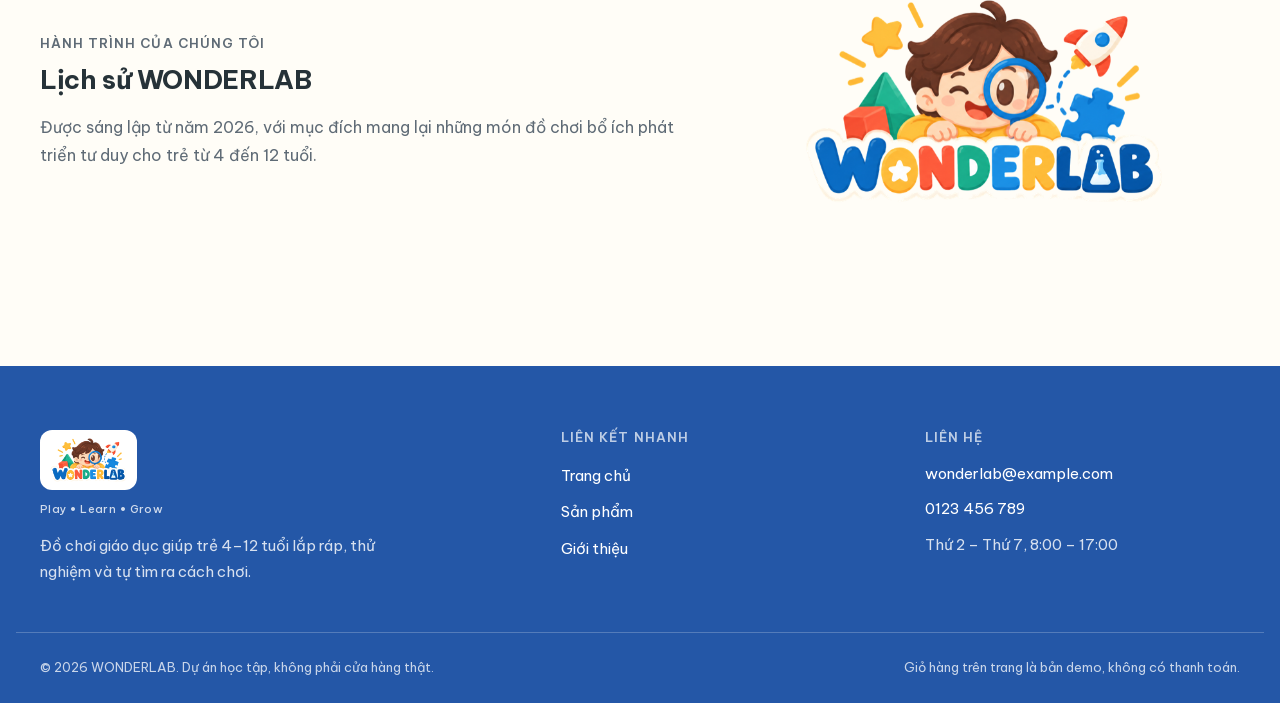
==== commit 474d5334: "Khôi phục main về trạng thái commit 0d96ab2 (tích hợp video 4 sản phẩm) Hoàn tác 5 commit sau 0d96ab" ====
--- a/about.html
+++ b/about.html
@@ -43,65 +43,11 @@
           <svg class="icon" viewBox="0 0 24 24" fill="none" stroke="currentColor" stroke-width="1.8" stroke-linecap="round" aria-hidden="true" focusable="false"><path d="M4 6h16M4 12h16M4 18h16"></path></svg>
           <span>Menu</span>
         </button>
-        <nav aria-label="Điều hướng chính" class="site-nav" id="site-nav">
-  <a class="site-nav__link" href="index.html">Trang chủ</a>
-  <a class="site-nav__link" href="mega-live.html">Mega Live</a>
-
-  <div class="catalog-menu">
-    <a class="site-nav__link" href="products.html">
-      Sản phẩm ▾
-    </a>
-
-    <div class="catalog-menu__panel">
-      <div class="catalog-menu__column">
-        <h3>Theo danh mục</h3>
-
-        <a href="products.html?danh-muc=stem">
-          🛠️ Lắp ráp &amp; STEM
-        </a>
-        <a href="products.html?danh-muc=logic">
-          🧩 Xếp hình &amp; logic
-        </a>
-        <a href="products.html?danh-muc=sang-tao">
-          🎨 Vẽ &amp; sáng tạo
-        </a>
-        <a href="products.html?danh-muc=boardgame">
-          🎲 Board game
-        </a>
-        <a href="products.html?danh-muc=nhap-vai">
-          🎭 Nhập vai
-        </a>
-      </div>
-
-      <div class="catalog-menu__column">
-        <h3>Theo độ tuổi</h3>
-
-        <a href="products.html?tuoi=4-6">🧸 4–6 tuổi</a>
-        <a href="products.html?tuoi=6-8">🎈 6–8 tuổi</a>
-        <a href="products.html?tuoi=9-12">🚀 9–12 tuổi</a>
-
-        <h3 class="catalog-menu__subtitle">Theo giới tính</h3>
-
-        <a href="products.html?gioi-tinh=boy">👦 Bé trai</a>
-        <a href="products.html?gioi-tinh=girl">👧 Bé gái</a>
-        <a href="products.html?gioi-tinh=unisex">
-          🧒 Phù hợp mọi bé
-        </a>
-      </div>
-
-      <div class="catalog-menu__column">
-        <h3>Khám phá thêm</h3>
-
-        <a href="products.html">🛍️ Tất cả sản phẩm →</a>
-        <a href="mega-live.html">⚡ Mega Live →</a>
-      </div>
-    </div>
-  </div>
-
-  <a class="site-nav__link" href="about.html" aria-current="page">
-    Giới thiệu
-  </a>
-</nav>
+        <nav class="site-nav" id="site-nav" aria-label="Điều hướng chính">
+          <a class="site-nav__link" href="index.html">Trang chủ</a>
+          <a class="site-nav__link" href="products.html">Sản phẩm</a>
+          <a class="site-nav__link" href="about.html" aria-current="page">Giới thiệu</a>
+        </nav>
         <p class="site-head__note">Đồ chơi cho trẻ 4–12 tuổi</p>
       </div>
     </div>
--- a/css/style.css
+++ b/css/style.css
@@ -3919,114 +3919,4 @@
     grid-template-columns: 1fr;
   }
 }
-/* Mega Menu trên các trang bên trong */
-.site-head__nav-row {
-  position: relative;
-}
-
-.catalog-menu {
-  display: flex;
-  align-items: stretch;
-}
-
-.catalog-menu > .site-nav__link {
-  display: flex;
-  align-items: center;
-}
-
-.catalog-menu__panel {
-  position: absolute;
-  top: 100%;
-  left: 0;
-  right: 0;
-  z-index: 50;
-
-  display: grid;
-  grid-template-columns: 1.2fr 1fr 1fr;
-  gap: 18px;
-  padding: 22px;
-
-  background: #fff;
-  border: 1px solid #f1e6e2;
-  border-top: 3px solid #c43b45;
-  border-radius: 0 0 22px 22px;
-  box-shadow: 0 18px 40px rgba(24, 41, 109, 0.14);
-
-  opacity: 0;
-  visibility: hidden;
-  pointer-events: none;
-
-  transition:
-    opacity 0.15s ease 0.6s,
-    visibility 0s linear 0.75s;
-}
-
-.catalog-menu:hover .catalog-menu__panel,
-.catalog-menu:focus-within .catalog-menu__panel {
-  opacity: 1;
-  visibility: visible;
-  pointer-events: auto;
-  transition-delay: 0s;
-}
-
-/* Vùng nối để di chuột xuống bảng */
-.catalog-menu__panel::before {
-  content: "";
-  position: absolute;
-  top: -24px;
-  left: 0;
-  right: 0;
-  height: 24px;
-}
-
-.catalog-menu__column {
-  min-width: 0;
-  padding: 18px;
-  border-radius: 16px;
-  background: #f7f8fc;
-}
-
-.catalog-menu__column:nth-child(2) {
-  background: #fff8e9;
-}
-
-.catalog-menu__column:nth-child(3) {
-  background: #fff1ee;
-}
-
-.catalog-menu__column h3 {
-  margin: 0 0 12px;
-  padding-bottom: 12px;
-  border-bottom: 1px solid rgba(24, 41, 109, 0.1);
-  color: #18296d;
-  font-size: 16px;
-}
-
-.catalog-menu__column .catalog-menu__subtitle {
-  margin-top: 20px;
-}
-
-.catalog-menu__column a {
-  display: block;
-  padding: 10px 12px;
-  border-radius: 10px;
-  color: #505c7b;
-  font-size: 15px;
-  font-weight: 600;
-  text-decoration: none;
-}
-
-.catalog-menu__column a:hover,
-.catalog-menu__column a:focus-visible {
-  background: #fff;
-  color: #c43b45;
-}
-
-@media (max-width: 700px) {
-  .catalog-menu__panel {
-    grid-template-columns: 1fr;
-    max-height: 65vh;
-    overflow-y: auto;
-    padding: 14px;
-  }
-}
+
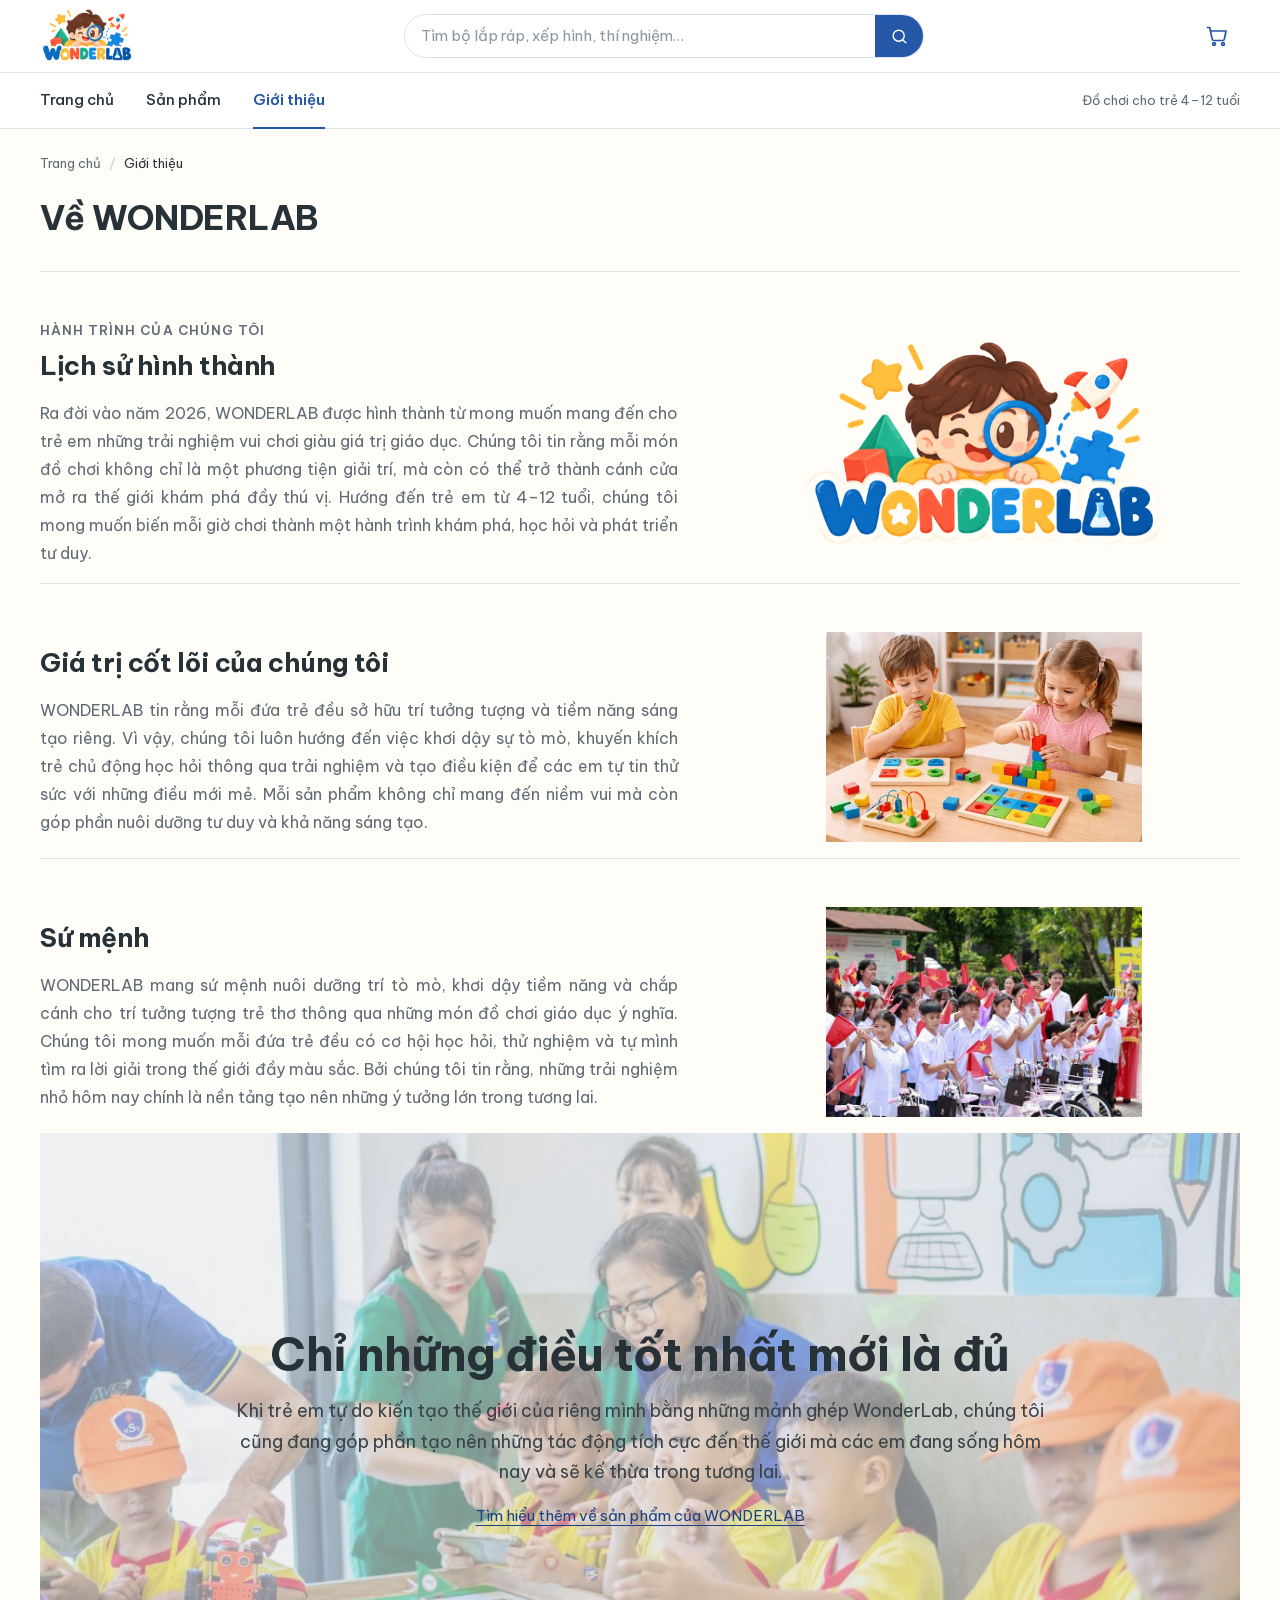
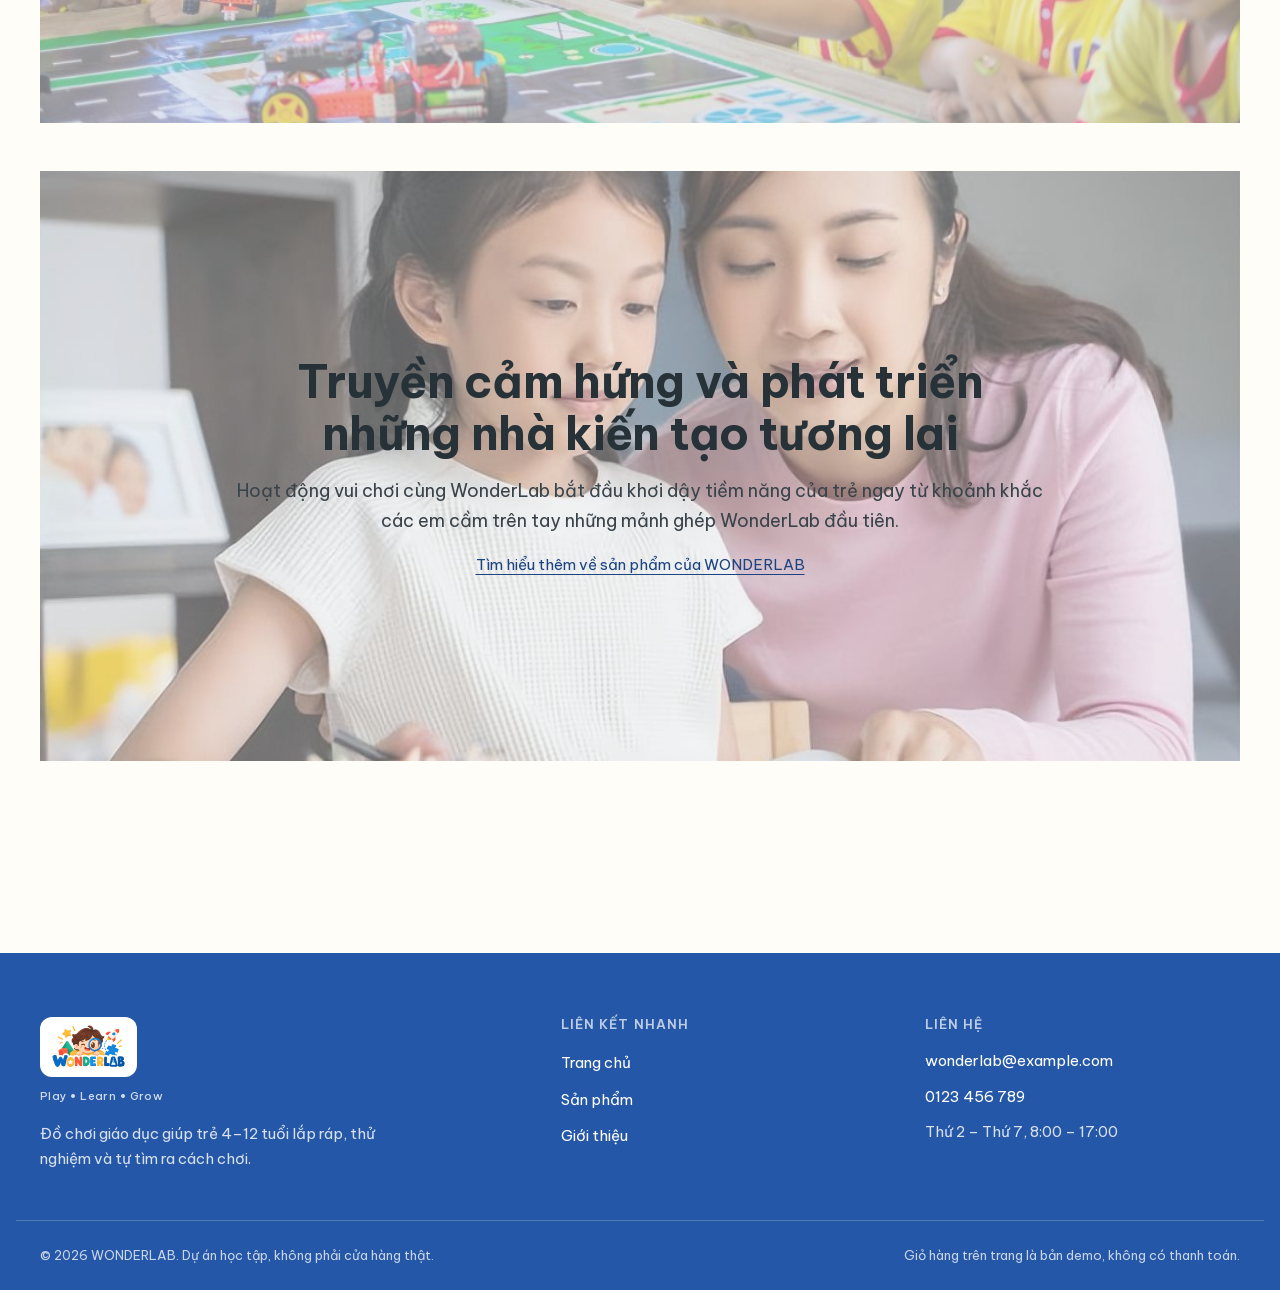
==== commit fe2781c3: "Hoài sửa trang about" ====
--- a/about.html
+++ b/about.html
@@ -61,6 +61,33 @@
 
       <h1 class="about-page__title" id="about-title">Về WONDERLAB</h1>
 
+      <section class="about-history" aria-labelledby="about-history-title">
+        <div class="about-history__copy">
+          <p class="about-history__eyebrow">Hành trình của chúng tôi</p>
+          <h2 id="about-history-title">Lịch sử hình thành</h2>
+          <p>Ra đời vào năm 2026, WONDERLAB được hình thành từ mong muốn mang đến cho trẻ em những trải nghiệm vui chơi giàu giá trị giáo dục. Chúng tôi tin rằng mỗi món đồ chơi không chỉ là một phương tiện giải trí, mà còn có thể trở thành cánh cửa mở ra thế giới khám phá đầy thú vị. Hướng đến trẻ em từ 4–12 tuổi, chúng tôi mong muốn biến mỗi giờ chơi thành một hành trình khám phá, học hỏi và phát triển tư duy.
+
+</p>
+        </div>
+        <img class="about-history__logo" src="assets/img/logo-wonderlab.png" alt="Logo WONDERLAB — Bé Khám Phá" width="560" height="321" loading="lazy">
+      </section>
+
+      <section class="about-history about-history--text" aria-labelledby="about-values-title">
+        <div class="about-history__copy">
+          <h2 id="about-values-title">Giá trị cốt lõi của chúng tôi</h2>
+          <p>WONDERLAB tin rằng mỗi đứa trẻ đều sở hữu trí tưởng tượng và tiềm năng sáng tạo riêng. Vì vậy, chúng tôi luôn hướng đến việc khơi dậy sự tò mò, khuyến khích trẻ chủ động học hỏi thông qua trải nghiệm và tạo điều kiện để các em tự tin thử sức với những điều mới mẻ. Mỗi sản phẩm không chỉ mang đến niềm vui mà còn góp phần nuôi dưỡng tư duy và khả năng sáng tạo.</p>
+        </div>
+        <img class="about-history__logo" src="img/about-giatricotloi.jpeg" alt="Giá trị cốt lõi của WONDERLAB" loading="lazy">
+      </section>
+
+      <section class="about-history about-history--text" aria-labelledby="about-mission-title">
+        <div class="about-history__copy">
+          <h2 id="about-mission-title">Sứ mệnh</h2>
+          <p>WONDERLAB mang sứ mệnh nuôi dưỡng trí tò mò, khơi dậy tiềm năng và chắp cánh cho trí tưởng tượng trẻ thơ thông qua những món đồ chơi giáo dục ý nghĩa. Chúng tôi mong muốn mỗi đứa trẻ đều có cơ hội học hỏi, thử nghiệm và tự mình tìm ra lời giải trong thế giới đầy màu sắc. Bởi chúng tôi tin rằng, những trải nghiệm nhỏ hôm nay chính là nền tảng tạo nên những ý tưởng lớn trong tương lai.</p>
+        </div>
+        <img class="about-history__logo" src="img/about-sumenh.jpeg" alt="Sứ mệnh của WONDERLAB" loading="lazy">
+      </section>
+
       <section class="about-feature about-feature--first" aria-labelledby="about-best-title">
         <img class="about-feature__image" src="assets/img/about/about-tre-vui.jpg" alt="Các em nhỏ vui chơi và khám phá cùng đồ chơi WONDERLAB" width="1024" height="576">
         <div class="about-feature__copy">
@@ -74,19 +101,11 @@
         <img class="about-feature__image" src="assets/img/about/about-nguoi-lon-huong-dan-tre.webp" alt="Người lớn đồng hành cùng trẻ khám phá và lắp ghép" width="1228" height="790" loading="lazy">
         <div class="about-feature__copy">
           <h2 id="about-builders-title">Truyền cảm hứng và phát triển những nhà kiến tạo tương lai</h2>
-          <p>Hoạt động vui chơi cùng WonderLab bắt đầu khơi dậy tiềm năng của trẻ ngay từ khoảnh khắc các em cầm trên tay những mảnh ghép WonderLan đầu tiên.</p>
+          <p>Hoạt động vui chơi cùng WonderLab bắt đầu khơi dậy tiềm năng của trẻ ngay từ khoảnh khắc các em cầm trên tay những mảnh ghép WonderLab đầu tiên.</p>
           <a class="about-feature__link" href="products.html">Tìm hiểu thêm về sản phẩm của WONDERLAB</a>
         </div>
       </section>
 
-      <section class="about-history" aria-labelledby="about-history-title">
-        <div class="about-history__copy">
-          <p class="about-history__eyebrow">Hành trình của chúng tôi</p>
-          <h2 id="about-history-title">Lịch sử WONDERLAB</h2>
-          <p>Được sáng lập từ năm 2026, với mục đích mang lại những món đồ chơi bổ ích phát triển tư duy cho trẻ từ 4 đến 12 tuổi.</p>
-        </div>
-        <img class="about-history__logo" src="assets/img/logo-wonderlab.png" alt="Logo WONDERLAB — Bé Khám Phá" width="560" height="321" loading="lazy">
-      </section>
     </div>
   </main>
 
@@ -139,6 +158,10 @@
       <div class="cart-drawer__items" data-cart-items></div>
       <div class="cart-drawer__foot">
         <div class="cart-drawer__total"><span>Tạm tính</span><strong data-cart-total>0đ</strong></div>
+        <a class="c-btn c-btn--primary c-btn--wide"
+   href="cart.html">
+    Xem giỏ hàng
+</a>
         <a class="c-btn c-btn--ghost c-btn--wide" href="products.html">Tiếp tục xem sản phẩm</a>
         <p class="cart-drawer__note">Đây là giỏ hàng demo của một dự án học tập. Chưa có bước thanh toán hoặc đặt hàng thật.</p>
       </div>
--- a/css/style.css
+++ b/css/style.css
@@ -3269,6 +3269,10 @@
   border-top: 1px solid var(--c-border);
 }
 
+.about-history--text {
+  grid-template-columns: minmax(0, 1fr) minmax(220px, 0.8fr);
+}
+
 .about-history__eyebrow {
   color: var(--c-muted);
   font-size: var(--fs-xs);
@@ -3288,6 +3292,7 @@
   margin-top: var(--s2);
   color: var(--c-muted);
   line-height: 1.75;
+  text-align: justify;
 }
 
 .about-history__logo {
@@ -3621,6 +3626,11 @@
   position: relative;
 }
 
+.gallery__main:has(.gallery__video-box:not([hidden])) {
+  aspect-ratio: 16 / 9;
+  border: 0;
+}
+
 .gallery__video-box {
   width: 100%;
   height: 100%;
@@ -3839,6 +3849,9 @@
 }
 
 .overview-video-card__thumb {
+  width: 100%;
+  padding: 0;
+  border: 0;
   position: relative;
   aspect-ratio: 16 / 10;
   border-radius: var(--r-plate);
@@ -3885,33 +3898,9 @@
   border-radius: 4px;
 }
 
-/* Card Video Badge in Catalog & Homepage */
+/* Product card media */
 .p-card__media {
   position: relative;
-}
-
-.p-card__video-badge {
-  position: absolute;
-  top: 10px;
-  right: 10px;
-  display: inline-flex;
-  align-items: center;
-  gap: 4px;
-  padding: 3px 9px;
-  background: rgba(36, 87, 167, 0.92);
-  color: #fff;
-  font-size: 11px;
-  font-weight: 600;
-  border-radius: 999px;
-  box-shadow: 0 2px 8px rgba(0, 0, 0, 0.2);
-  backdrop-filter: blur(4px);
-  z-index: 2;
-  transition: all var(--dur) var(--ease);
-}
-
-.p-card:hover .p-card__video-badge {
-  background: var(--c-brand);
-  transform: scale(1.05);
 }
 
 @media (max-width: 768px) {
@@ -3920,3 +3909,39 @@
   }
 }
 
+/* WONDERLAB — full cart page */
+.cart-page{padding:32px 0 72px;min-height:55vh}
+.cart-page__head{display:flex;align-items:flex-end;justify-content:space-between;gap:20px;margin:12px 0 26px}
+.cart-page__title{font-size:clamp(28px,4vw,40px);margin:0;color:var(--ink,#20243a)}
+.cart-page__lead{margin:8px 0 0;color:var(--muted,#777)}
+.cart-page__layout{display:grid;grid-template-columns:minmax(0,1fr) 340px;gap:24px;align-items:start}
+.cart-page__list,.cart-summary{background:#fff;border:1px solid var(--line,#e8e9ee);border-radius:18px}
+.cart-page__list{padding:8px 22px}
+.cart-page__row{display:grid;grid-template-columns:104px minmax(0,1fr) auto;gap:18px;align-items:center;padding:20px 0;border-bottom:1px solid var(--line,#e8e9ee)}
+.cart-page__row:last-child{border-bottom:0}
+.cart-page__img{width:104px;height:104px;object-fit:contain;background:#f8f8f6;border-radius:13px}
+.cart-page__name{font-weight:800;color:var(--ink,#20243a);text-decoration:none;display:inline-block;margin-bottom:7px}
+.cart-page__name:hover{color:var(--red,#c43d45)}
+.cart-page__price{font-size:14px;color:var(--muted,#777);margin:0}
+.cart-page__line-total{font-weight:900;color:var(--red,#c43d45);text-align:right;white-space:nowrap}
+.cart-page__actions{display:flex;align-items:center;gap:14px;margin-top:12px}
+.cart-page__qty{display:inline-flex;align-items:center;border:1px solid var(--line,#e8e9ee);border-radius:9px;overflow:hidden}
+.cart-page__qty button{width:34px;height:32px;border:0;background:#f8f8fa;font-size:18px;cursor:pointer;color:var(--ink,#20243a)}
+.cart-page__qty span{min-width:34px;text-align:center;font-weight:800;font-size:13px}
+.cart-page__remove{border:0;background:none;color:#b64249;text-decoration:underline;font:inherit;font-size:12px;cursor:pointer}
+.cart-summary{padding:22px;position:sticky;top:20px}
+.cart-summary h2{font-size:20px;margin:0 0 20px}
+.cart-summary__line{display:flex;justify-content:space-between;gap:15px;color:var(--muted,#777);font-size:14px;margin:13px 0}
+.cart-summary__total{border-top:1px solid var(--line,#e8e9ee);padding-top:17px;margin-top:17px;color:var(--ink,#20243a);font-weight:900;font-size:17px}
+.cart-summary__total strong{color:var(--red,#c43d45);font-size:20px}
+.cart-summary .c-btn{width:100%;margin-top:12px}
+.cart-summary__note{font-size:11px;line-height:1.6;color:var(--muted,#888);margin:15px 0 0}
+.cart-empty{background:#fff;border:1px solid var(--line,#e8e9ee);border-radius:18px;padding:54px 20px;text-align:center}
+.cart-empty__icon{font-size:46px;margin-bottom:12px}
+.cart-empty h2{margin:0 0 8px;font-size:23px}
+.cart-empty p{color:var(--muted,#777);margin:0 0 20px}
+.p-card__add{border:1px solid var(--red,#c43d45);border-radius:9px;background:#fff;color:var(--red,#c43d45);font:inherit;font-size:12px;font-weight:800;padding:9px 12px;cursor:pointer;transition:.2s}
+.p-card__add:hover{background:var(--red,#c43d45);color:#fff}
+.p-card__foot{flex-wrap:wrap}
+@media(max-width:800px){.cart-page__layout{grid-template-columns:1fr}.cart-summary{position:static}.cart-page__row{grid-template-columns:76px minmax(0,1fr);gap:12px}.cart-page__img{width:76px;height:76px}.cart-page__line-total{grid-column:2;text-align:left}.cart-page__head{align-items:flex-start;flex-direction:column}}
+@media(max-width:480px){.cart-page__list{padding:4px 14px}.cart-page__row{grid-template-columns:66px minmax(0,1fr);gap:10px}.cart-page__img{width:66px;height:66px}.cart-page__actions{gap:9px}}
